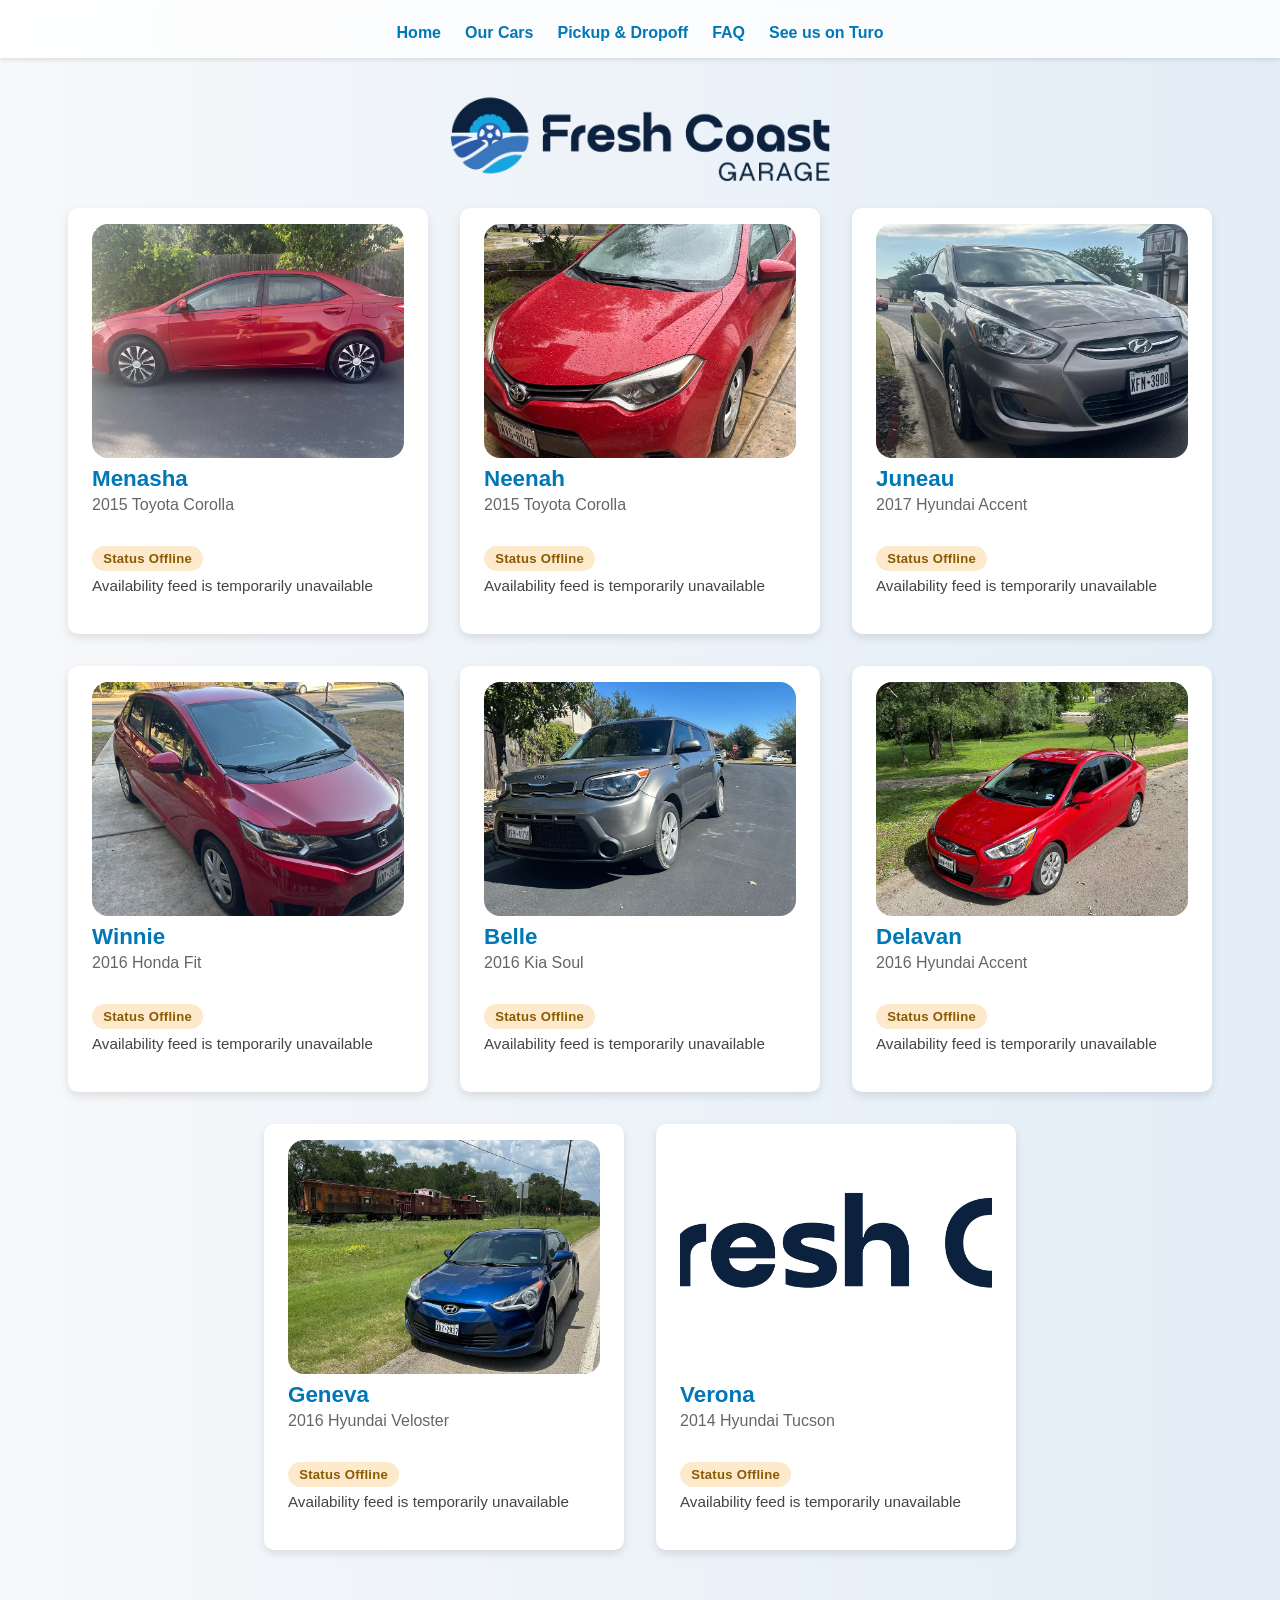
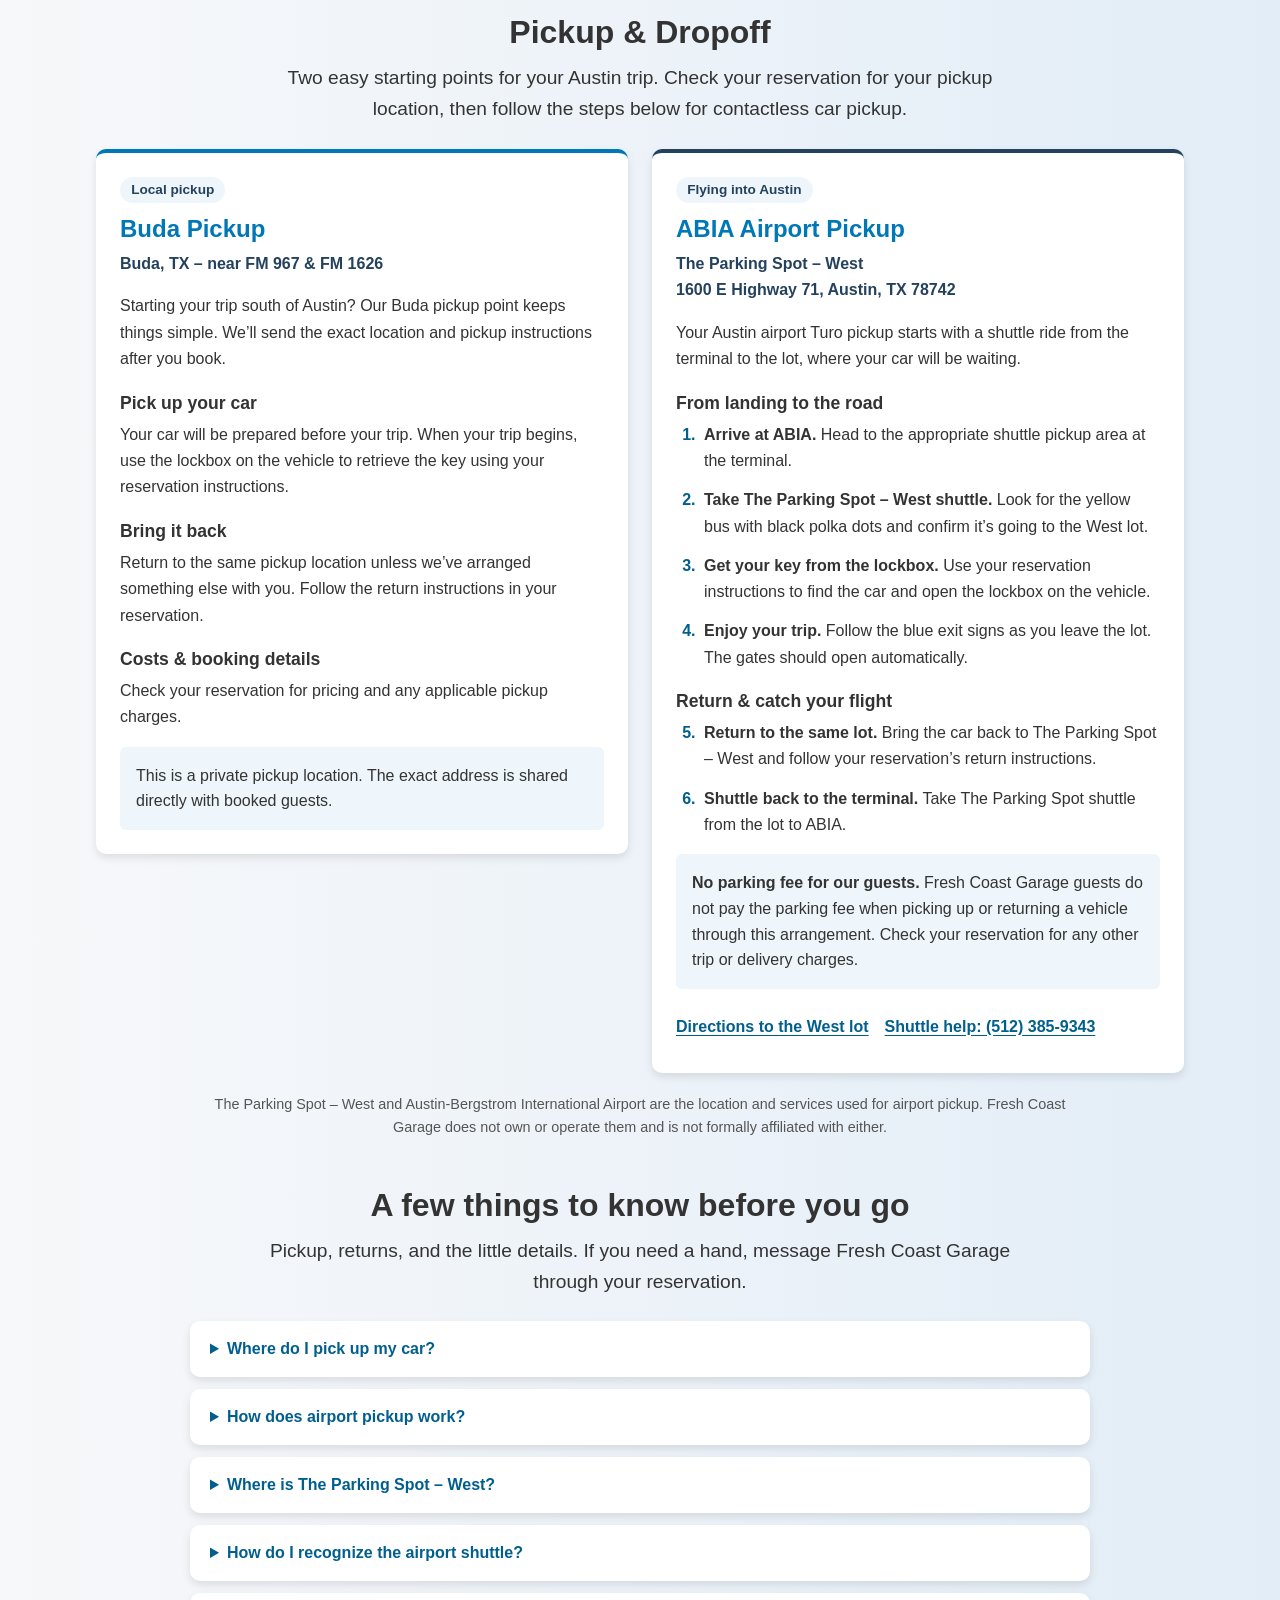
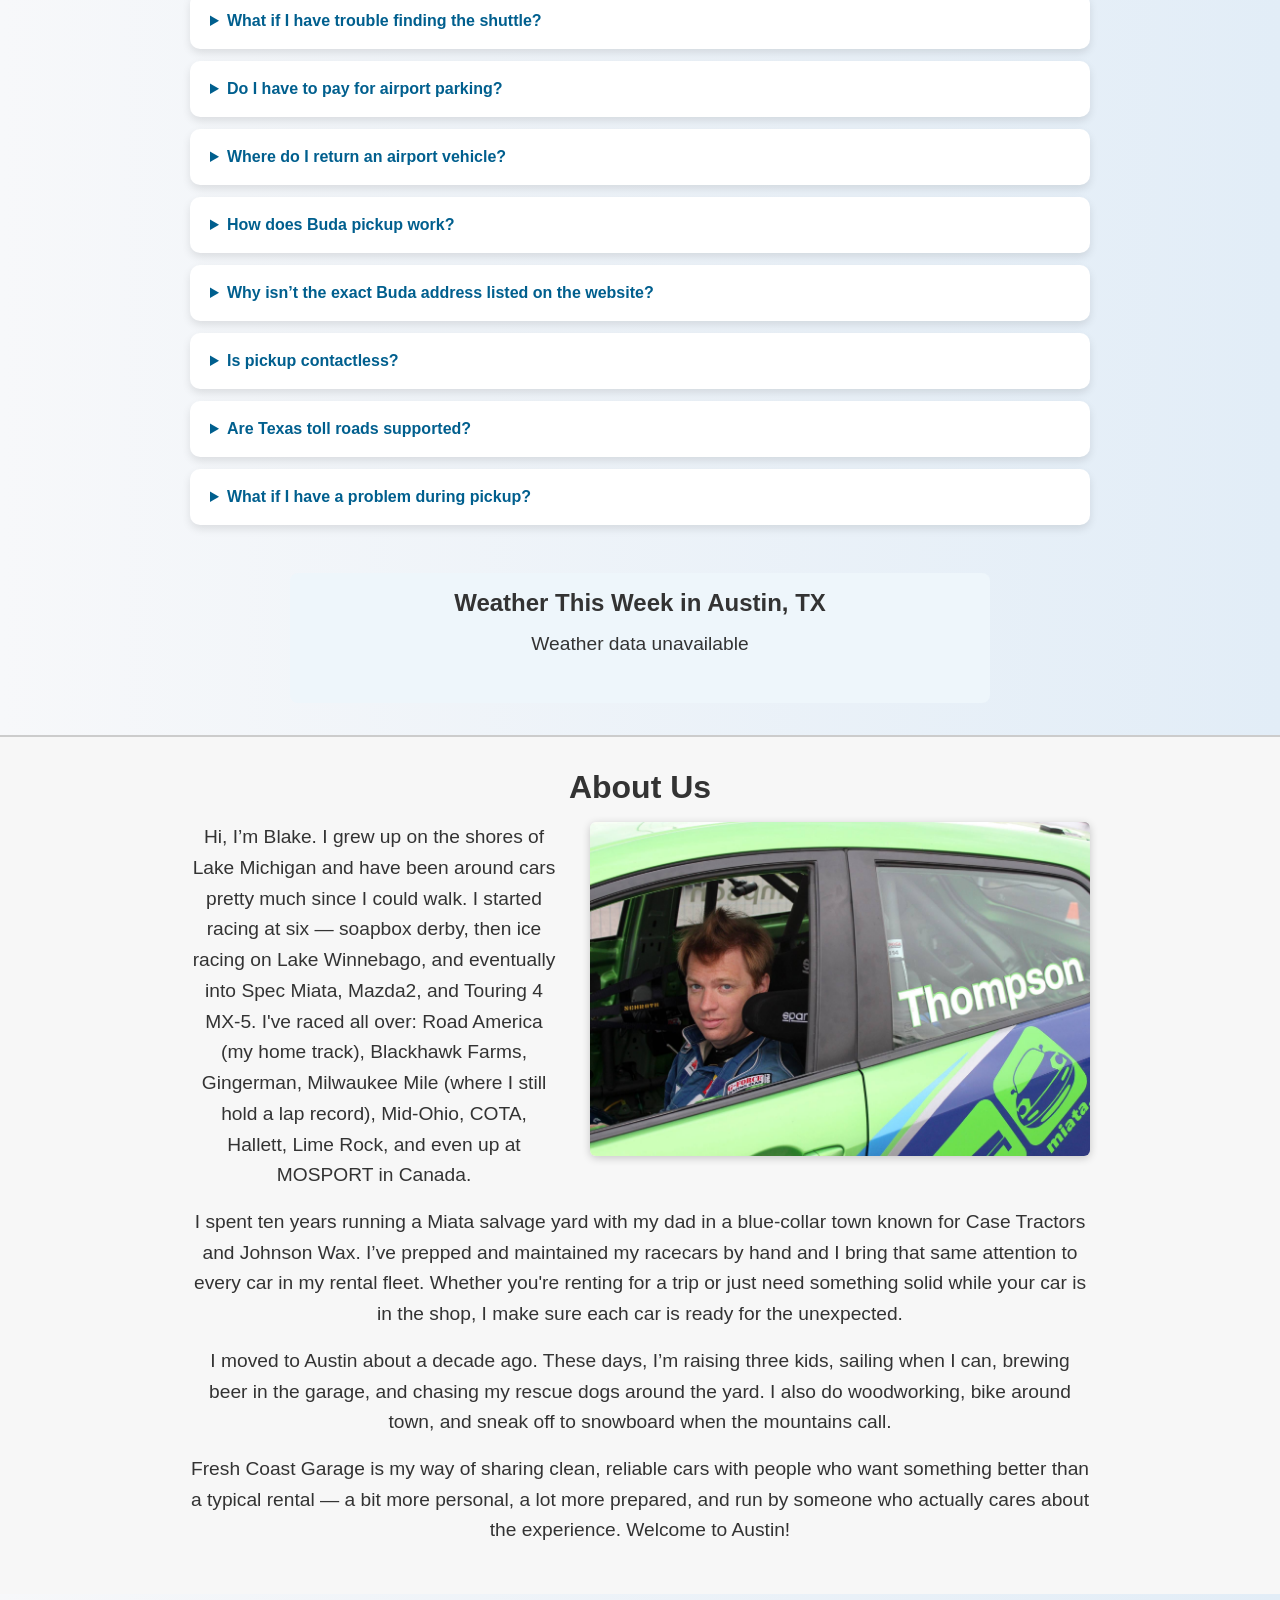
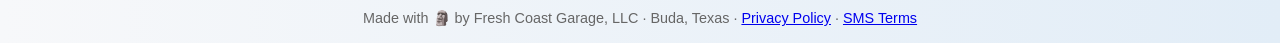
==== index.html @ e52c726f "Enhance guest experience with detailed pickup/dropoff sections and FAQ in HTML; improve styles for b" ====
﻿<!DOCTYPE html>
<html lang="en">
<head>
  <meta charset="UTF-8" />
  <meta name="viewport" content="width=device-width, initial-scale=1" />
  <title>Fresh Coast Garage</title>
  <meta name="description" content="Local Austin car sharing with Fresh Coast Garage. Explore our cars, contactless Buda TX pickup, and Austin airport Turo pickup and dropoff instructions." />
  <link rel="icon" type="image/jpeg" href="images/icon.jpg" />
  <link rel="stylesheet" href="styles.css" />
  <style>
    .car-card {
      position: relative;
      display: block;
      text-decoration: none;
      color: inherit;
    }

    .car-status {
      margin-top: 0.8rem;
      display: flex;
      flex-direction: column;
      gap: 0.35rem;
      min-height: 3.6rem;
    }

    .status-pill {
      display: inline-flex;
      align-items: center;
      width: fit-content;
      padding: 0.35rem 0.7rem;
      border-radius: 999px;
      font-size: 0.82rem;
      font-weight: 700;
      letter-spacing: 0.02em;
      line-height: 1;
      background: #e8eef7;
      color: #24415d;
    }

    .status-pill.status-loading {
      background: #ececec;
      color: #666;
    }

    .status-pill.status-available {
      background: #dff6e4;
      color: #1f6b35;
    }

    .status-pill.status-upcoming {
      background: #e5f0ff;
      color: #2156a5;
    }

    .status-pill.status-unavailable {
      background: #fde9cc;
      color: #8a5a00;
    }

    .status-pill.status-longterm {
      background: #f8d7da;
      color: #8b1e2d;
    }

    .status-detail {
      font-size: 0.95rem;
      line-height: 1.35;
      color: #444;
      min-height: 1.2rem;
    }

    .status-meta {
      font-size: 0.82rem;
      color: #777;
      min-height: 1rem;
    }

    .daily-rate {
      display: flex;
      align-items: baseline;
      justify-content: space-between;
      gap: 0.75rem;
      margin-top: 0.85rem;
      padding-top: 0.85rem;
      border-top: 1px solid #e8edf2;
    }

    .daily-rate-label {
      font-size: 0.82rem;
      font-weight: 700;
      color: #607080;
      text-transform: uppercase;
    }

    .daily-rate-value {
      font-size: 1.3rem;
      font-weight: 800;
      color: #1f6b35;
      white-space: nowrap;
    }

    .daily-rate-value span {
      font-size: 0.82rem;
      font-weight: 700;
      color: #607080;
    }
  </style>
</head>
<body>
  <header>
    <nav>
      <ul>
        <li><a href="#">Home</a></li>
        <li><a href="#cars">Our Cars</a></li>
        <li><a href="#pickup-dropoff">Pickup &amp; Dropoff</a></li>
        <li><a href="#faq">FAQ</a></li>
        <li><a href="https://turo.com/us/en/drivers/49832972" target="_blank" rel="noopener">See us on Turo</a></li>
      </ul>
    </nav>
  </header>

  <main>
    <div class="logo-container">
      <img src="images/logo.png" width="400" alt="Fresh Coast Garage logo">
    </div>

    <section id="cars">
      <div class="car-cards" id="car-cards">
        <p>Loading cars&hellip;</p>
      </div>
    </section>

    <section id="pickup-dropoff" class="guest-section" aria-labelledby="pickup-heading">
      <h2 id="pickup-heading">Pickup &amp; Dropoff</h2>
      <p class="section-intro">Two easy starting points for your Austin trip. Check your reservation for your pickup location, then follow the steps below for contactless car pickup.</p>
      <div class="pickup-options">
        <article class="pickup-panel" aria-labelledby="buda-heading">
          <span class="pickup-tag">Local pickup</span>
          <h3 id="buda-heading">Buda Pickup</h3>
          <p class="pickup-location">Buda, TX &ndash; near FM 967 &amp; FM 1626</p>
          <p>Starting your trip south of Austin? Our Buda pickup point keeps things simple. We&rsquo;ll send the exact location and pickup instructions after you book.</p>
          <h4>Pick up your car</h4>
          <p>Your car will be prepared before your trip. When your trip begins, use the lockbox on the vehicle to retrieve the key using your reservation instructions.</p>
          <h4>Bring it back</h4>
          <p>Return to the same pickup location unless we&rsquo;ve arranged something else with you. Follow the return instructions in your reservation.</p>
          <h4>Costs &amp; booking details</h4>
          <p>Check your reservation for pricing and any applicable pickup charges.</p>
          <div class="pickup-note">This is a private pickup location. The exact address is shared directly with booked guests.</div>
        </article>
        <article class="pickup-panel airport-panel" aria-labelledby="airport-heading">
          <span class="pickup-tag">Flying into Austin</span>
          <h3 id="airport-heading">ABIA Airport Pickup</h3>
          <p class="pickup-location">The Parking Spot &ndash; West<br>1600 E Highway 71, Austin, TX 78742</p>
          <p>Your Austin airport Turo pickup starts with a shuttle ride from the terminal to the lot, where your car will be waiting.</p>
          <h4>From landing to the road</h4>
          <ol class="pickup-steps">
            <li><strong>Arrive at ABIA.</strong> Head to the appropriate shuttle pickup area at the terminal.</li>
            <li><strong>Take The Parking Spot &ndash; West shuttle.</strong> Look for the yellow bus with black polka dots and confirm it&rsquo;s going to the West lot.</li>
            <li><strong>Get your key from the lockbox.</strong> Use your reservation instructions to find the car and open the lockbox on the vehicle.</li>
            <li><strong>Enjoy your trip.</strong> Follow the blue exit signs as you leave the lot. The gates should open automatically.</li>
          </ol>
          <h4>Return &amp; catch your flight</h4>
          <ol class="pickup-steps" start="5">
            <li><strong>Return to the same lot.</strong> Bring the car back to The Parking Spot &ndash; West and follow your reservation&rsquo;s return instructions.</li>
            <li><strong>Shuttle back to the terminal.</strong> Take The Parking Spot shuttle from the lot to ABIA.</li>
          </ol>
          <div class="pickup-note"><strong>No parking fee for our guests.</strong> Fresh Coast Garage guests do not pay the parking fee when picking up or returning a vehicle through this arrangement. Check your reservation for any other trip or delivery charges.</div>
          <div class="pickup-actions">
            <a href="https://www.google.com/maps/search/?api=1&amp;query=The+Parking+Spot+West+1600+E+Highway+71+Austin+TX+78742">Directions to the West lot</a>
            <a href="tel:+15123859343">Shuttle help: (512) 385-9343</a>
          </div>
        </article>
      </div>
      <p class="pickup-footnote">The Parking Spot &ndash; West and Austin-Bergstrom International Airport are the location and services used for airport pickup. Fresh Coast Garage does not own or operate them and is not formally affiliated with either.</p>
    </section>

    <section id="faq" class="guest-section" aria-labelledby="faq-heading">
      <h2 id="faq-heading">A few things to know before you go</h2>
      <p class="section-intro">Pickup, returns, and the little details. If you need a hand, message Fresh Coast Garage through your reservation.</p>
      <div class="faq-list">
        <details><summary>Where do I pick up my car?</summary><p>Vehicles are generally available from our Buda location near FM 967 &amp; FM 1626 or The Parking Spot &ndash; West near Austin-Bergstrom International Airport. Your reservation identifies your pickup location. See our <a href="#pickup-dropoff">pickup and dropoff guide</a> for the steps.</p></details>
        <details><summary>How does airport pickup work?</summary><p>Your car will be waiting at The Parking Spot &ndash; West near ABIA. Take The Parking Spot &ndash; West shuttle from the airport terminal to the lot, then use the lockbox on the vehicle for contactless pickup. Follow the blue exit signs when leaving; the gates should open automatically.</p></details>
        <details><summary>Where is The Parking Spot &ndash; West?</summary><p>The lot is at <a href="https://www.google.com/maps/search/?api=1&amp;query=The+Parking+Spot+West+1600+E+Highway+71+Austin+TX+78742">1600 E Highway 71, Austin, TX 78742</a>.</p></details>
        <details><summary>How do I recognize the airport shuttle?</summary><p>Look for The Parking Spot&rsquo;s yellow shuttle bus with black polka dots. Confirm it&rsquo;s the shuttle to the West lot before boarding.</p></details>
        <details><summary>What if I have trouble finding the shuttle?</summary><p>Call The Parking Spot &ndash; West at <a href="tel:+15123859343">(512) 385-9343</a> for shuttle help.</p></details>
        <details><summary>Do I have to pay for airport parking?</summary><p>No. Fresh Coast Garage guests do not pay the parking fee when picking up or returning one of our vehicles through this arrangement.</p></details>
        <details><summary>Where do I return an airport vehicle?</summary><p>Return the vehicle to The Parking Spot &ndash; West and follow your reservation&rsquo;s return instructions. Then take The Parking Spot shuttle back to the airport terminal.</p></details>
        <details><summary>How does Buda pickup work?</summary><p>Your vehicle will be prepared before your trip at our Buda pickup location near FM 967 &amp; FM 1626. Pickup is contactless using a lockbox. Exact pickup instructions are provided with your reservation. Return to the same location unless otherwise arranged.</p></details>
        <details><summary>Why isn&rsquo;t the exact Buda address listed on the website?</summary><p>The Buda pickup point is a private location, so the exact address and pickup instructions are provided directly to booked guests.</p></details>
        <details><summary>Is pickup contactless?</summary><p>Yes. Vehicles are generally prepared in advance and secured with a lockbox so you can begin your trip without coordinating an in-person key exchange.</p></details>
        <details><summary>Are Texas toll roads supported?</summary><p>Yes. Our vehicles have a Texas-compatible toll tag. You can use toll roads normally, and toll charges are billed after the trip according to your reservation terms.</p></details>
        <details><summary>What if I have a problem during pickup?</summary><p>Message Fresh Coast Garage through your reservation. For airport shuttle-specific issues, call The Parking Spot &ndash; West at <a href="tel:+15123859343">(512) 385-9343</a>.</p></details>
      </div>
    </section>

    <section id="weather">
      <h2>Weather This Week in Austin, TX</h2>
      <div id="weather-forecast" class="weather-cards">
        <p>Loading forecast&hellip;</p>
      </div>
    </section>

    <section id="about">
      <h2>About Us</h2>
      <div class="about-content">
        <img src="images/wet.JPG" alt="Blake in racecar" class="about-photo" />

        <p>Hi, I&rsquo;m Blake. I grew up on the shores of Lake Michigan and have been around cars pretty much since I could walk. I started racing at six &mdash; soapbox derby, then ice racing on Lake Winnebago, and eventually into Spec Miata, Mazda2, and Touring 4 MX-5. I've raced all over: Road America (my home track), Blackhawk Farms, Gingerman, Milwaukee Mile (where I still hold a lap record), Mid-Ohio, COTA, Hallett, Lime Rock, and even up at MOSPORT in Canada.</p>

        <p>I spent ten years running a Miata salvage yard with my dad in a blue-collar town known for Case Tractors and Johnson Wax. I&rsquo;ve prepped and maintained my racecars by hand and I bring that same attention to every car in my rental fleet. Whether you're renting for a trip or just need something solid while your car is in the shop, I make sure each car is ready for the unexpected.</p>

        <p>I moved to Austin about a decade ago. These days, I&rsquo;m raising three kids, sailing when I can, brewing beer in the garage, and chasing my rescue dogs around the yard. I also do woodworking, bike around town, and sneak off to snowboard when the mountains call.</p>

        <p>Fresh Coast Garage is my way of sharing clean, reliable cars with people who want something better than a typical rental &mdash; a bit more personal, a lot more prepared, and run by someone who actually cares about the experience. Welcome to Austin!</p>
      </div>
    </section>
  </main>

    <footer>
    Made with 🗿 by Fresh Coast Garage, LLC · Buda, Texas ·
    <a href="/privacy.html">Privacy Policy</a> ·
    <a href="/smsconsent.html">SMS Terms</a>
  </footer>

  <script>
    // Used for missing feed metadata and when the feed is offline.
    const fallbackFleet = [
      {
        turoVehicleId: "3238198",
        nickname: "Menasha",
        yearMakeModel: "2015 Toyota Corolla",
        href: "https://turo.com/us/en/car-rental/united-states/buda-tx/toyota/corolla/3238198",
        image: "images/menasha/menasha.jpg",
        imageAvif: "images/menasha/menasha.avif",
        alt: "Stripe the 2015 Toyota Corolla"
      },
      {
        turoVehicleId: "3248520",
        nickname: "Neenah",
        yearMakeModel: "2015 Toyota Corolla",
        href: "https://turo.com/us/en/car-rental/united-states/buda-tx/toyota/corolla/3248520",
        image: "images/neenah/neenah.jpg",
        imageAvif: "images/neenah/neenah.avif",
        alt: "Cherry the 2015 Toyota Corolla"
      },
      {
        turoVehicleId: "3284235",
        nickname: "Juneau",
        yearMakeModel: "2017 Hyundai Accent",
        href: "https://turo.com/us/en/car-rental/united-states/buda-tx/hyundai/accent/3284235",
        image: "images/juneau/juneau.jpg",
        imageAvif: "images/juneau/juneau.avif",
        alt: "Juneau the 2017 Hyundai Accent"
      },
      {
        turoVehicleId: "3364377",
        nickname: "Winnie",
        yearMakeModel: "2016 Honda Fit",
        href: "https://turo.com/us/en/car-rental/united-states/buda-tx/honda/fit/3364377",
        image: "images/winnie/winnie.jpg",
        imageAvif: "images/winnie/winnie.avif",
        alt: "Winnie the 2016 Honda Fit"
      },
      {
        turoVehicleId: "3382223",
        nickname: "Belle",
        yearMakeModel: "2016 Kia Soul",
        href: "https://turo.com/us/en/suv-rental/united-states/buda-tx/kia/soul/3382223",
        image: "images/belle/belle.jpg",
        imageAvif: "images/belle/belle.avif",
        alt: "Belle the 2016 Kia Soul"
      },
      {
        turoVehicleId: "3578473",
        nickname: "Delavan",
        yearMakeModel: "2016 Hyundai Accent",
        href: "https://turo.com/us/en/car-rental/united-states/austin-tx/hyundai/accent/3578473",
        image: "images/delavan/delavan.jpg",
        imageAvif: null,
        alt: "Delavan the 2016 Hyundai Accent"
      },
      {
        turoVehicleId: "3666901",
        nickname: "Geneva",
        yearMakeModel: "2016 Hyundai Veloster",
        href: "https://turo.com/us/en/car-rental/united-states/buda-tx/hyundai/veloster/3666901",
        image: "images/geneva/geneva.jpg",
        imageAvif: null,
        alt: "Geneva the 2016 Hyundai Veloster"
      },
      {
        turoVehicleId: "3913214",
        nickname: "Verona",
        yearMakeModel: "2014 Hyundai Tucson",
        href: "https://turo.com/us/en/suv-rental/united-states/buda-tx/hyundai/tucson/3913214",
        image: "images/logo.png",
        imageAvif: null,
        alt: "Fresh Coast Garage logo — photo of Verona coming soon"
      }
    ];

    function formatDateLabel(dateString) {
      if (!dateString) return "";
      const date = new Date(dateString + "T12:00:00");
      return date.toLocaleDateString("en-US", {
        month: "long",
        day: "numeric"
      });
    }

    function getTodayKey() {
      const now = new Date();
      const parts = new Intl.DateTimeFormat("en-CA", {
        timeZone: "America/Chicago",
        year: "numeric",
        month: "2-digit",
        day: "2-digit"
      }).formatToParts(now);

      const year = parts.find(part => part.type === "year")?.value;
      const month = parts.find(part => part.type === "month")?.value;
      const day = parts.find(part => part.type === "day")?.value;

      return `${year}-${month}-${day}`;
    }

    function inferAvailability(vehicle) {
      const today = getTodayKey();
      const availableDates = Array.isArray(vehicle?.availableDates) ? vehicle.availableDates : [];
      const unavailableDates = Array.isArray(vehicle?.unavailableDates) ? vehicle.unavailableDates : [];
      const nextAvailableDate = vehicle?.nextAvailableDate || availableDates[0] || null;
      const isAvailableToday = availableDates.includes(today);
      const totalOpenDays = availableDates.length;

      if (vehicle?.status === "long_term_trip") {
        return {
          pillText: "Unavailable",
          pillClass: "status-longterm",
          detail: "Long Term Trip Underway",
          meta: "This car is temporarily out of circulation."
        };
      }

      if (!totalOpenDays) {
        return {
          pillText: "Unavailable",
          pillClass: "status-unavailable",
          detail: "No availability posted right now",
          meta: "Check back soon for updated dates."
        };
      }

      if (vehicle?.status === "available_until_next_booking" && vehicle?.nextBookedStart) {
        return {
          pillText: "Available Now",
          pillClass: "status-available",
          detail: `Available until ${formatDateLabel(vehicle.nextBookedStart)}`,
          meta: vehicle.nextAvailableDate
            ? `Then available again ${formatDateLabel(vehicle.nextAvailableDate)}`
            : `${totalOpenDays} open day${totalOpenDays === 1 ? "" : "s"} in the next 90 days`
        };
      }

      if (isAvailableToday) {
        return {
          pillText: "Available Now",
          pillClass: "status-available",
          detail: "Ready to book now",
          meta: `${totalOpenDays} open day${totalOpenDays === 1 ? "" : "s"} in the next 90 days`
        };
      }

      if (nextAvailableDate) {
        return {
          pillText: "Booked",
          pillClass: "status-upcoming",
          detail: `Next available: ${formatDateLabel(nextAvailableDate)}`,
          meta: `${unavailableDates.length} blocked day${unavailableDates.length === 1 ? "" : "s"} currently on the calendar`
        };
      }

      return {
        pillText: "Status Unknown",
        pillClass: "status-unavailable",
        detail: "Availability not available",
        meta: ""
      };
    }

    function getExpectedDailyRate(vehicle) {
      if (!vehicle) return null;

      const typicalDailyRate = vehicle.typicalDailyRate;
      if (typicalDailyRate && typeof typicalDailyRate === "object") {
        const low = Number(typicalDailyRate.low);
        const high = Number(typicalDailyRate.high);

        if (Number.isFinite(low) && Number.isFinite(high)) {
          return low === high
            ? `${formatDailyRate(low)}/day`
            : `${formatDailyRate(low)}-${formatDailyRate(high)}/day`;
        }

        if (typeof typicalDailyRate.label === "string" && typicalDailyRate.label.trim()) {
          return typicalDailyRate.label.trim().replace(/^Typical rate:\s*/i, "");
        }
      }

      const rawRate =
        vehicle.expectedDailyRate ??
        vehicle.expectedDailyRateUsd ??
        vehicle.dailyRate ??
        vehicle.dailyRateUsd ??
        vehicle.averageDailyRate ??
        vehicle.expectedDailyPrice;

      if (rawRate !== undefined && rawRate !== null && rawRate !== "") {
        const numericRate = Number(String(rawRate).replace(/[^0-9.-]/g, ""));
        return Number.isFinite(numericRate) ? numericRate : null;
      }

      const rawCents =
        vehicle.expectedDailyRateCents ??
        vehicle.dailyRateCents ??
        vehicle.expectedDailyPriceCents;

      if (rawCents !== undefined && rawCents !== null && rawCents !== "") {
        const numericCents = Number(rawCents);
        return Number.isFinite(numericCents) ? numericCents / 100 : null;
      }

      return null;
    }

    function formatDailyRate(value) {
      return new Intl.NumberFormat("en-US", {
        style: "currency",
        currency: "USD",
        maximumFractionDigits: value % 1 === 0 ? 0 : 2
      }).format(value);
    }

    function normalizeImagePath(value) {
      if (!value) return null;

      const imagePath = String(value).trim();
      if (!imagePath) return null;
      if (/^https?:\/\//i.test(imagePath) || imagePath.startsWith("/")) return imagePath;

      return imagePath.replace(/^\.?\//, "");
    }

    function getImageFolder(vehicle) {
      const folder =
        vehicle?.imageFolder ??
        vehicle?.imageDirectory ??
        vehicle?.imagePath;

      const normalizedFolder = normalizeImagePath(folder);
      return normalizedFolder ? normalizedFolder.replace(/\/$/, "") : null;
    }

    function slugifyAssetName(value) {
      return String(value || "")
        .trim()
        .toLowerCase()
        .replace(/[^a-z0-9]+/g, "-")
        .replace(/^-+|-+$/g, "") || "vehicle";
    }

    function getVehicleImageSlug(car, liveVehicle) {
      const folderSlug = getImageFolder(liveVehicle)?.split("/").pop();
      return slugifyAssetName(
        liveVehicle?.imageSlug ??
        liveVehicle?.nickname ??
        liveVehicle?.displayName ??
        car.nickname ??
        folderSlug
      );
    }

    function getVehicleImageAssets(car, liveVehicle) {
      const imageFolder = getImageFolder(liveVehicle);
      const imageSlug = getVehicleImageSlug(car, liveVehicle);
      const fallbackImage = car.imageAvif || car.image;

      const candidates = [
        imageFolder ? `${imageFolder}/${imageSlug}.avif` : null,
        imageFolder ? `${imageFolder}/${imageSlug}.webp` : null,
        imageFolder ? `${imageFolder}/${imageSlug}.jpg` : null,
        imageFolder ? `${imageFolder}/${imageSlug}.png` : null,
        liveVehicle?.imageAvif,
        liveVehicle?.imageAvifUrl,
        liveVehicle?.primaryImageUrl,
        liveVehicle?.heroImageUrl,
        liveVehicle?.imageUrl,
        car.imageAvif,
        car.image,
        fallbackImage,
        "images/logo.png"
      ]
        .map(normalizeImagePath)
        .filter(Boolean);

      return {
        candidates: [...new Set(candidates)],
        alt: liveVehicle?.imageAlt || car.alt
      };
    }

    function handleImageFallback(image) {
      const fallbacks = image.dataset.fallbacks.split("|").filter(Boolean);
      const nextImage = fallbacks.shift();

      image.dataset.fallbacks = fallbacks.join("|");

      if (nextImage) {
        image.src = nextImage;
      } else {
        image.onerror = null;
      }
    }

    function renderVehiclePicture(car, liveVehicle) {
      const imageAssets = getVehicleImageAssets(car, liveVehicle);
      const [primaryImage, ...fallbackImages] = imageAssets.candidates;
      const fallbackAttribute = fallbackImages.length
        ? ` onerror="handleImageFallback(this)"`
        : "";

      return `
        <img
          src="${escapeHtml(primaryImage)}"
          alt="${escapeHtml(imageAssets.alt)}"
          class="car-photo"
          data-fallbacks="${escapeHtml(fallbackImages.join("|"))}"
          ${fallbackAttribute}
        >
      `;
    }

    function renderCarCard(car, liveVehicle) {
  const inferred = inferAvailability(liveVehicle);
  const expectedDailyRate = getExpectedDailyRate(liveVehicle);
  const dailyRateValue = typeof expectedDailyRate === "number"
    ? `${formatDailyRate(expectedDailyRate)}<span>/day</span>`
    : escapeHtml(expectedDailyRate);
  const dailyRateHtml = expectedDailyRate === null
    ? ""
    : `
      <div class="daily-rate">
        <span class="daily-rate-label">Typical daily rate</span>
        <strong class="daily-rate-value">${dailyRateValue}</strong>
      </div>
    `;

  const shouldSendToHostPage =
    inferred.pillClass === "status-longterm" ||
    inferred.pillClass === "status-unavailable";

  const destination = shouldSendToHostPage
    ? "https://turo.com/us/en/drivers/49832972"
    : car.href;

  const pictureHtml = renderVehiclePicture(car, liveVehicle);

  return `
    <a
      href="${escapeHtml(destination)}"
      class="car-card"
      target="_blank"
      rel="noopener"
      data-turo-vehicle-id="${escapeHtml(car.turoVehicleId)}"
      data-nickname="${escapeHtml(car.nickname)}"
    >
      <div class="image-wrapper">
        ${pictureHtml}
      </div>
      <h3>${escapeHtml(car.nickname)}</h3>
      <p>${escapeHtml(car.yearMakeModel)}</p>
      ${dailyRateHtml}
      <div class="car-status">
        <span class="status-pill ${inferred.pillClass}">${inferred.pillText}</span>
        <div class="status-detail">${inferred.detail}</div>
        <div class="status-meta">${inferred.meta}</div>
      </div>
    </a>
  `;
}
    function normalizeName(value) {
      return String(value || "").trim().toLowerCase();
    }

    function escapeHtml(value) {
      return String(value ?? "").replace(/[&<>"']/g, character => ({
        "&": "&amp;", "<": "&lt;", ">": "&gt;", '"': "&quot;", "'": "&#39;"
      })[character]);
    }

    function getListingUrl(value) {
      try {
        const url = new URL(value);
        return url.protocol === "https:" && url.hostname === "turo.com" ? url.href : null;
      } catch {
        return null;
      }
    }

    function normalizeVehicle(vehicle) {
      const fallback = fallbackFleet.find(car =>
        vehicle.turoVehicleId && String(car.turoVehicleId) === String(vehicle.turoVehicleId)
      ) || fallbackFleet.find(car =>
        normalizeName(car.nickname) === normalizeName(vehicle.nickname || vehicle.displayName || vehicle.name)
      ) || {};
      const nickname = vehicle.nickname || vehicle.displayName || vehicle.name || fallback.nickname || "Rental car";
      return {
        turoVehicleId: vehicle.turoVehicleId || fallback.turoVehicleId || "",
        nickname,
        yearMakeModel: vehicle.yearMakeModel ||
          [vehicle.year, vehicle.make, vehicle.model].filter(Boolean).join(" ") || fallback.yearMakeModel || "",
        href: getListingUrl(vehicle.turoUrl) || getListingUrl(vehicle.href) ||
          fallback.href || "https://turo.com/us/en/drivers/49832972",
        image: fallback.image || "images/logo.png",
        imageAvif: fallback.imageAvif || null,
        alt: vehicle.imageAlt || fallback.alt || nickname + " rental car"
      };
    }

    function getAvailabilityRank(vehicle) {
      const today = getTodayKey();
      const availableDates = Array.isArray(vehicle?.availableDates) ? vehicle.availableDates : [];

      return {
        openDays: availableDates.length,
        availableToday: availableDates.includes(today) ? 1 : 0
      };
    }

    function renderFleet(vehicles) {
      const cardsHtml = vehicles
        .map((liveVehicle, originalIndex) => {
          const car = normalizeVehicle(liveVehicle);
          return {
            car,
            liveVehicle,
            originalIndex,
            rank: getAvailabilityRank(liveVehicle)
          };
        })
        .sort((left, right) => {
          return (
            right.rank.openDays - left.rank.openDays ||
            right.rank.availableToday - left.rank.availableToday ||
            left.originalIndex - right.originalIndex
          );
        })
        .map(({ car, liveVehicle }) => renderCarCard(car, liveVehicle))
        .join("");

      document.getElementById("car-cards").innerHTML = cardsHtml;
    }

    function renderFleetOffline() {
      const cardsHtml = fallbackFleet.map(car => {
        return `
          <a
            href="${car.href}"
            class="car-card"
            target="_blank"
            rel="noopener"
            data-turo-vehicle-id="${escapeHtml(car.turoVehicleId)}"
            data-nickname="${escapeHtml(car.nickname)}"
          >
            <div class="image-wrapper">
              ${
                car.imageAvif
                  ? `
                    <picture>
                      <source srcset="${car.imageAvif}" type="image/avif">
                      <img src="${car.image}" alt="${car.alt}" class="car-photo">
                    </picture>
                  `
                  : `
                    <picture>
                      <img src="${car.image}" alt="${car.alt}" class="car-photo">
                    </picture>
                  `
              }
            </div>
            <h3>${escapeHtml(car.nickname)}</h3>
            <p>${escapeHtml(car.yearMakeModel)}</p>
            <div class="car-status">
              <span class="status-pill status-unavailable">Status Offline</span>
              <div class="status-detail">Availability feed is temporarily unavailable</div>
              <div class="status-meta"></div>
            </div>
          </a>
        `;
      }).join("");

      document.getElementById("car-cards").innerHTML = cardsHtml;
    }

    fetch("/api/availability.php", { cache: "no-store" })
      .then(res => {
        if (!res.ok) {
          throw new Error(`Availability request failed: ${res.status}`);
        }
        return res.json();
      })
      .then(data => {
        const vehicles = data?.payload?.vehicles ?? data?.vehicles;
        if (data?.ok === false || !Array.isArray(vehicles) || vehicles.some(vehicle => !vehicle || typeof vehicle !== "object" || Array.isArray(vehicle))) {
          throw new Error("Invalid vehicle feed");
        }
        renderFleet(vehicles);
      })
      .catch(() => {
        renderFleetOffline();
      });

    fetch("https://api.open-meteo.com/v1/forecast?latitude=30.0861&longitude=-97.8406&daily=temperature_2m_max,temperature_2m_min,weathercode&temperature_unit=fahrenheit&timezone=auto&model=best_match")
      .then(res => res.json())
      .then(data => {
        const forecast = data.daily;
        const container = document.getElementById("weather-forecast");
        container.innerHTML = "";

        const weatherIcons = {
          0: "\u2600\uFE0F", 1: "\uD83C\uDF24\uFE0F", 2: "\u26C5", 3: "\uD83C\uDF25\uFE0F",
          45: "\uD83C\uDF2B\uFE0F", 48: "\uD83C\uDF2B\uFE0F", 51: "\uD83C\uDF26\uFE0F", 53: "\uD83C\uDF26\uFE0F",
          61: "\uD83C\uDF27\uFE0F", 63: "\uD83C\uDF27\uFE0F", 65: "\uD83C\uDF27\uFE0F", 71: "\u2744\uFE0F",
          80: "\uD83C\uDF26\uFE0F", 95: "\u26C8\uFE0F", 99: "\u26C8\uFE0F"
        };

        for (let i = 0; i < 5; i++) {
          const date = new Date(forecast.time[i]);
          const day = date.toLocaleDateString("en-US", { weekday: "short" });
          const icon = weatherIcons[forecast.weathercode[i]] || "\u2753";
          const max = Math.round(forecast.temperature_2m_max[i]);
          const min = Math.round(forecast.temperature_2m_min[i]);

          const card = document.createElement("div");
          card.className = "weather-day";
          card.innerHTML = `
            <h3>${day}</h3>
            <div>${icon}</div>
            <p>${max}&deg;F / ${min}&deg;F</p>
          `;
          container.appendChild(card);
        }
      })
      .catch(() => {
        document.getElementById("weather-forecast").innerHTML = "<p>Weather data unavailable</p>";
      });
  </script>
</body>
</html>
---- styles.css ----
/* Reset & base styling */
* {
  box-sizing: border-box;
  margin: 0;
  padding: 0;
}

body {
  font-family: 'Segoe UI', Tahoma, Geneva, Verdana, sans-serif;
  background: linear-gradient(to right, #f7f8fa, #e2edf7);
  color: #333;
  min-height: 100vh;
  display: flex;
  flex-direction: column;
  align-items: center;
  padding-top: 10px;
}

main {
  flex: 1;
  margin-top: 80px;
  text-align: center;
}

/* Header & Nav */
header {
  z-index: 10;
  width: 100%;
  padding: 1rem;
  background-color: #ffffffcc;
  backdrop-filter: blur(6px);
  box-shadow: 0 2px 4px rgba(0,0,0,0.1);
  position: fixed;
  top: 0;
  left: 0;
}

h1 {
  font-size: 2rem;
  margin-bottom: 0.5rem;
  color: #1a1a1a;
}

nav ul {
  flex-wrap: wrap;
  list-style: none;
  margin: 0;
  padding: 0;
  display: flex;
  justify-content: center;
  gap: 1.5rem;
  margin-top: 0.5rem;
}

nav a {
  text-decoration: none;
  color: #0077b6;
  font-weight: bold;
  transition: color 0.2s ease;
}

nav a:hover {
  color: #005f8e;
}

/* Main content */
p {
  font-size: 1.2rem;
  margin-bottom: 2rem;
}

.cta-button {
  display: block;
  width: fit-content;
  margin: 1rem auto 2rem auto;
  margin-top: 11rem;
  padding: 10.75rem 1.5rem;
  background-color: #0077cc;
  color: white;
  font-size: 1.1rem;
  text-decoration: none;
  border-radius: 6px;
  box-shadow: 0 4px 10px rgba(0,0,0,0.1);
  z-index: 1;
  position: relative;
}

.cta-button:hover {
  background-color: #005f8e;
}

/* Footer */
footer {
  margin-top: auto;
  padding: 1rem 0;
  font-size: 0.9rem;
  color: #666;
}

/* Car gallery */
.car-gallery {
  margin-top: 4rem;
}

.car-gallery h2 {
  font-size: 1.8rem;
  margin-bottom: 1rem;
  color: #222;
}

.car-cards {
  display: flex;
  flex-wrap: wrap;
  justify-content: center;
  gap: 2rem;
  margin-top: 0; /* This prevents pushing down from above */
  position: relative;
  z-index: 0;
}

.car-card {
  display: block;
  background: #fff;
  padding: 1rem 1.5rem;
  border-radius: 10px;
  box-shadow: 0 4px 8px rgba(0,0,0,0.1);
  text-align: left;
  width: 90%;
  max-width: 400px;
  text-decoration: none;
  color: #333;
  transition: transform 0.2s ease, box-shadow 0.2s ease;
}

.car-card:hover {
  transform: translateY(-3px);
  box-shadow: 0 6px 14px rgba(0,0,0,0.15);
}

.car-card h3 {
  margin-bottom: 0.25rem;
  font-size: 1.4rem;
  color: #0077b6;
}

.car-card p {
  font-size: 1rem;
  color: #666;
}

/* About section */
#about {
  padding: 2rem;
  background-color: #f7f7f7;
  border-top: 2px solid #ccc;
}

#about h2 {
  font-size: 2em;
  margin-bottom: 1rem;
}

.about-content {
  max-width: 900px;
  margin: 0 auto;
}

.about-content p {
  margin-bottom: 1rem;
  line-height: 1.6;
}

.about-photo {
  width: 100%;
  max-width: 500px;
  float: right;
  margin-left: 2rem;
  margin-bottom: 1rem;
  border-radius: 6px;
  box-shadow: 0 2px 8px rgba(0,0,0,0.2);
}
.car-photo {
  width: 100%;
  height: 100%;
  object-fit: cover;
  display: block;
  border-radius: 6px;
}
.image-wrapper {
  width: 100%;
  aspect-ratio: 4 / 3;
  overflow: hidden;
  border-radius: 16px;
  margin-bottom: 0.5rem;
}
.car-cards {
  display: flex;
  flex-wrap: wrap;
  justify-content: center;
  gap: 2rem;
  margin-bottom: 4rem; /* creates space before About section */
}

.car-card {
  display: block;
  background: #fff;
  padding: 1rem 1.5rem;
  border-radius: 10px;
  box-shadow: 0 4px 8px rgba(0,0,0,0.1);
  text-align: left;
  width: 100%;
  max-width: 360px;
  text-decoration: none;
  color: #333;
  transition: transform 0.2s ease, box-shadow 0.2s ease;
}

@media (min-width: 600px) {
  .car-card {
    width: 45%;
  }
}
#weather {
  margin: 2rem auto;
  padding: 1rem;
  background-color: #eef6fb;
  border-radius: 8px;
  max-width: 700px;
  text-align: center;
}

#weather h2 {
  font-size: 1.5rem;
  margin-bottom: 1rem;
}

.weather-cards {
  display: flex;
  justify-content: center;
  gap: 1rem;
  flex-wrap: wrap;
}

.weather-day {
  background-color: #fff;
  padding: 0.75rem;
  border-radius: 6px;
  box-shadow: 0 2px 6px rgba(0,0,0,0.1);
  width: 100px;
}

.weather-day h3 {
  font-size: 1rem;
  margin-bottom: 0.25rem;
}

.weather-day img {
  width: 40px;
  height: 40px;
}

.weather-day p {
  font-size: 0.9rem;
  margin: 0.25rem 0;
}

/* give your hero logo a little breathing room */
.logo-container {
  margin-bottom: 1rem;
  /* optional: max-width: 100%; text-align:center; */
}

/* Guest guide: shared colors and card treatment with the fleet. */
main { width: 100%; }
.logo-container img { max-width: 100%; height: auto; }
section[id] { scroll-margin-top: 8rem; }
a:focus-visible, summary:focus-visible {
  outline: 3px solid #005f8e;
  outline-offset: 4px;
  border-radius: 4px;
}
.guest-section {
  max-width: 1120px;
  margin: 0 auto 3rem;
  padding: 0 1rem;
}
.guest-section h2 { font-size: 2rem; margin-bottom: 0.75rem; }
.guest-section .section-intro {
  max-width: 750px;
  margin: 0 auto 1.5rem;
  line-height: 1.6;
}
.pickup-options { display: grid; gap: 1.5rem; align-items: start; }
.pickup-panel, .faq-list details {
  background: #fff;
  border-radius: 10px;
  box-shadow: 0 4px 8px rgba(0,0,0,0.1);
  text-align: left;
  min-width: 0;
}
.pickup-panel { padding: 1.5rem; border-top: 4px solid #0077b6; }
.airport-panel { border-top-color: #24415d; }
.pickup-tag {
  display: inline-block;
  background: #eef6fb;
  color: #24415d;
  border-radius: 999px;
  padding: 0.35rem 0.7rem;
  font-size: 0.85rem;
  font-weight: 700;
  margin-bottom: 0.75rem;
}
.pickup-panel h3 { color: #0077b6; font-size: 1.5rem; margin-bottom: 0.5rem; }
.pickup-panel h4 { font-size: 1.1rem; margin: 1.25rem 0 0.5rem; }
.pickup-panel p, .faq-list p { font-size: 1rem; line-height: 1.65; margin: 0 0 1rem; }
.pickup-location { font-weight: 600; color: #24415d; }
.pickup-steps { padding-left: 1.5rem; line-height: 1.65; }
.pickup-steps li { padding-left: 0.25rem; margin-bottom: 0.8rem; }
.pickup-steps li::marker { color: #005f8e; font-weight: 700; }
.pickup-note { background: #eef6fb; border-radius: 6px; padding: 1rem; line-height: 1.6; margin-top: 1rem; }
.pickup-actions { display: flex; flex-wrap: wrap; gap: 0.5rem 1rem; margin-top: 1rem; }
.guest-section a { color: #005f8e; text-underline-offset: 3px; }
.pickup-actions a { display: inline-flex; align-items: center; min-height: 44px; font-weight: 600; }
.guest-section .pickup-footnote { font-size: 0.9rem; line-height: 1.6; margin: 1.25rem auto 0; color: #555; max-width: 900px; }
.faq-list { max-width: 900px; margin: 0 auto; display: grid; gap: 0.75rem; }
.faq-list summary { padding: 1rem 1.25rem; cursor: pointer; font-weight: 600; line-height: 1.5; color: #005f8e; }
.faq-list summary:hover { background: #eef6fb; border-radius: 10px; }
.faq-list details[open] summary { border-bottom: 1px solid #e2edf7; }
.faq-list p { padding: 1rem 1.25rem; margin: 0; }
@media (min-width: 1024px) {
  .pickup-options { grid-template-columns: 1fr 1fr; }
}
@media (max-width: 599px) {
  header { padding: 0.5rem 0.75rem; }
  nav ul { gap: 0.25rem 1rem; margin-top: 0; }
  nav a { display: inline-flex; align-items: center; min-height: 44px; }
  main { margin-top: 110px; }
  .guest-section h2 { font-size: 1.6rem; }
  .pickup-panel { padding: 1.25rem; }
}

/* give the CTA a bit of extra breathing room too */
.cta-button {
  margin-top: 11.5rem;     /* you can tweak this as well */
}

/* --- Responsive layout fixes for car cards --- */

/* On small screens, stack cards vertically */
@media (max-width: 599px) {
  .car-cards {
    flex-direction: column;
    align-items: center;
  }

  .car-card {
    width: 90%;
    max-width: 500px;
  }
}

/* On tablets and up, go to two-column layout */
@media (min-width: 600px) and (max-width: 1023px) {
  .car-card {
    width: 45%;
  }
}

/* On desktop, allow up to 3 in a row if screen allows */
@media (min-width: 1024px) {
  .car-cards {
    justify-content: center;
  }

  .car-card {
    width: 30%;
    max-width: 360px;
  }
}
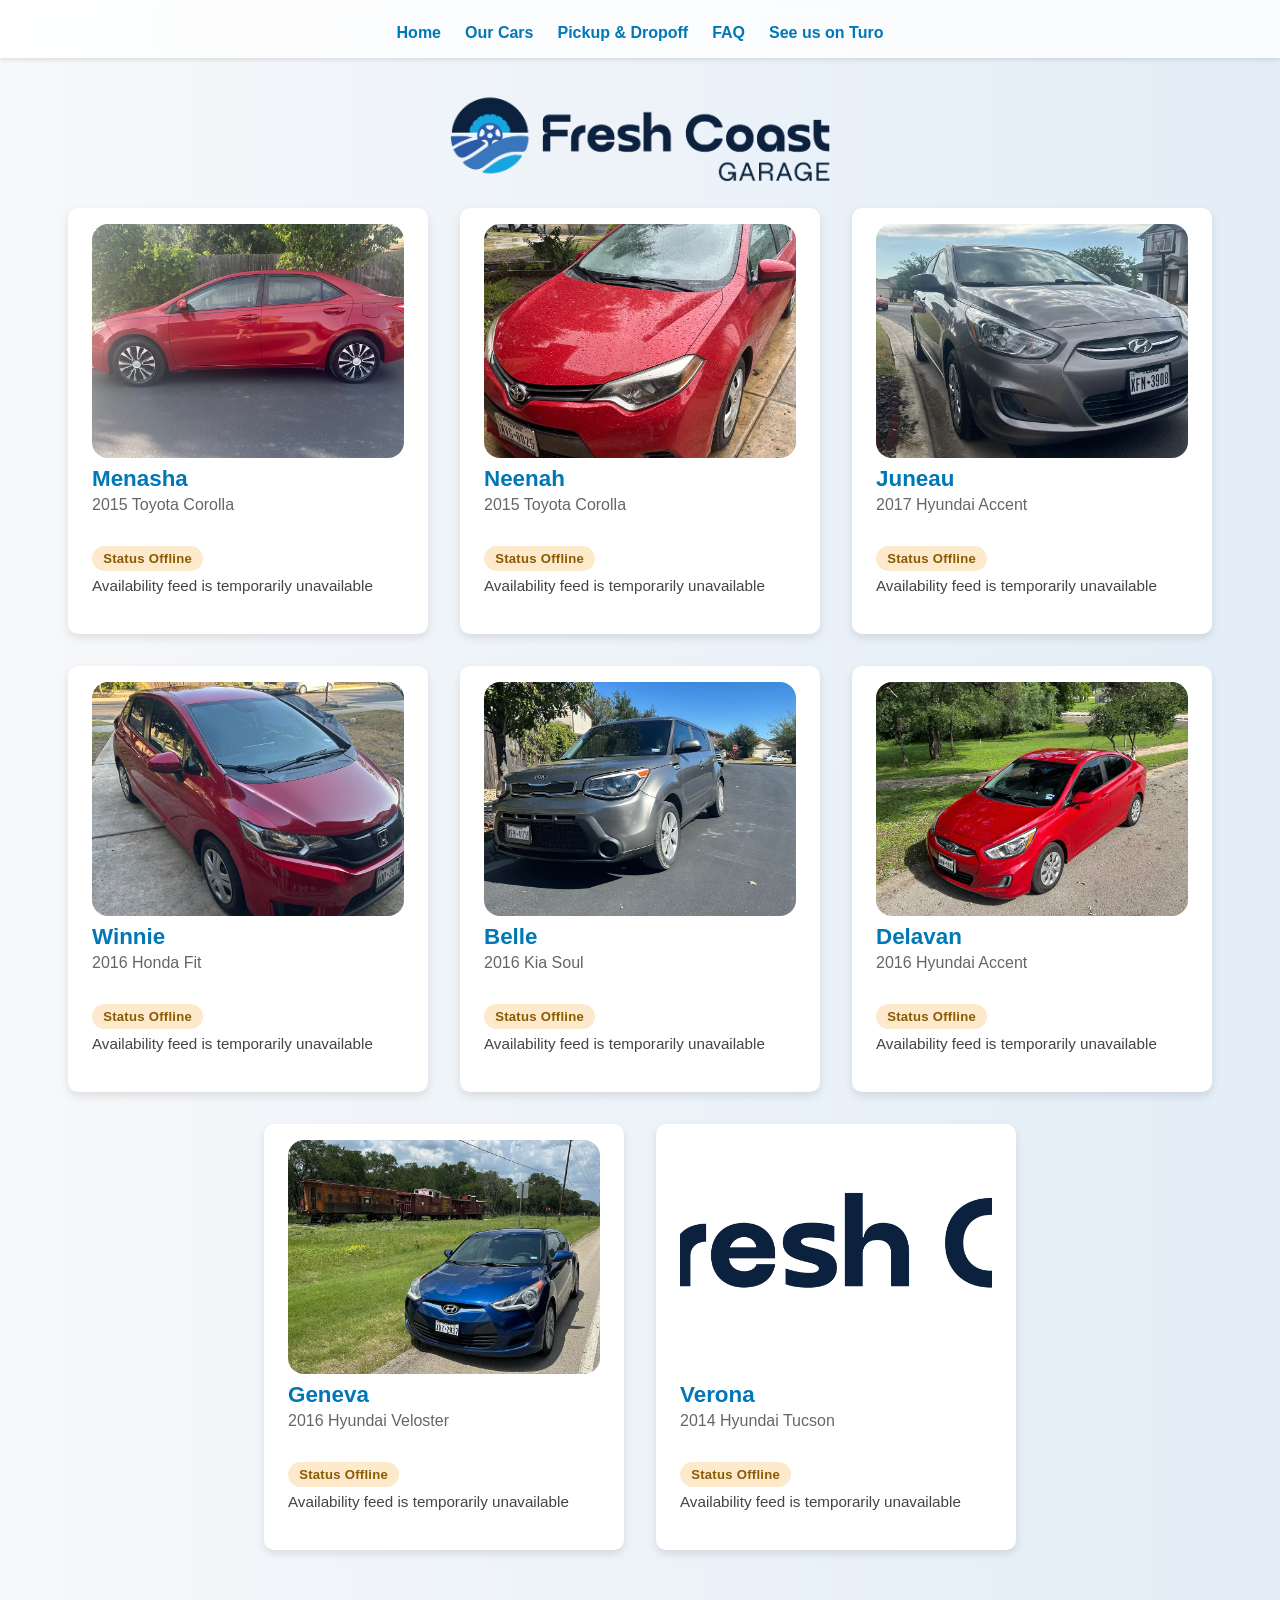
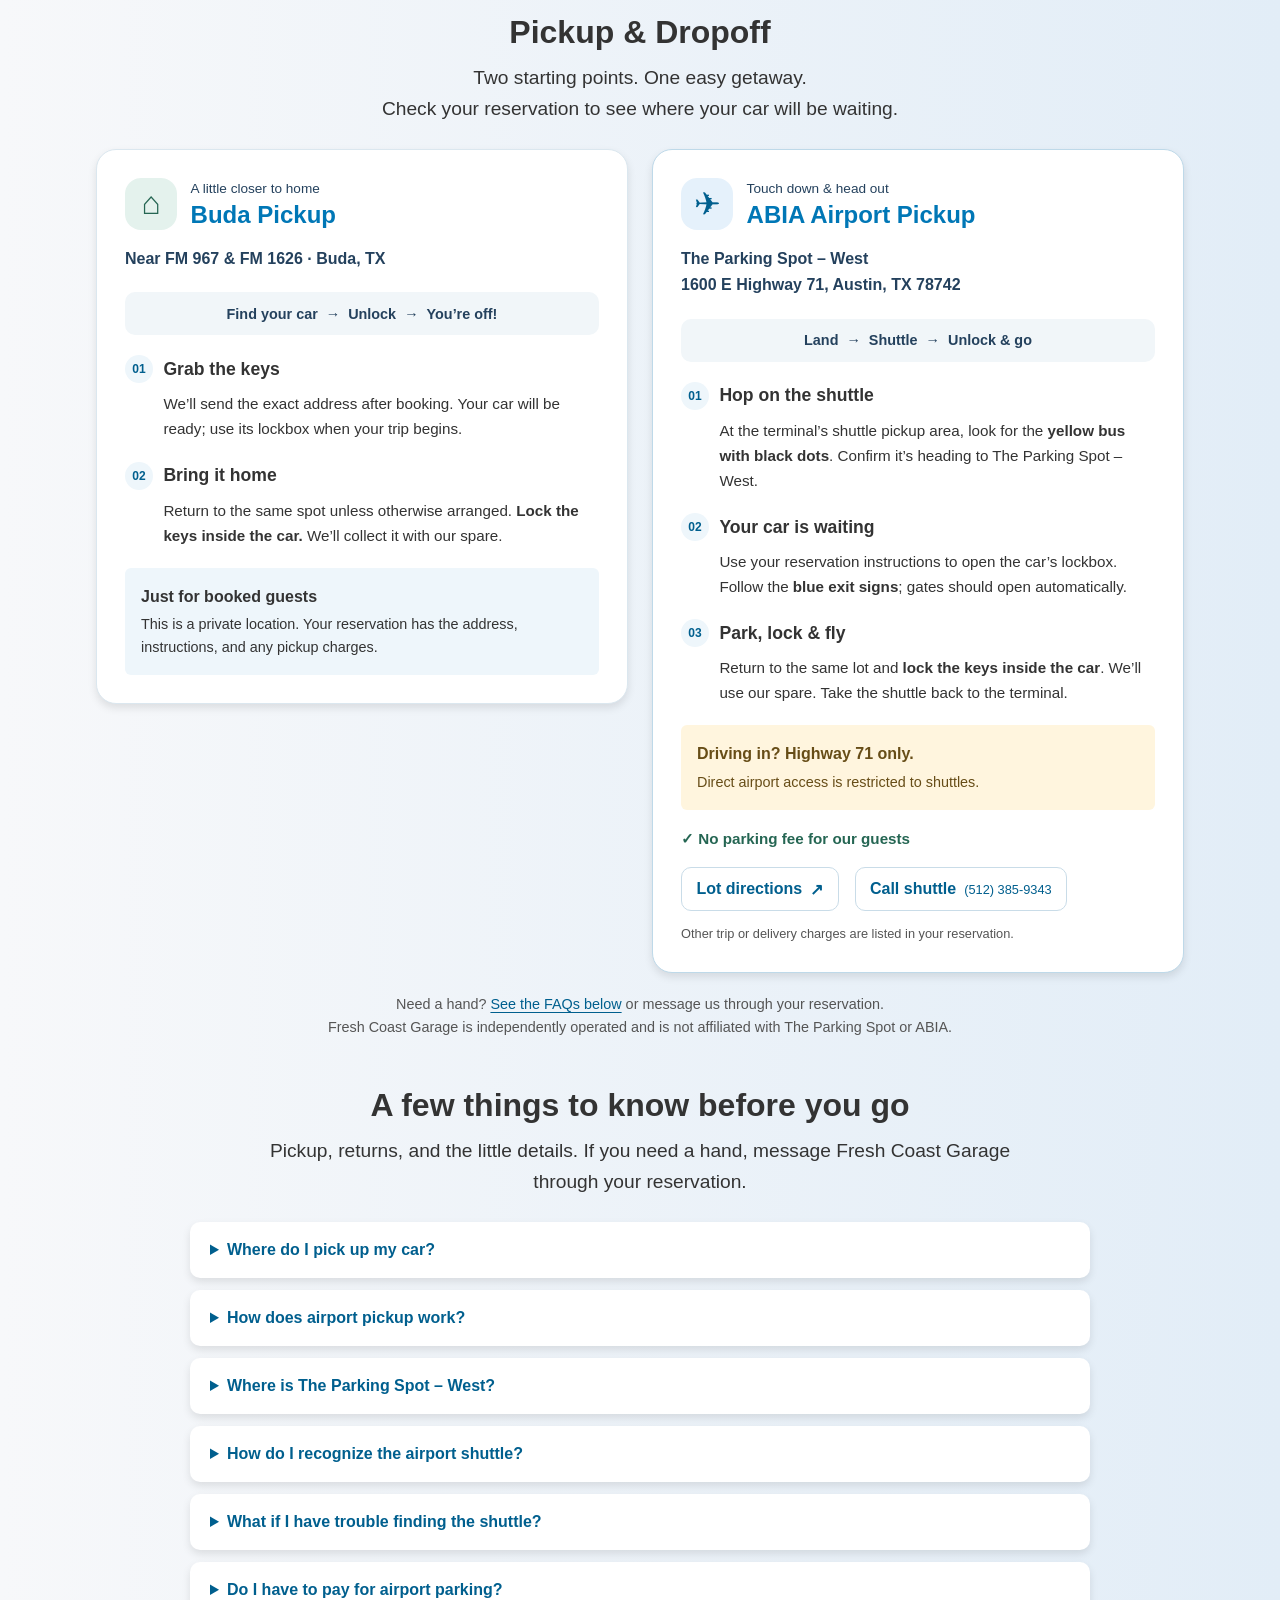
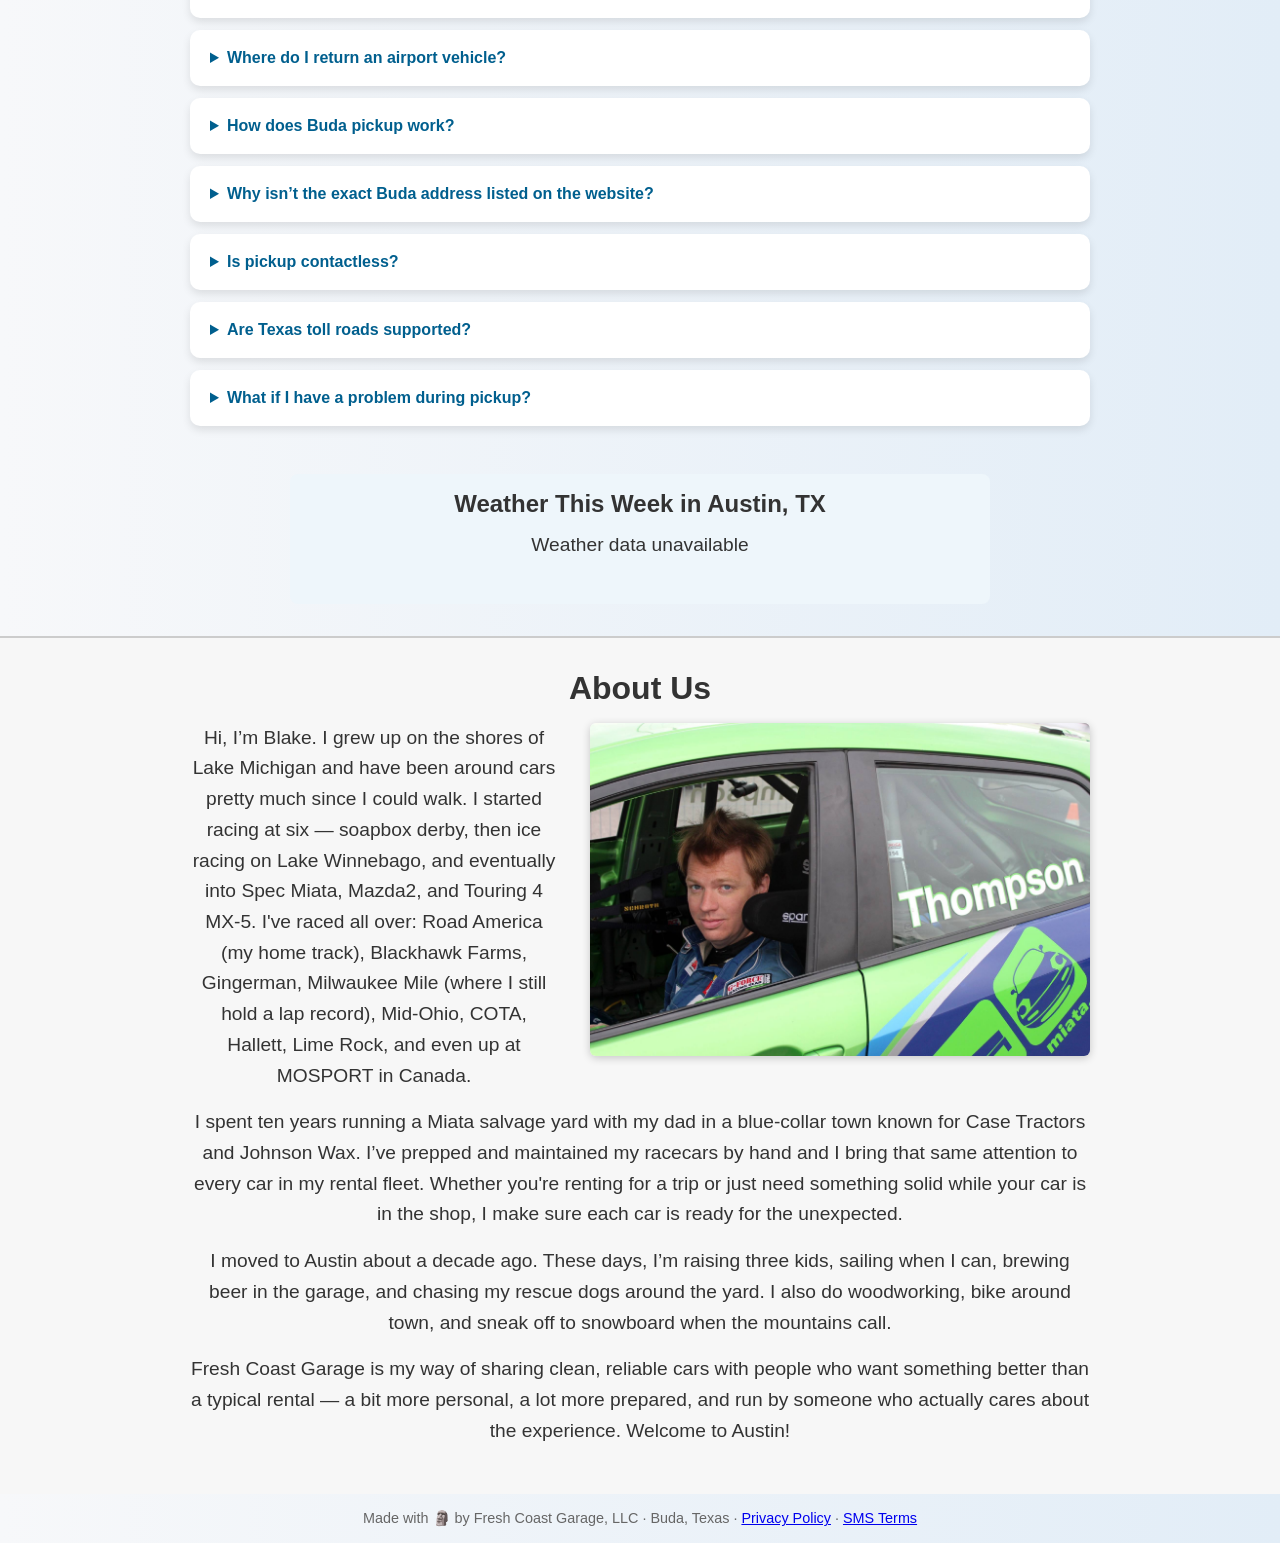
==== commit 625b8359: "Revamp pickup/dropoff sections for clarity and engagement; enhance styles for improved layout and ac" ====
--- a/index.html
+++ b/index.html
@@ -132,46 +132,33 @@
 
     <section id="pickup-dropoff" class="guest-section" aria-labelledby="pickup-heading">
       <h2 id="pickup-heading">Pickup &amp; Dropoff</h2>
-      <p class="section-intro">Two easy starting points for your Austin trip. Check your reservation for your pickup location, then follow the steps below for contactless car pickup.</p>
+      <p class="section-intro">Two starting points. One easy getaway.<br>Check your reservation to see where your car will be waiting.</p>
       <div class="pickup-options">
         <article class="pickup-panel" aria-labelledby="buda-heading">
-          <span class="pickup-tag">Local pickup</span>
-          <h3 id="buda-heading">Buda Pickup</h3>
-          <p class="pickup-location">Buda, TX &ndash; near FM 967 &amp; FM 1626</p>
-          <p>Starting your trip south of Austin? Our Buda pickup point keeps things simple. We&rsquo;ll send the exact location and pickup instructions after you book.</p>
-          <h4>Pick up your car</h4>
-          <p>Your car will be prepared before your trip. When your trip begins, use the lockbox on the vehicle to retrieve the key using your reservation instructions.</p>
-          <h4>Bring it back</h4>
-          <p>Return to the same pickup location unless we&rsquo;ve arranged something else with you. Follow the return instructions in your reservation.</p>
-          <h4>Costs &amp; booking details</h4>
-          <p>Check your reservation for pricing and any applicable pickup charges.</p>
-          <div class="pickup-note">This is a private pickup location. The exact address is shared directly with booked guests.</div>
+          <div class="pickup-card-heading"><span class="pickup-icon" aria-hidden="true">&#8962;</span><div><span class="pickup-tag">A little closer to home</span><h3 id="buda-heading">Buda Pickup</h3></div></div>
+          <p class="pickup-location">Near FM 967 &amp; FM 1626 &middot; Buda, TX</p>
+          <div class="pickup-route" aria-label="Pickup process"><span>Find your car</span><span aria-hidden="true">&rarr;</span><span>Unlock</span><span aria-hidden="true">&rarr;</span><span>You&rsquo;re off!</span></div>
+          <div class="pickup-moment"><h4><span aria-hidden="true">01</span> Grab the keys</h4><p>We&rsquo;ll send the exact address after booking. Your car will be ready; use its lockbox when your trip begins.</p></div>
+          <div class="pickup-moment"><h4><span aria-hidden="true">02</span> Bring it home</h4><p>Return to the same spot unless otherwise arranged. <strong>Lock the keys inside the car.</strong> We&rsquo;ll collect it with our spare.</p></div>
+          <div class="pickup-note"><strong>Just for booked guests</strong><span>This is a private location. Your reservation has the address, instructions, and any pickup charges.</span></div>
         </article>
         <article class="pickup-panel airport-panel" aria-labelledby="airport-heading">
-          <span class="pickup-tag">Flying into Austin</span>
-          <h3 id="airport-heading">ABIA Airport Pickup</h3>
+          <div class="pickup-card-heading"><span class="pickup-icon" aria-hidden="true">&#9992;</span><div><span class="pickup-tag">Touch down &amp; head out</span><h3 id="airport-heading">ABIA Airport Pickup</h3></div></div>
           <p class="pickup-location">The Parking Spot &ndash; West<br>1600 E Highway 71, Austin, TX 78742</p>
-          <p>Your Austin airport Turo pickup starts with a shuttle ride from the terminal to the lot, where your car will be waiting.</p>
-          <h4>From landing to the road</h4>
-          <ol class="pickup-steps">
-            <li><strong>Arrive at ABIA.</strong> Head to the appropriate shuttle pickup area at the terminal.</li>
-            <li><strong>Take The Parking Spot &ndash; West shuttle.</strong> Look for the yellow bus with black polka dots and confirm it&rsquo;s going to the West lot.</li>
-            <li><strong>Get your key from the lockbox.</strong> Use your reservation instructions to find the car and open the lockbox on the vehicle.</li>
-            <li><strong>Enjoy your trip.</strong> Follow the blue exit signs as you leave the lot. The gates should open automatically.</li>
-          </ol>
-          <h4>Return &amp; catch your flight</h4>
-          <ol class="pickup-steps" start="5">
-            <li><strong>Return to the same lot.</strong> Bring the car back to The Parking Spot &ndash; West and follow your reservation&rsquo;s return instructions.</li>
-            <li><strong>Shuttle back to the terminal.</strong> Take The Parking Spot shuttle from the lot to ABIA.</li>
-          </ol>
-          <div class="pickup-note"><strong>No parking fee for our guests.</strong> Fresh Coast Garage guests do not pay the parking fee when picking up or returning a vehicle through this arrangement. Check your reservation for any other trip or delivery charges.</div>
+          <div class="pickup-route" aria-label="Pickup process"><span>Land</span><span aria-hidden="true">&rarr;</span><span>Shuttle</span><span aria-hidden="true">&rarr;</span><span>Unlock &amp; go</span></div>
+          <div class="pickup-moment"><h4><span aria-hidden="true">01</span> Hop on the shuttle</h4><p>At the terminal&rsquo;s shuttle pickup area, look for the <strong>yellow bus with black dots</strong>. Confirm it&rsquo;s heading to The Parking Spot &ndash; West.</p></div>
+          <div class="pickup-moment"><h4><span aria-hidden="true">02</span> Your car is waiting</h4><p>Use your reservation instructions to open the car&rsquo;s lockbox. Follow the <strong>blue exit signs</strong>; gates should open automatically.</p></div>
+          <div class="pickup-moment"><h4><span aria-hidden="true">03</span> Park, lock &amp; fly</h4><p>Return to the same lot and <strong>lock the keys inside the car</strong>. We&rsquo;ll use our spare. Take the shuttle back to the terminal.</p></div>
+          <div class="pickup-note arrival-note"><strong>Driving in? Highway 71 only.</strong><span>Direct airport access is restricted to shuttles.</span></div>
+          <p class="parking-perk"><span aria-hidden="true">&#10003;</span> No parking fee for our guests</p>
           <div class="pickup-actions">
-            <a href="https://www.google.com/maps/search/?api=1&amp;query=The+Parking+Spot+West+1600+E+Highway+71+Austin+TX+78742">Directions to the West lot</a>
-            <a href="tel:+15123859343">Shuttle help: (512) 385-9343</a>
+            <a href="https://www.google.com/maps/search/?api=1&amp;query=The+Parking+Spot+West+1600+E+Highway+71+Austin+TX+78742">Lot directions <span aria-hidden="true">&nearr;</span></a>
+            <a href="tel:+15123859343">Call shuttle <span class="shuttle-number">(512) 385-9343</span></a>
           </div>
+          <p class="pickup-small">Other trip or delivery charges are listed in your reservation.</p>
         </article>
       </div>
-      <p class="pickup-footnote">The Parking Spot &ndash; West and Austin-Bergstrom International Airport are the location and services used for airport pickup. Fresh Coast Garage does not own or operate them and is not formally affiliated with either.</p>
+      <p class="pickup-footnote">Need a hand? <a href="#faq">See the FAQs below</a> or message us through your reservation.<br>Fresh Coast Garage is independently operated and is not affiliated with The Parking Spot or ABIA.</p>
     </section>
 
     <section id="faq" class="guest-section" aria-labelledby="faq-heading">
@@ -180,12 +167,12 @@
       <div class="faq-list">
         <details><summary>Where do I pick up my car?</summary><p>Vehicles are generally available from our Buda location near FM 967 &amp; FM 1626 or The Parking Spot &ndash; West near Austin-Bergstrom International Airport. Your reservation identifies your pickup location. See our <a href="#pickup-dropoff">pickup and dropoff guide</a> for the steps.</p></details>
         <details><summary>How does airport pickup work?</summary><p>Your car will be waiting at The Parking Spot &ndash; West near ABIA. Take The Parking Spot &ndash; West shuttle from the airport terminal to the lot, then use the lockbox on the vehicle for contactless pickup. Follow the blue exit signs when leaving; the gates should open automatically.</p></details>
-        <details><summary>Where is The Parking Spot &ndash; West?</summary><p>The lot is at <a href="https://www.google.com/maps/search/?api=1&amp;query=The+Parking+Spot+West+1600+E+Highway+71+Austin+TX+78742">1600 E Highway 71, Austin, TX 78742</a>.</p></details>
+        <details><summary>Where is The Parking Spot &ndash; West?</summary><p>The lot is at <a href="https://www.google.com/maps/search/?api=1&amp;query=The+Parking+Spot+West+1600+E+Highway+71+Austin+TX+78742">1600 E Highway 71, Austin, TX 78742</a>. When driving to the lot, you must enter from Highway 71. The direct access from the airport is restricted to shuttles and cannot be used by guests.</p></details>
         <details><summary>How do I recognize the airport shuttle?</summary><p>Look for The Parking Spot&rsquo;s yellow shuttle bus with black polka dots. Confirm it&rsquo;s the shuttle to the West lot before boarding.</p></details>
         <details><summary>What if I have trouble finding the shuttle?</summary><p>Call The Parking Spot &ndash; West at <a href="tel:+15123859343">(512) 385-9343</a> for shuttle help.</p></details>
         <details><summary>Do I have to pay for airport parking?</summary><p>No. Fresh Coast Garage guests do not pay the parking fee when picking up or returning one of our vehicles through this arrangement.</p></details>
-        <details><summary>Where do I return an airport vehicle?</summary><p>Return the vehicle to The Parking Spot &ndash; West and follow your reservation&rsquo;s return instructions. Then take The Parking Spot shuttle back to the airport terminal.</p></details>
-        <details><summary>How does Buda pickup work?</summary><p>Your vehicle will be prepared before your trip at our Buda pickup location near FM 967 &amp; FM 1626. Pickup is contactless using a lockbox. Exact pickup instructions are provided with your reservation. Return to the same location unless otherwise arranged.</p></details>
+        <details><summary>Where do I return an airport vehicle?</summary><p>Return the vehicle to The Parking Spot &ndash; West, entering from Highway 71. The direct airport access is for shuttles only. Park the car and lock the keys inside; we&rsquo;ll use our spare key to collect it. Then take The Parking Spot shuttle back to the airport terminal.</p></details>
+        <details><summary>How does Buda pickup work?</summary><p>Your vehicle will be prepared before your trip at our Buda pickup location near FM 967 &amp; FM 1626. Pickup is contactless using a lockbox. Exact pickup instructions are provided with your reservation. Return to the same location unless otherwise arranged, and lock the keys inside the car. We&rsquo;ll use our spare key to collect it.</p></details>
         <details><summary>Why isn&rsquo;t the exact Buda address listed on the website?</summary><p>The Buda pickup point is a private location, so the exact address and pickup instructions are provided directly to booked guests.</p></details>
         <details><summary>Is pickup contactless?</summary><p>Yes. Vehicles are generally prepared in advance and secured with a lockbox so you can begin your trip without coordinating an in-person key exchange.</p></details>
         <details><summary>Are Texas toll roads supported?</summary><p>Yes. Our vehicles have a Texas-compatible toll tag. You can use toll roads normally, and toll charges are billed after the trip according to your reservation terms.</p></details>
--- a/styles.css
+++ b/styles.css
@@ -298,8 +298,8 @@
   text-align: left;
   min-width: 0;
 }
-.pickup-panel { padding: 1.5rem; border-top: 4px solid #0077b6; }
-.airport-panel { border-top-color: #24415d; }
+.pickup-panel { padding: 1.75rem; border: 1px solid #dbe7ef; border-radius: 20px; }
+.airport-panel { border-color: #bed9e9; }
 .pickup-tag {
   display: inline-block;
   background: #eef6fb;
@@ -311,6 +311,22 @@
   margin-bottom: 0.75rem;
 }
 .pickup-panel h3 { color: #0077b6; font-size: 1.5rem; margin-bottom: 0.5rem; }
+.pickup-card-heading { display: flex; align-items: center; gap: 0.85rem; margin-bottom: 1rem; }
+.pickup-card-heading .pickup-tag { background: none; padding: 0; margin-bottom: 0.3rem; font-weight: 500; }
+.pickup-card-heading h3 { margin: 0; }
+.pickup-icon { display: grid; place-items: center; flex: 0 0 52px; height: 52px; border-radius: 16px; background: #e4f2ed; color: #256653; font-size: 2rem; }
+.airport-panel .pickup-icon { background: #e5f1fb; color: #005f8e; }
+.pickup-route { display: flex; flex-wrap: wrap; align-items: center; justify-content: center; gap: 0.5rem; background: #f1f6f9; padding: 0.85rem; border-radius: 10px; margin: 1.25rem 0; font-size: 0.9rem; font-weight: 600; color: #24415d; }
+.pickup-moment { margin: 1.25rem 0; }
+.pickup-panel .pickup-moment h4 { display: flex; align-items: center; gap: 0.65rem; margin: 0 0 0.5rem; }
+.pickup-moment h4 span { display: grid; place-items: center; flex: 0 0 28px; height: 28px; background: #eef6fb; border-radius: 50%; font-size: 0.75rem; color: #005f8e; }
+.pickup-panel .pickup-moment p { padding-left: 2.4rem; font-size: 0.95rem; margin-bottom: 0; }
+.pickup-note strong, .pickup-note span { display: block; }
+.pickup-note span { font-size: 0.9rem; margin-top: 0.25rem; }
+.pickup-panel .arrival-note { background: #fff5de; color: #674d17; }
+.pickup-panel .parking-perk { margin: 1rem 0 0; color: #256653; font-size: 0.95rem; font-weight: 600; }
+.pickup-panel .pickup-small { font-size: 0.8rem; color: #555; margin: 0.75rem 0 0; }
+.shuttle-number { font-size: 0.8rem; font-weight: 400; }
 .pickup-panel h4 { font-size: 1.1rem; margin: 1.25rem 0 0.5rem; }
 .pickup-panel p, .faq-list p { font-size: 1rem; line-height: 1.65; margin: 0 0 1rem; }
 .pickup-location { font-weight: 600; color: #24415d; }
@@ -320,7 +336,8 @@
 .pickup-note { background: #eef6fb; border-radius: 6px; padding: 1rem; line-height: 1.6; margin-top: 1rem; }
 .pickup-actions { display: flex; flex-wrap: wrap; gap: 0.5rem 1rem; margin-top: 1rem; }
 .guest-section a { color: #005f8e; text-underline-offset: 3px; }
-.pickup-actions a { display: inline-flex; align-items: center; min-height: 44px; font-weight: 600; }
+.pickup-actions a { display: inline-flex; flex-wrap: wrap; gap: 0.3rem 0.5rem; align-items: center; justify-content: center; min-height: 44px; font-weight: 600; padding: 0.65rem 0.9rem; border: 1px solid #c9dce8; border-radius: 10px; text-decoration: none; }
+.pickup-actions a:hover { background: #eef6fb; }
 .guest-section .pickup-footnote { font-size: 0.9rem; line-height: 1.6; margin: 1.25rem auto 0; color: #555; max-width: 900px; }
 .faq-list { max-width: 900px; margin: 0 auto; display: grid; gap: 0.75rem; }
 .faq-list summary { padding: 1rem 1.25rem; cursor: pointer; font-weight: 600; line-height: 1.5; color: #005f8e; }
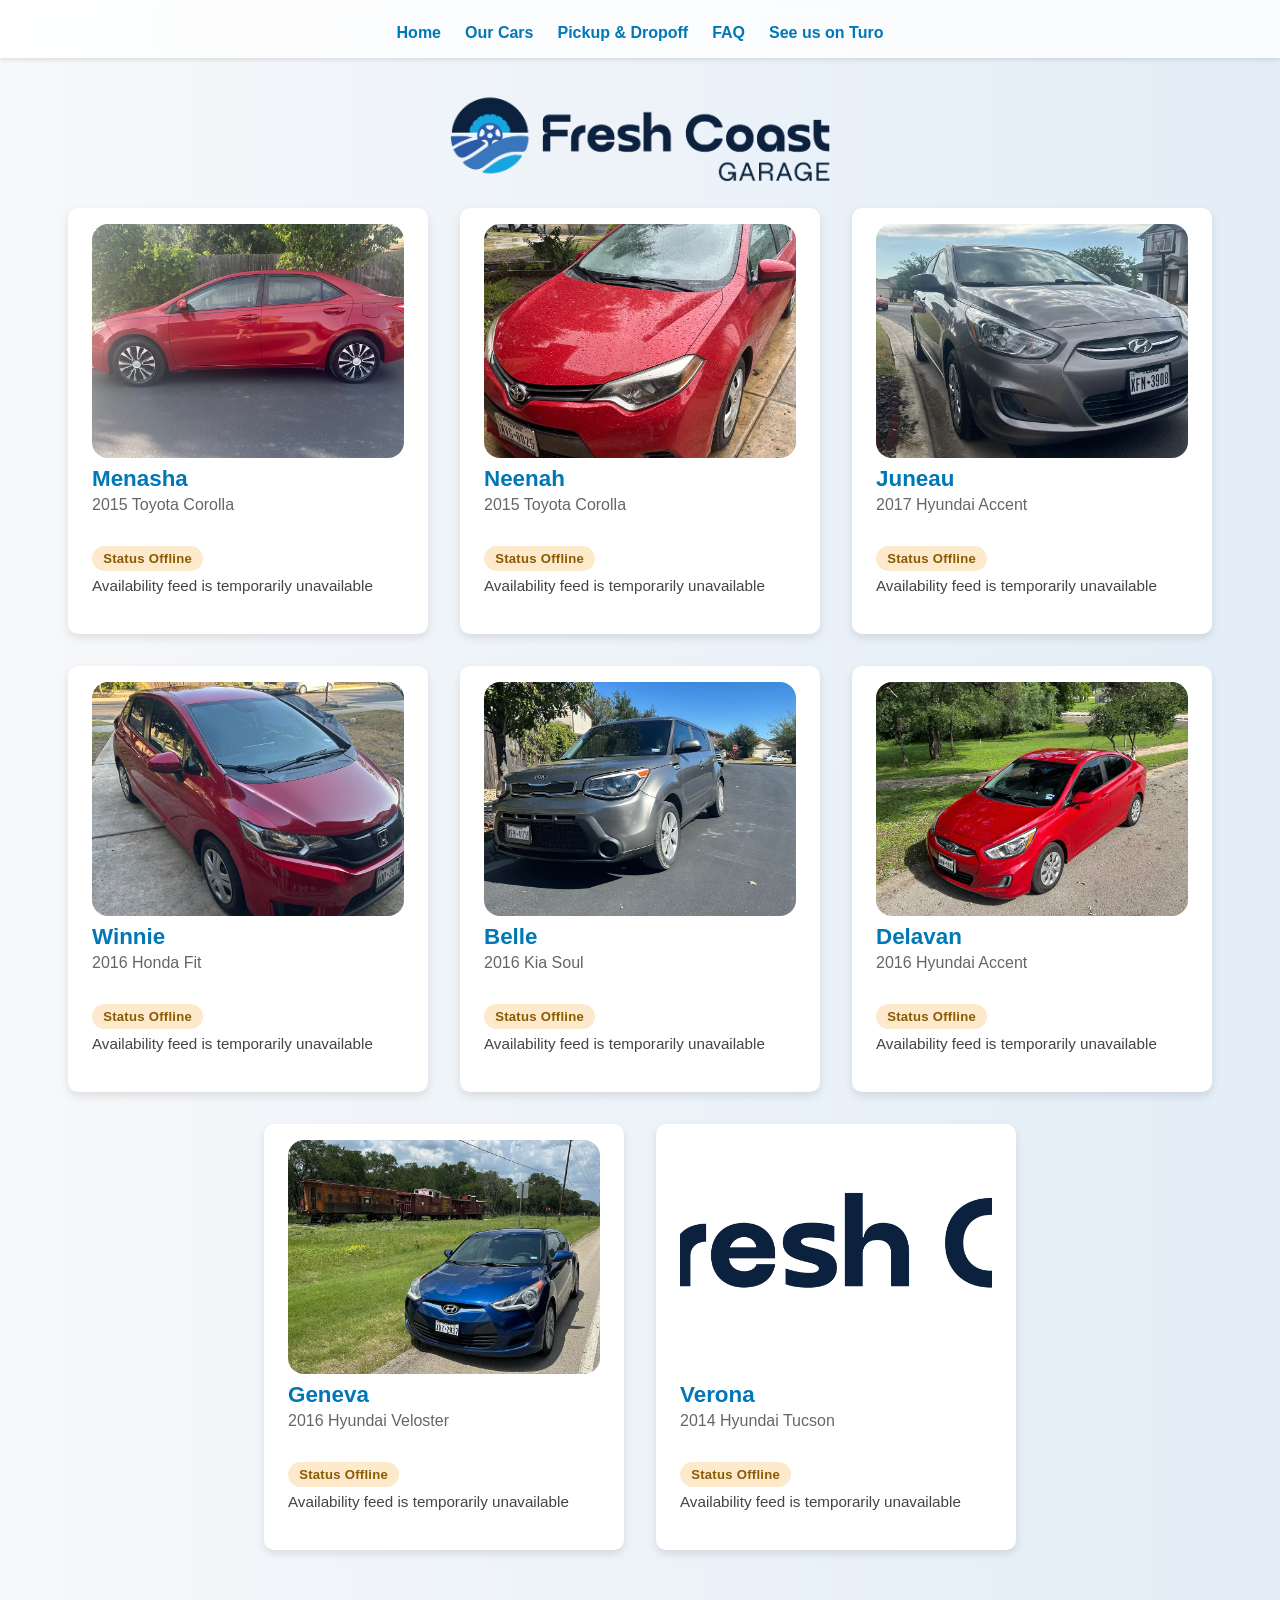
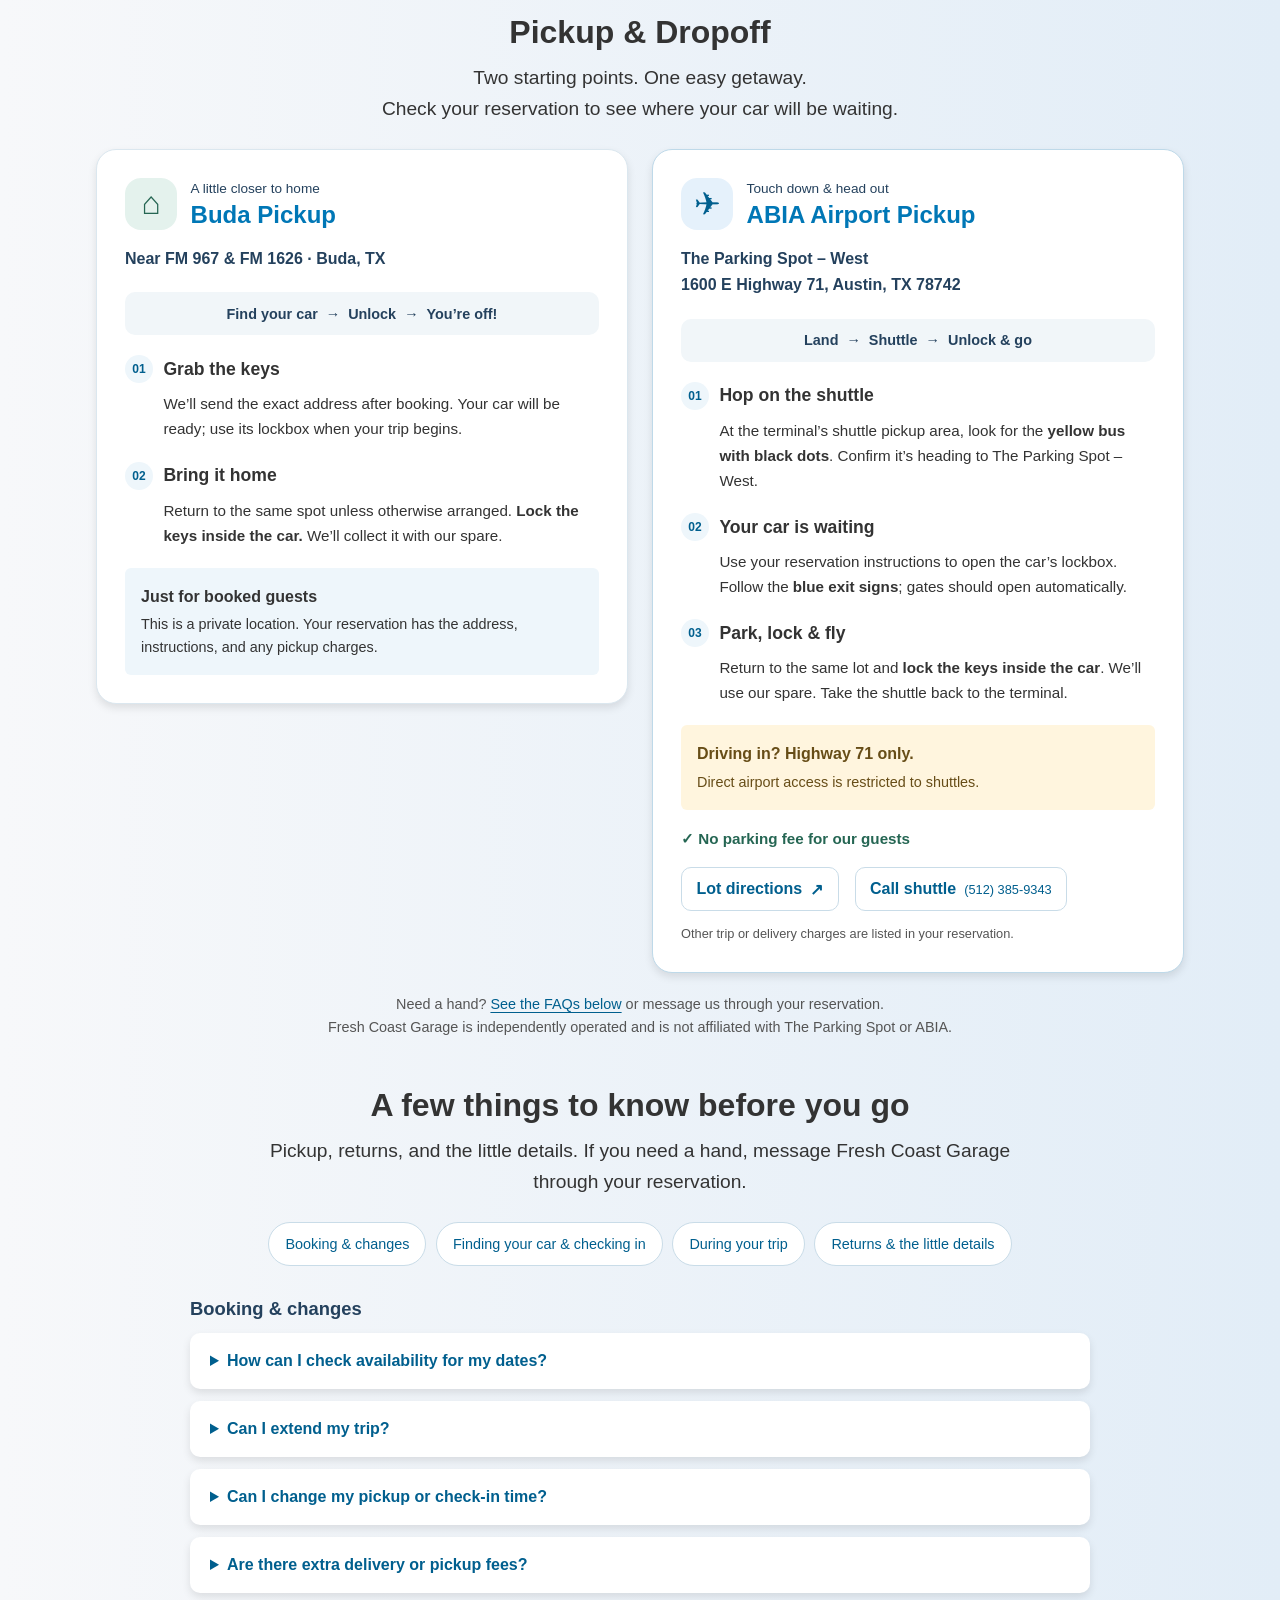
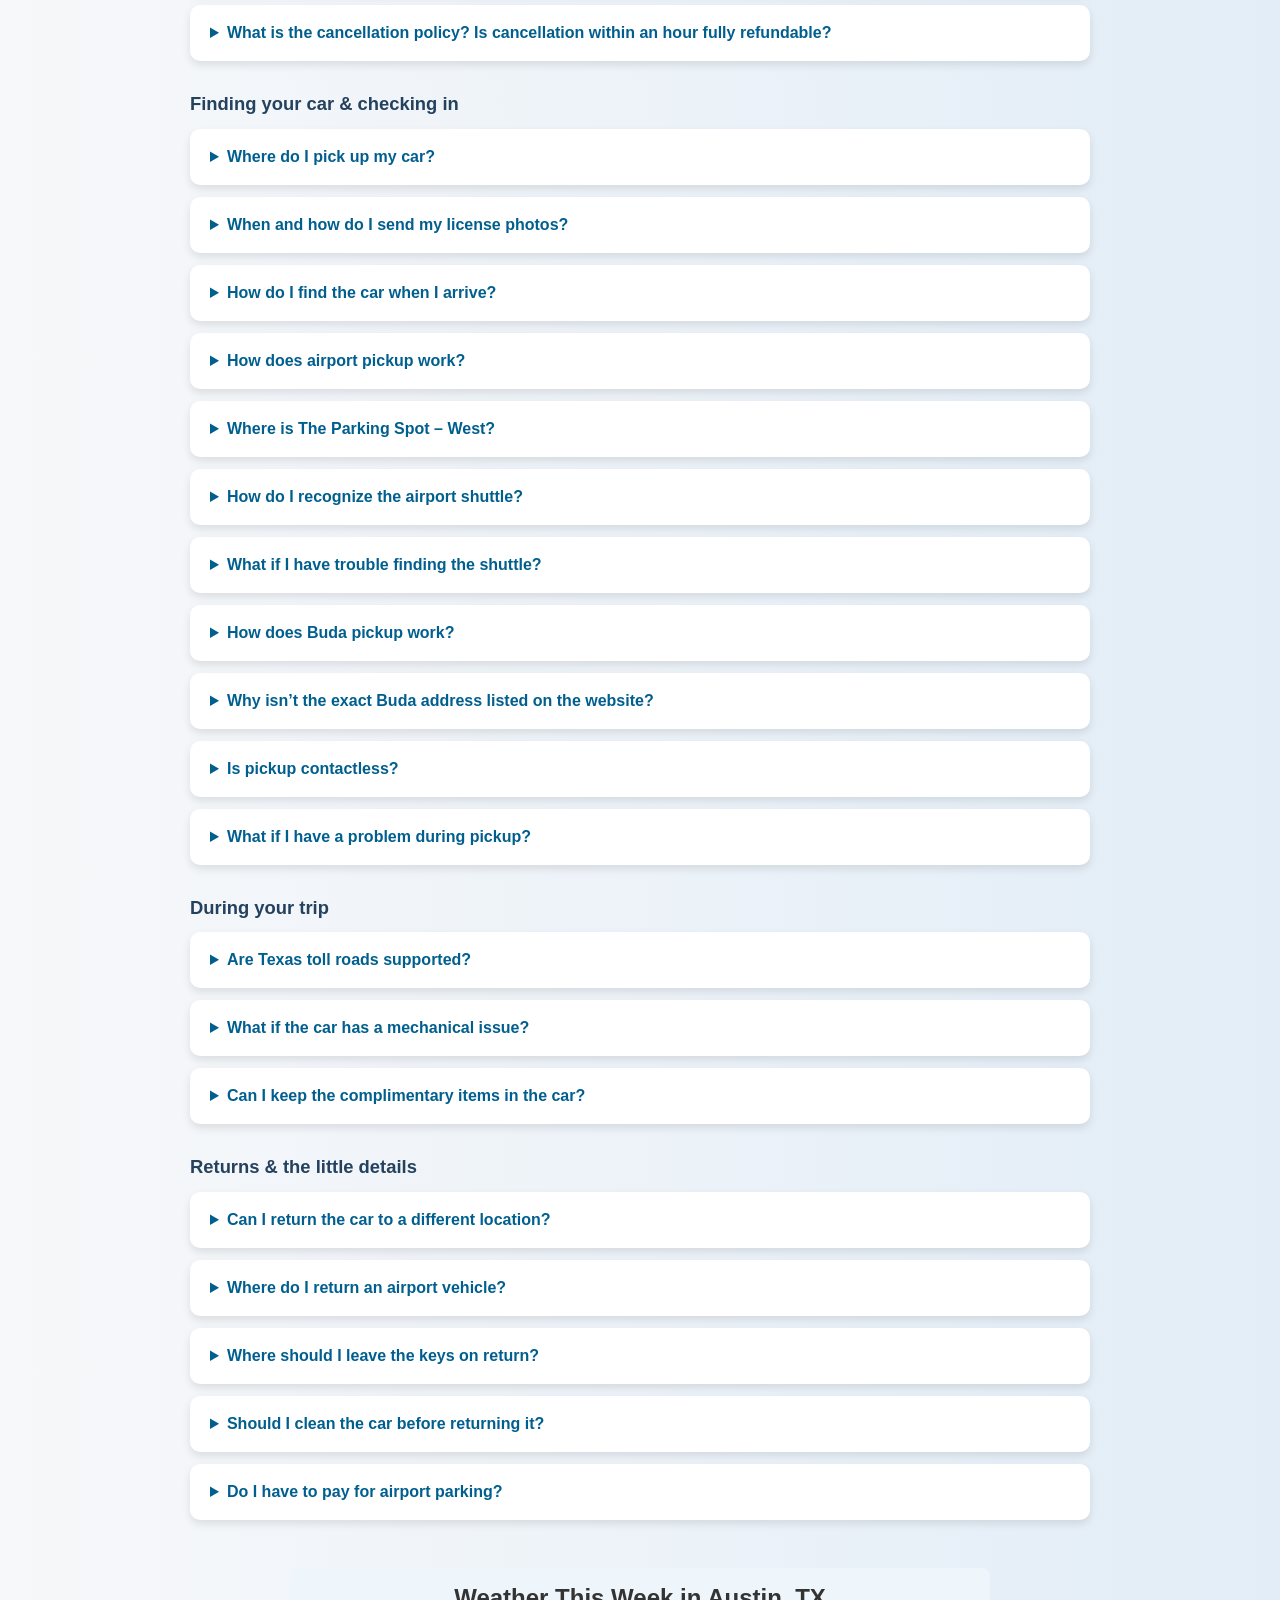
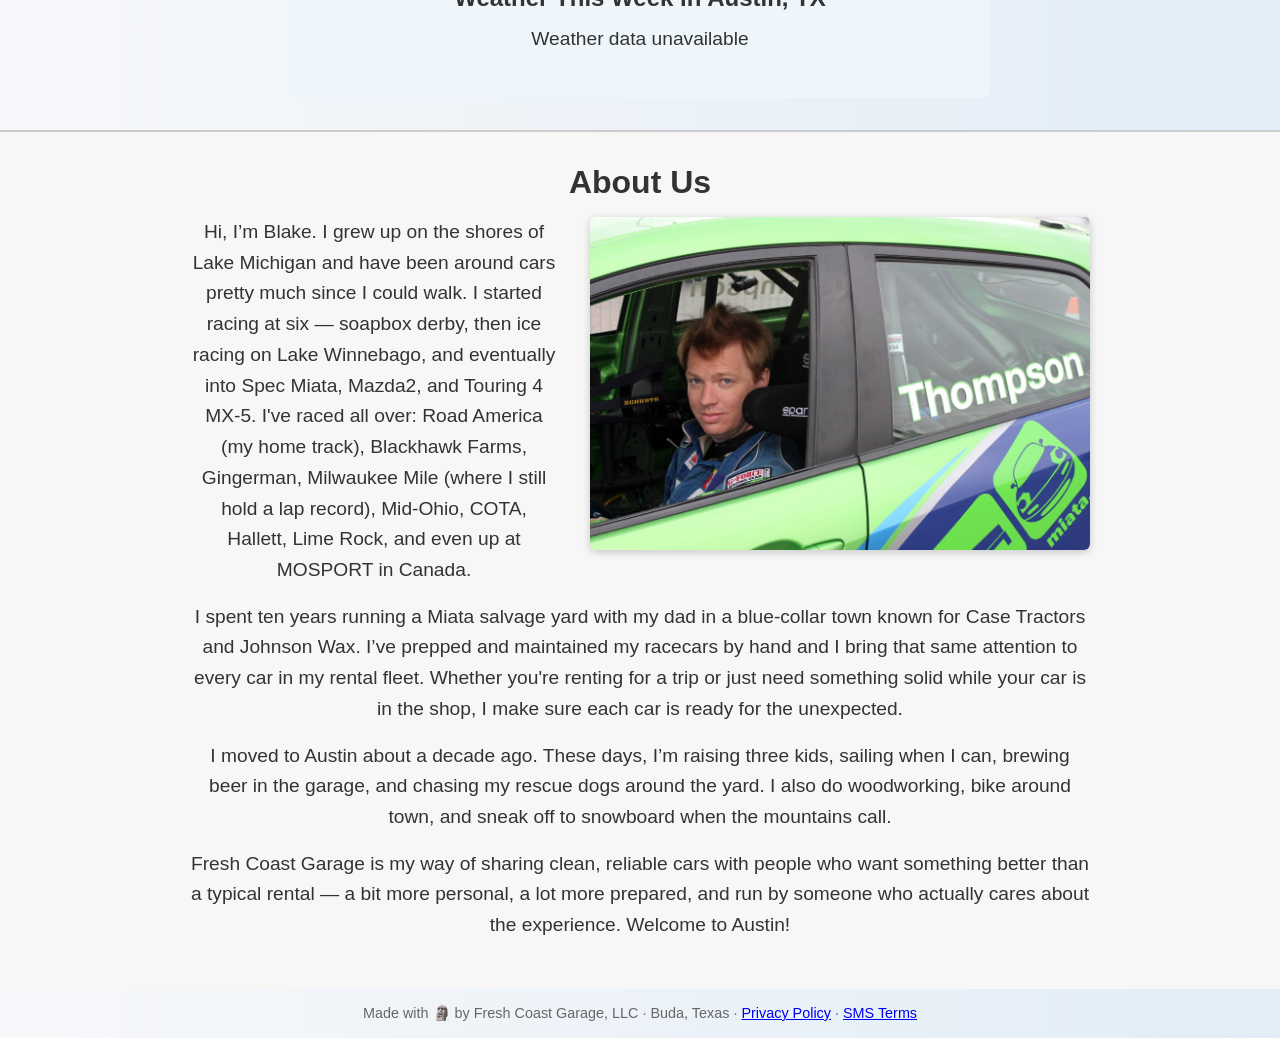
==== commit 57c9119d: "Enhance FAQ section with new topics and improved styling for better user navigation and experience" ====
--- a/index.html
+++ b/index.html
@@ -164,20 +164,56 @@
     <section id="faq" class="guest-section" aria-labelledby="faq-heading">
       <h2 id="faq-heading">A few things to know before you go</h2>
       <p class="section-intro">Pickup, returns, and the little details. If you need a hand, message Fresh Coast Garage through your reservation.</p>
-      <div class="faq-list">
-        <details><summary>Where do I pick up my car?</summary><p>Vehicles are generally available from our Buda location near FM 967 &amp; FM 1626 or The Parking Spot &ndash; West near Austin-Bergstrom International Airport. Your reservation identifies your pickup location. See our <a href="#pickup-dropoff">pickup and dropoff guide</a> for the steps.</p></details>
-        <details><summary>How does airport pickup work?</summary><p>Your car will be waiting at The Parking Spot &ndash; West near ABIA. Take The Parking Spot &ndash; West shuttle from the airport terminal to the lot, then use the lockbox on the vehicle for contactless pickup. Follow the blue exit signs when leaving; the gates should open automatically.</p></details>
-        <details><summary>Where is The Parking Spot &ndash; West?</summary><p>The lot is at <a href="https://www.google.com/maps/search/?api=1&amp;query=The+Parking+Spot+West+1600+E+Highway+71+Austin+TX+78742">1600 E Highway 71, Austin, TX 78742</a>. When driving to the lot, you must enter from Highway 71. The direct access from the airport is restricted to shuttles and cannot be used by guests.</p></details>
-        <details><summary>How do I recognize the airport shuttle?</summary><p>Look for The Parking Spot&rsquo;s yellow shuttle bus with black polka dots. Confirm it&rsquo;s the shuttle to the West lot before boarding.</p></details>
-        <details><summary>What if I have trouble finding the shuttle?</summary><p>Call The Parking Spot &ndash; West at <a href="tel:+15123859343">(512) 385-9343</a> for shuttle help.</p></details>
-        <details><summary>Do I have to pay for airport parking?</summary><p>No. Fresh Coast Garage guests do not pay the parking fee when picking up or returning one of our vehicles through this arrangement.</p></details>
-        <details><summary>Where do I return an airport vehicle?</summary><p>Return the vehicle to The Parking Spot &ndash; West, entering from Highway 71. The direct airport access is for shuttles only. Park the car and lock the keys inside; we&rsquo;ll use our spare key to collect it. Then take The Parking Spot shuttle back to the airport terminal.</p></details>
-        <details><summary>How does Buda pickup work?</summary><p>Your vehicle will be prepared before your trip at our Buda pickup location near FM 967 &amp; FM 1626. Pickup is contactless using a lockbox. Exact pickup instructions are provided with your reservation. Return to the same location unless otherwise arranged, and lock the keys inside the car. We&rsquo;ll use our spare key to collect it.</p></details>
-        <details><summary>Why isn&rsquo;t the exact Buda address listed on the website?</summary><p>The Buda pickup point is a private location, so the exact address and pickup instructions are provided directly to booked guests.</p></details>
-        <details><summary>Is pickup contactless?</summary><p>Yes. Vehicles are generally prepared in advance and secured with a lockbox so you can begin your trip without coordinating an in-person key exchange.</p></details>
-        <details><summary>Are Texas toll roads supported?</summary><p>Yes. Our vehicles have a Texas-compatible toll tag. You can use toll roads normally, and toll charges are billed after the trip according to your reservation terms.</p></details>
-        <details><summary>What if I have a problem during pickup?</summary><p>Message Fresh Coast Garage through your reservation. For airport shuttle-specific issues, call The Parking Spot &ndash; West at <a href="tel:+15123859343">(512) 385-9343</a>.</p></details>
+      <div class="faq-topics" aria-label="FAQ topics">
+        <a href="#faq-booking">Booking &amp; changes</a>
+        <a href="#faq-arrival">Finding your car &amp; checking in</a>
+        <a href="#faq-on-the-road">During your trip</a>
+        <a href="#faq-returns">Returns &amp; the little details</a>
       </div>
+      <section class="faq-group" id="faq-booking" aria-labelledby="faq-booking-heading">
+        <h3 id="faq-booking-heading">Booking &amp; changes</h3>
+        <div class="faq-list">
+          <details><summary>How can I check availability for my dates?</summary><p>Start with <a href="#cars">Our Cars</a>, then open the vehicle on Turo and enter your exact pickup and return dates and times. Turo shows availability and pricing for your selected trip; the website cards are a quick overview.</p></details>
+          <details><summary>Can I extend my trip?</summary><p>Request an extension through your Turo reservation before your scheduled return. Extensions depend on availability and confirmation in Turo, and the price may change. Until the extension is confirmed, your original return time still applies.</p></details>
+          <details><summary>Can I change my pickup or check-in time?</summary><p>Message us through your reservation as soon as your plans change. Request any needed trip-time change in Turo and wait for confirmation before arriving earlier. A later pickup does not automatically extend your return time.</p></details>
+          <details><summary>Are there extra delivery or pickup fees?</summary><p>Fees depend on the pickup location and reservation. Review the price breakdown in Turo before booking or confirming a location change. Guests do not pay the parking fee for our The Parking Spot &ndash; West arrangement; other trip or delivery charges may still apply.</p></details>
+          <details><summary>What is the cancellation policy? Is cancellation within an hour fully refundable?</summary><p>Refund eligibility depends on your booking type and timing, so a full refund within an hour is not a blanket guarantee. Check the cancellation terms in your Turo reservation before canceling. See <a href="https://help.turo.com/canceling-a-trip-with-your-host-HJyUE4xN9">Turo&rsquo;s cancellation guidance</a> for the current rules.</p></details>
+        </div>
+      </section>
+      <section class="faq-group" id="faq-arrival" aria-labelledby="faq-arrival-heading">
+        <h3 id="faq-arrival-heading">Finding your car &amp; checking in</h3>
+        <div class="faq-list">
+          <details><summary>Where do I pick up my car?</summary><p>Vehicles are generally available from our Buda location near FM 967 &amp; FM 1626 or The Parking Spot &ndash; West near Austin-Bergstrom International Airport. Your reservation identifies your pickup location. See our <a href="#pickup-dropoff">pickup and dropoff guide</a> for the steps.</p></details>
+          <details><summary>When and how do I send my license photos?</summary><p>Follow the identity and license verification prompts in your Turo reservation before pickup. Upload the requested photos through Turo&rsquo;s verification flow when prompted, and bring your valid driver&rsquo;s license. Message us through the reservation if you have trouble completing check-in.</p></details>
+          <details><summary>How do I find the car when I arrive?</summary><p>Use the exact pickup location and vehicle instructions in your reservation. For airport pickup, take The Parking Spot &ndash; West shuttle to the lot first. If you cannot find the car, message us through your reservation so we can help.</p></details>
+          <details><summary>How does airport pickup work?</summary><p>Your car will be waiting at The Parking Spot &ndash; West near ABIA. Take The Parking Spot &ndash; West shuttle from the airport terminal to the lot, then use the lockbox on the vehicle for contactless pickup. Follow the blue exit signs when leaving; the gates should open automatically.</p></details>
+          <details><summary>Where is The Parking Spot &ndash; West?</summary><p>The lot is at <a href="https://www.google.com/maps/search/?api=1&amp;query=The+Parking+Spot+West+1600+E+Highway+71+Austin+TX+78742">1600 E Highway 71, Austin, TX 78742</a>. When driving to the lot, you must enter from Highway 71. The direct access from the airport is restricted to shuttles and cannot be used by guests.</p></details>
+          <details><summary>How do I recognize the airport shuttle?</summary><p>Look for The Parking Spot&rsquo;s yellow shuttle bus with black polka dots. Confirm it&rsquo;s the shuttle to the West lot before boarding.</p></details>
+          <details><summary>What if I have trouble finding the shuttle?</summary><p>Call The Parking Spot &ndash; West at <a href="tel:+15123859343">(512) 385-9343</a> for shuttle help.</p></details>
+          <details><summary>How does Buda pickup work?</summary><p>Your vehicle will be prepared before your trip at our Buda pickup location near FM 967 &amp; FM 1626. Pickup is contactless using a lockbox. Exact pickup instructions are provided with your reservation. Return to the same location unless otherwise arranged, and lock the keys inside the car. We&rsquo;ll use our spare key to collect it.</p></details>
+          <details><summary>Why isn&rsquo;t the exact Buda address listed on the website?</summary><p>The Buda pickup point is a private location, so the exact address and pickup instructions are provided directly to booked guests.</p></details>
+          <details><summary>Is pickup contactless?</summary><p>Yes. Vehicles are generally prepared in advance and secured with a lockbox so you can begin your trip without coordinating an in-person key exchange.</p></details>
+          <details><summary>What if I have a problem during pickup?</summary><p>Message Fresh Coast Garage through your reservation. For airport shuttle-specific issues, call The Parking Spot &ndash; West at <a href="tel:+15123859343">(512) 385-9343</a>.</p></details>
+        </div>
+      </section>
+      <section class="faq-group" id="faq-on-the-road" aria-labelledby="faq-on-the-road-heading">
+        <h3 id="faq-on-the-road-heading">During your trip</h3>
+        <div class="faq-list">
+          <details><summary>Are Texas toll roads supported?</summary><p>Yes. Our vehicles have a Texas-compatible toll tag. You can use toll roads normally, and toll charges are billed after the trip according to your reservation terms.</p></details>
+          <details><summary>What if the car has a mechanical issue?</summary><p>If the car seems unsafe to drive, stop somewhere safe and do not continue driving. Message us through your reservation and contact <a href="https://help.turo.com/en_us/roadside-assistance-or-us-guests-BJBiEVgE9">Turo roadside assistance</a> for a breakdown or roadside issue. In an emergency, call 911.</p></details>
+          <details><summary>Can I keep the complimentary items in the car?</summary><p>The cords and lotion are yours to keep &mdash; enjoy! Please leave the sunshade and 12V USB charger in the car when you return it.</p></details>
+        </div>
+      </section>
+      <section class="faq-group" id="faq-returns" aria-labelledby="faq-returns-heading">
+        <h3 id="faq-returns-heading">Returns &amp; the little details</h3>
+        <div class="faq-list">
+          <details><summary>Can I return the car to a different location?</summary><p>Please ask us through your reservation before changing the return location. A different dropoff point depends on availability, confirmation, and any applicable fees. Until a change is confirmed in your reservation, return to the original location.</p></details>
+          <details><summary>Where do I return an airport vehicle?</summary><p>Return the vehicle to The Parking Spot &ndash; West, entering from Highway 71. The direct airport access is for shuttles only. Park the car and lock the keys inside; we&rsquo;ll use our spare key to collect it. Then take The Parking Spot shuttle back to the airport terminal.</p></details>
+          <details><summary>Where should I leave the keys on return?</summary><p>Lock the keys inside the car when you return it to the agreed location. We&rsquo;ll use our spare key to collect the vehicle. Check for your phone, wallet, luggage, and other belongings before locking up.</p></details>
+          <details><summary>Should I clean the car before returning it?</summary><p>We take care of the cleaning, so please don&rsquo;t wash the outside. Just keep the inside tidy and take your rubbish and personal belongings with you when you return the car.</p></details>
+          <details><summary>Do I have to pay for airport parking?</summary><p>No. Fresh Coast Garage guests do not pay the parking fee when picking up or returning one of our vehicles through this arrangement.</p></details>
+        </div>
+      </section>
     </section>
 
     <section id="weather">
--- a/styles.css
+++ b/styles.css
@@ -340,6 +340,11 @@
 .pickup-actions a:hover { background: #eef6fb; }
 .guest-section .pickup-footnote { font-size: 0.9rem; line-height: 1.6; margin: 1.25rem auto 0; color: #555; max-width: 900px; }
 .faq-list { max-width: 900px; margin: 0 auto; display: grid; gap: 0.75rem; }
+.faq-topics { display: flex; flex-wrap: wrap; justify-content: center; gap: 0.6rem; margin: 0 auto 2rem; max-width: 900px; }
+.faq-topics a { display: inline-flex; align-items: center; min-height: 44px; padding: 0.6rem 1rem; border-radius: 999px; background: #fff; border: 1px solid #c9dce8; font-size: 0.9rem; text-decoration: none; }
+.faq-topics a:hover { background: #eef6fb; }
+.faq-group { max-width: 900px; margin: 0 auto 2rem; }
+.faq-group h3 { text-align: left; color: #24415d; font-size: 1.15rem; margin: 0 0 0.85rem; }
 .faq-list summary { padding: 1rem 1.25rem; cursor: pointer; font-weight: 600; line-height: 1.5; color: #005f8e; }
 .faq-list summary:hover { background: #eef6fb; border-radius: 10px; }
 .faq-list details[open] summary { border-bottom: 1px solid #e2edf7; }
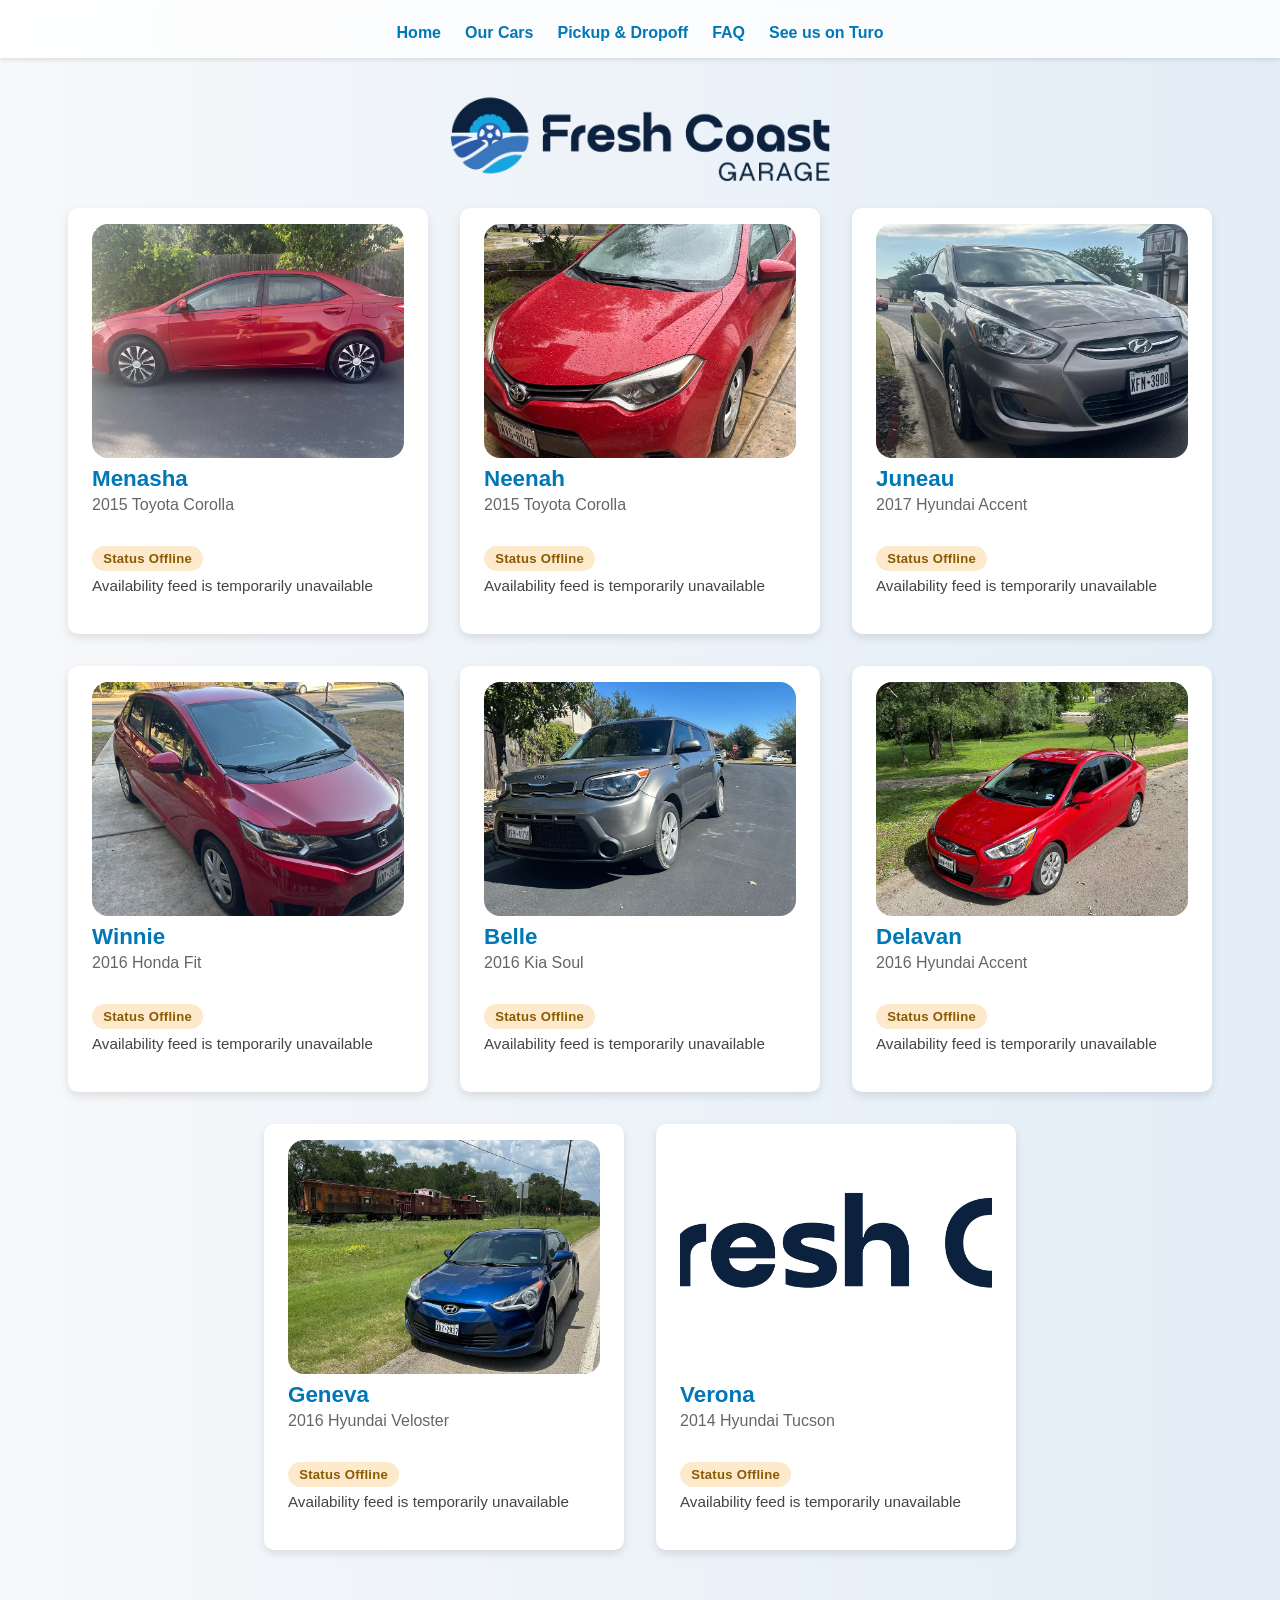
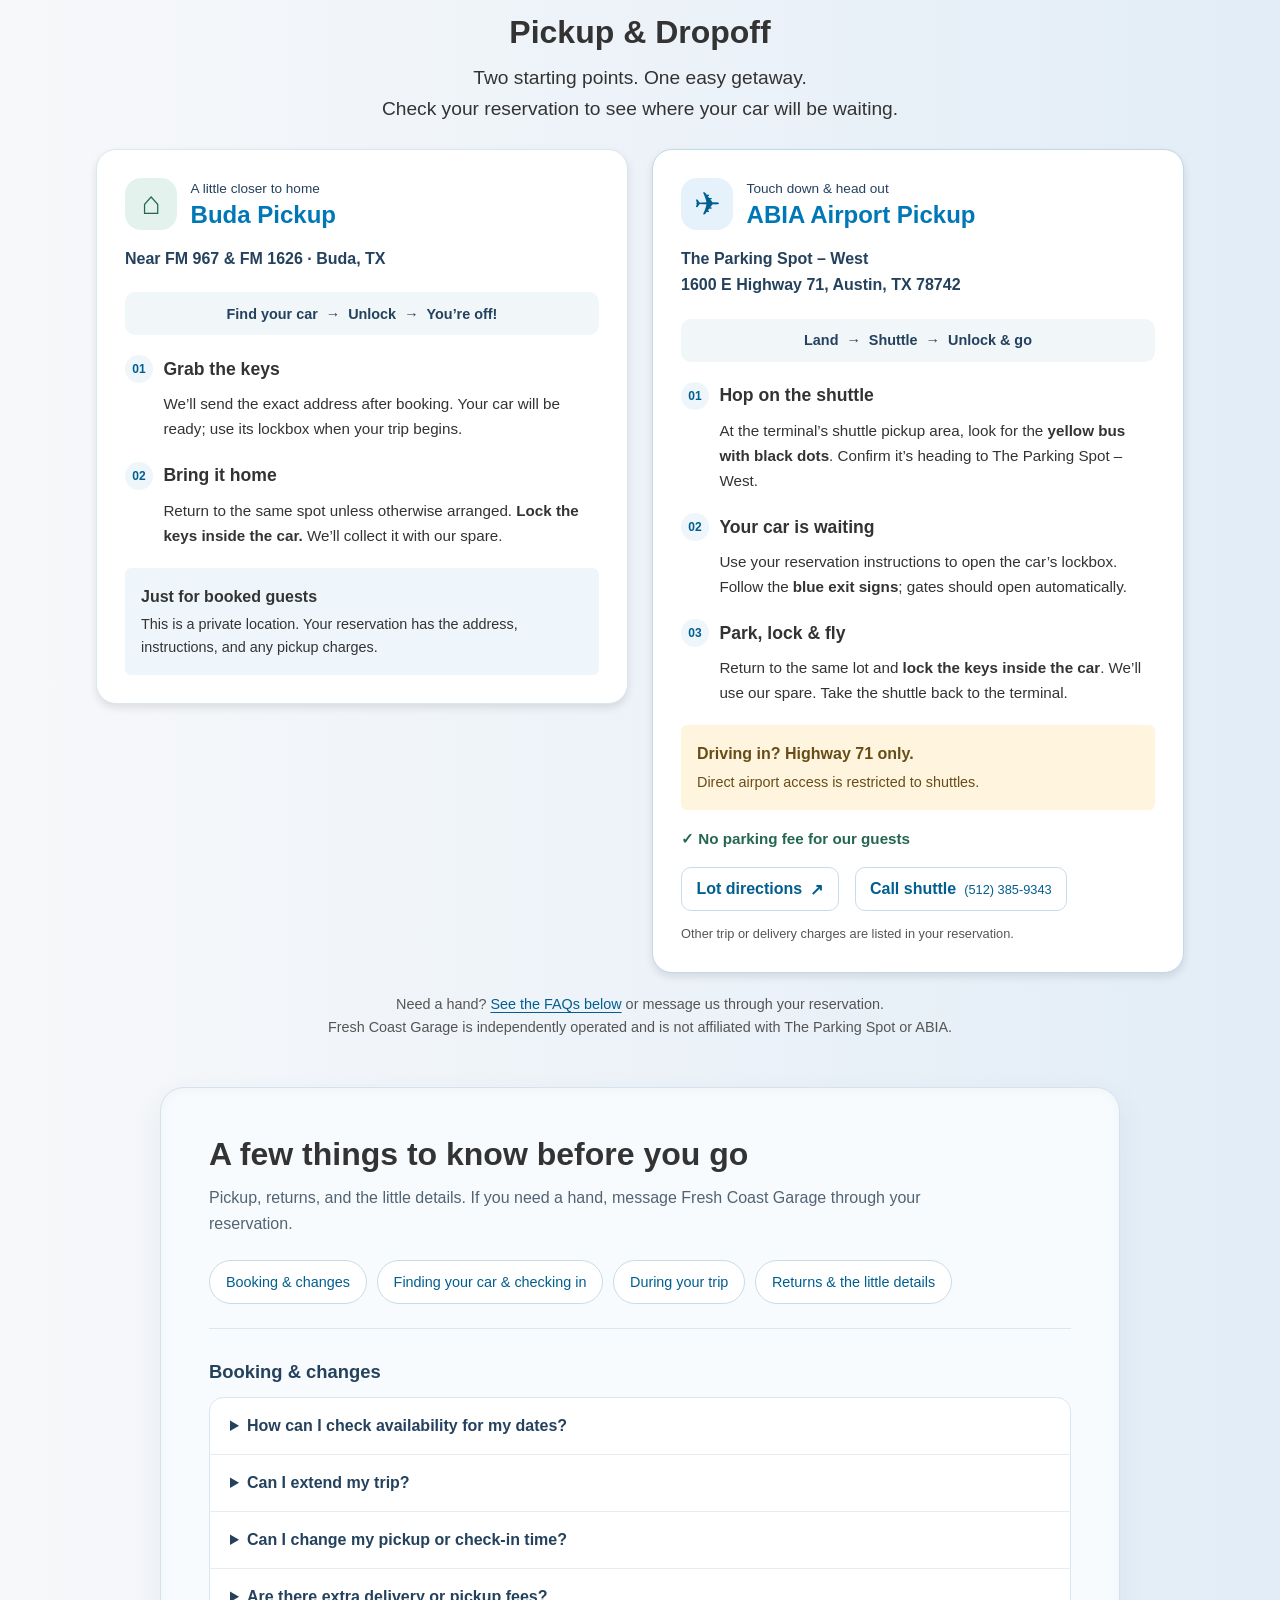
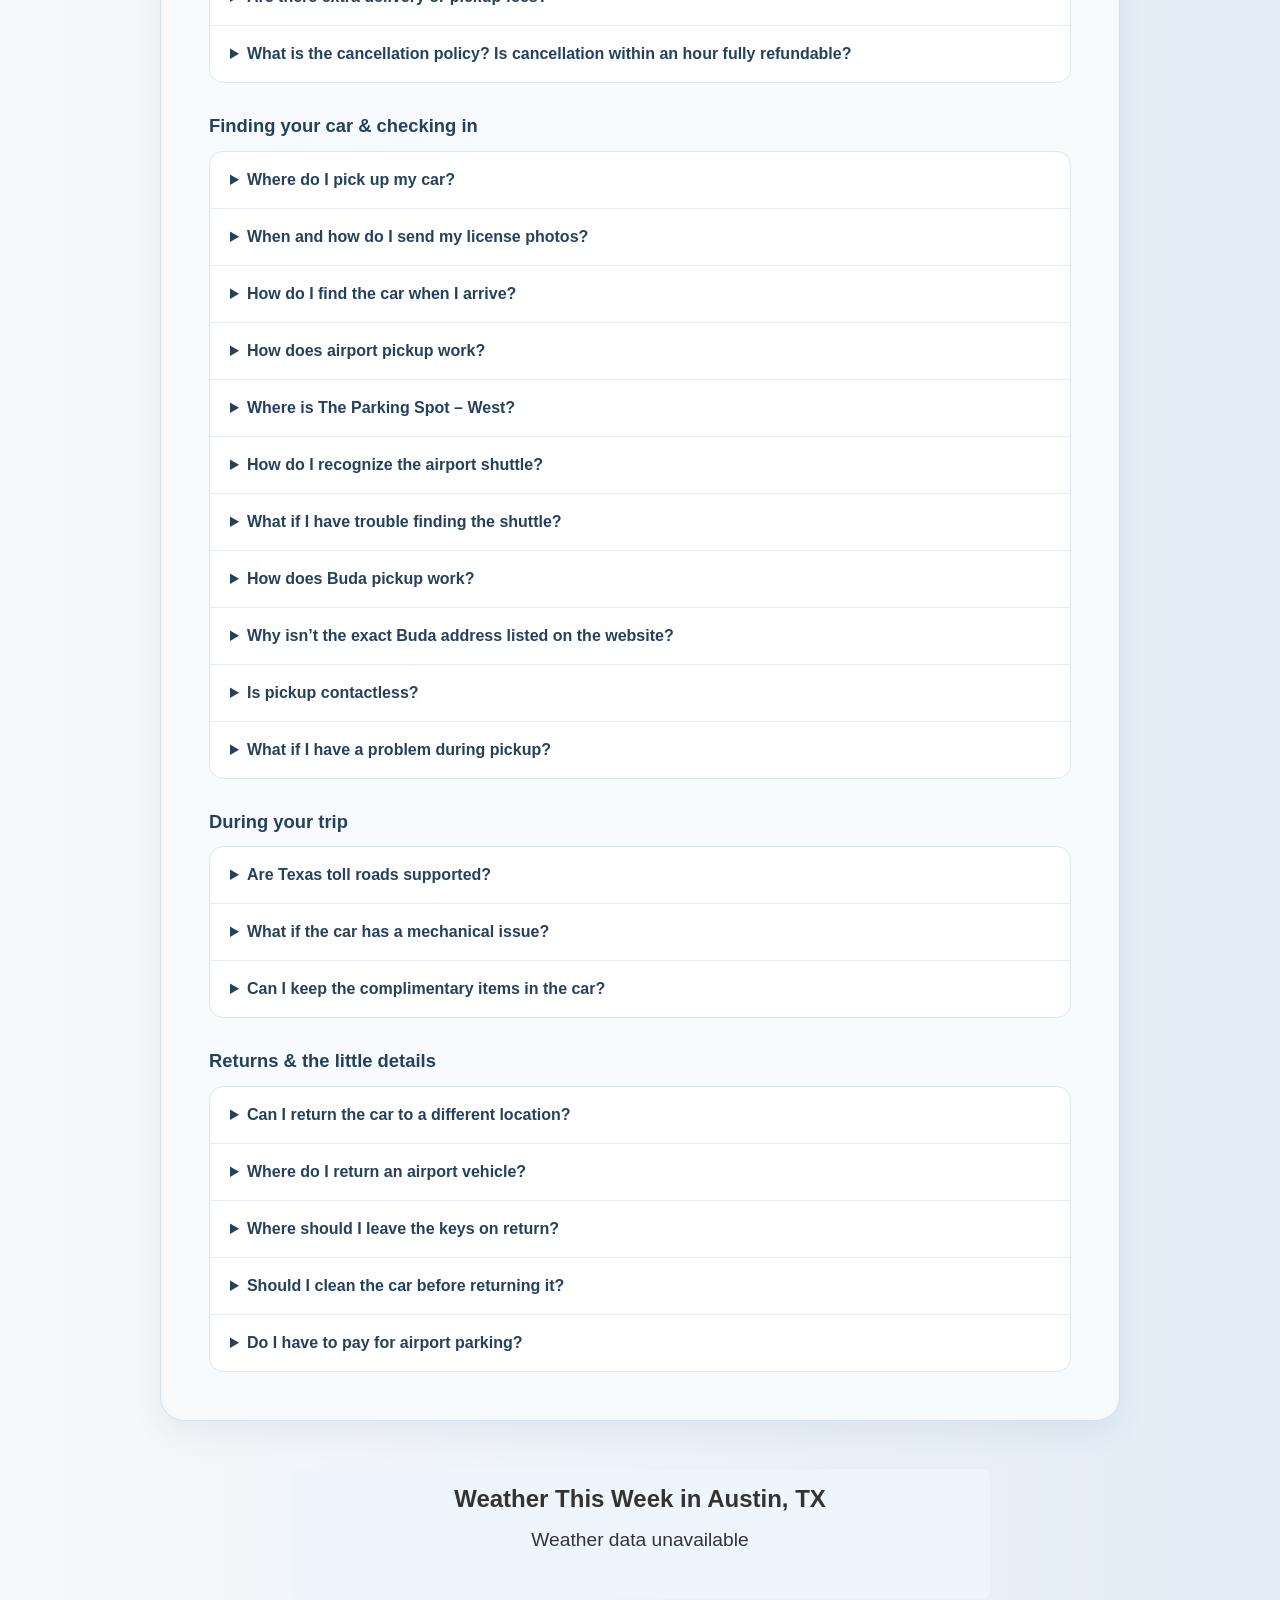
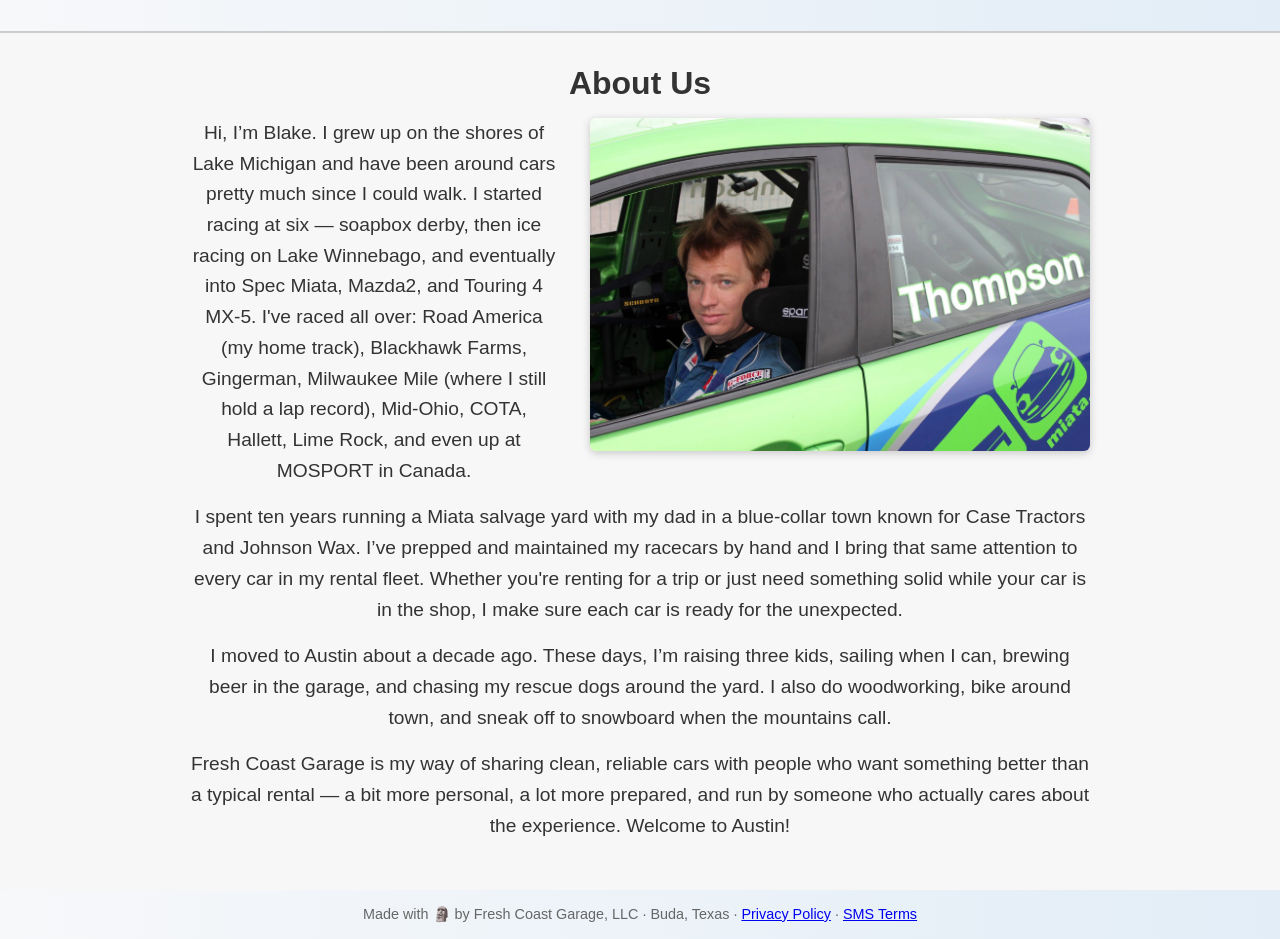
==== commit 1642ad32: "Enhance FAQ section with inset styling for improved readability and layout" ====
--- a/index.html
+++ b/index.html
@@ -162,6 +162,7 @@
     </section>
 
     <section id="faq" class="guest-section" aria-labelledby="faq-heading">
+      <div class="faq-inset">
       <h2 id="faq-heading">A few things to know before you go</h2>
       <p class="section-intro">Pickup, returns, and the little details. If you need a hand, message Fresh Coast Garage through your reservation.</p>
       <div class="faq-topics" aria-label="FAQ topics">
@@ -214,6 +215,7 @@
           <details><summary>Do I have to pay for airport parking?</summary><p>No. Fresh Coast Garage guests do not pay the parking fee when picking up or returning one of our vehicles through this arrangement.</p></details>
         </div>
       </section>
+      </div>
     </section>
 
     <section id="weather">
--- a/styles.css
+++ b/styles.css
@@ -339,16 +339,31 @@
 .pickup-actions a { display: inline-flex; flex-wrap: wrap; gap: 0.3rem 0.5rem; align-items: center; justify-content: center; min-height: 44px; font-weight: 600; padding: 0.65rem 0.9rem; border: 1px solid #c9dce8; border-radius: 10px; text-decoration: none; }
 .pickup-actions a:hover { background: #eef6fb; }
 .guest-section .pickup-footnote { font-size: 0.9rem; line-height: 1.6; margin: 1.25rem auto 0; color: #555; max-width: 900px; }
-.faq-list { max-width: 900px; margin: 0 auto; display: grid; gap: 0.75rem; }
+.faq-inset {
+  max-width: 960px;
+  margin: 0 auto;
+  padding: clamp(1.25rem, 4vw, 3rem);
+  background: #f8fbfd;
+  border: 1px solid #d5e2eb;
+  border-radius: 24px;
+  box-shadow: inset 0 2px 8px rgba(36,65,93,0.04), 0 12px 32px rgba(36,65,93,0.07);
+  text-align: left;
+}
+.faq-inset .section-intro { margin-left: 0; color: #526373; font-size: 1rem; }
+.faq-list { margin: 0 auto; display: grid; gap: 0; border: 1px solid #dbe6ee; border-radius: 14px; background: #fff; }
+.faq-list details { background: transparent; border-radius: 0; box-shadow: none; }
+.faq-list details + details { border-top: 1px solid #e6edf2; }
 .faq-topics { display: flex; flex-wrap: wrap; justify-content: center; gap: 0.6rem; margin: 0 auto 2rem; max-width: 900px; }
 .faq-topics a { display: inline-flex; align-items: center; min-height: 44px; padding: 0.6rem 1rem; border-radius: 999px; background: #fff; border: 1px solid #c9dce8; font-size: 0.9rem; text-decoration: none; }
 .faq-topics a:hover { background: #eef6fb; }
+.faq-inset .faq-topics { justify-content: flex-start; padding-bottom: 1.5rem; border-bottom: 1px solid #dbe6ee; }
 .faq-group { max-width: 900px; margin: 0 auto 2rem; }
+.faq-group:last-child { margin-bottom: 0; }
 .faq-group h3 { text-align: left; color: #24415d; font-size: 1.15rem; margin: 0 0 0.85rem; }
-.faq-list summary { padding: 1rem 1.25rem; cursor: pointer; font-weight: 600; line-height: 1.5; color: #005f8e; }
+.faq-list summary { padding: 1rem 1.25rem; cursor: pointer; font-weight: 600; line-height: 1.5; color: #24415d; }
 .faq-list summary:hover { background: #eef6fb; border-radius: 10px; }
 .faq-list details[open] summary { border-bottom: 1px solid #e2edf7; }
-.faq-list p { padding: 1rem 1.25rem; margin: 0; }
+.faq-list p { padding: 1rem 1.25rem; margin: 0; color: #465b6b; font-size: 0.95rem; max-width: 75ch; }
 @media (min-width: 1024px) {
   .pickup-options { grid-template-columns: 1fr 1fr; }
 }
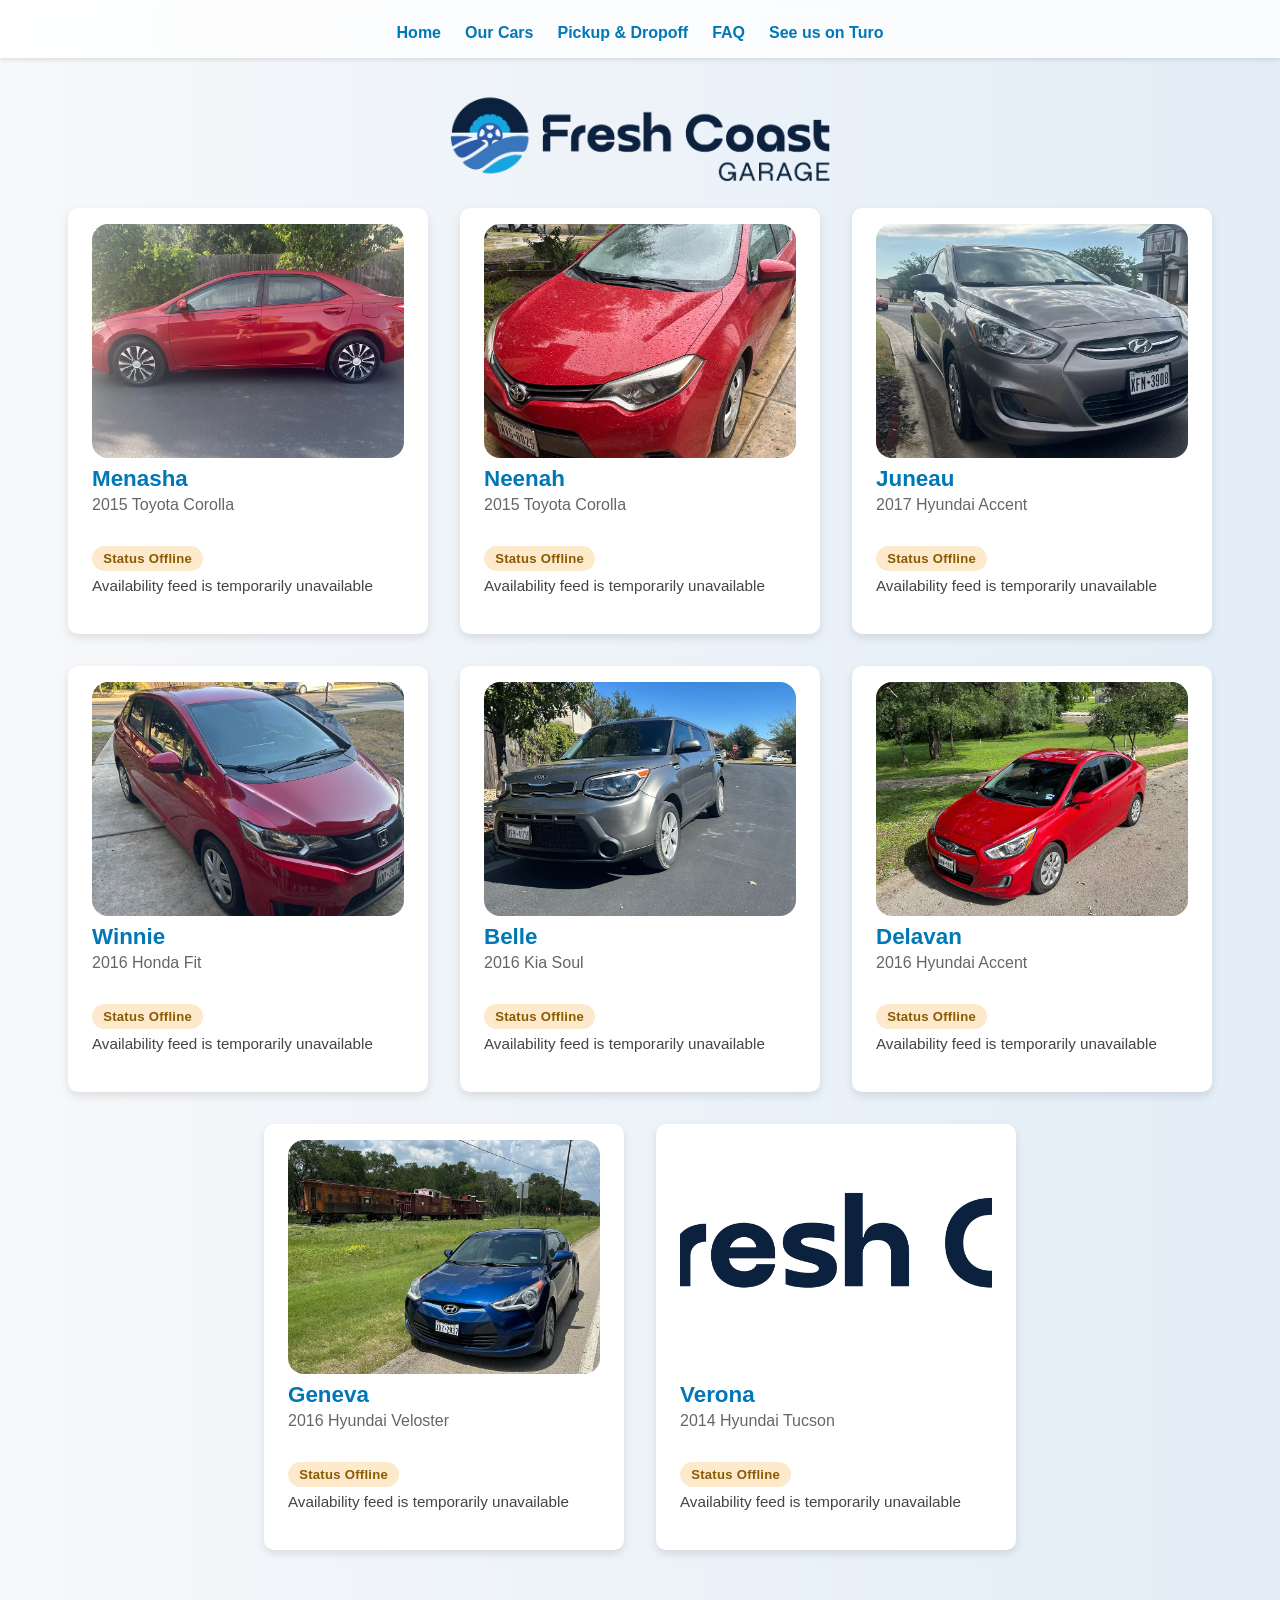
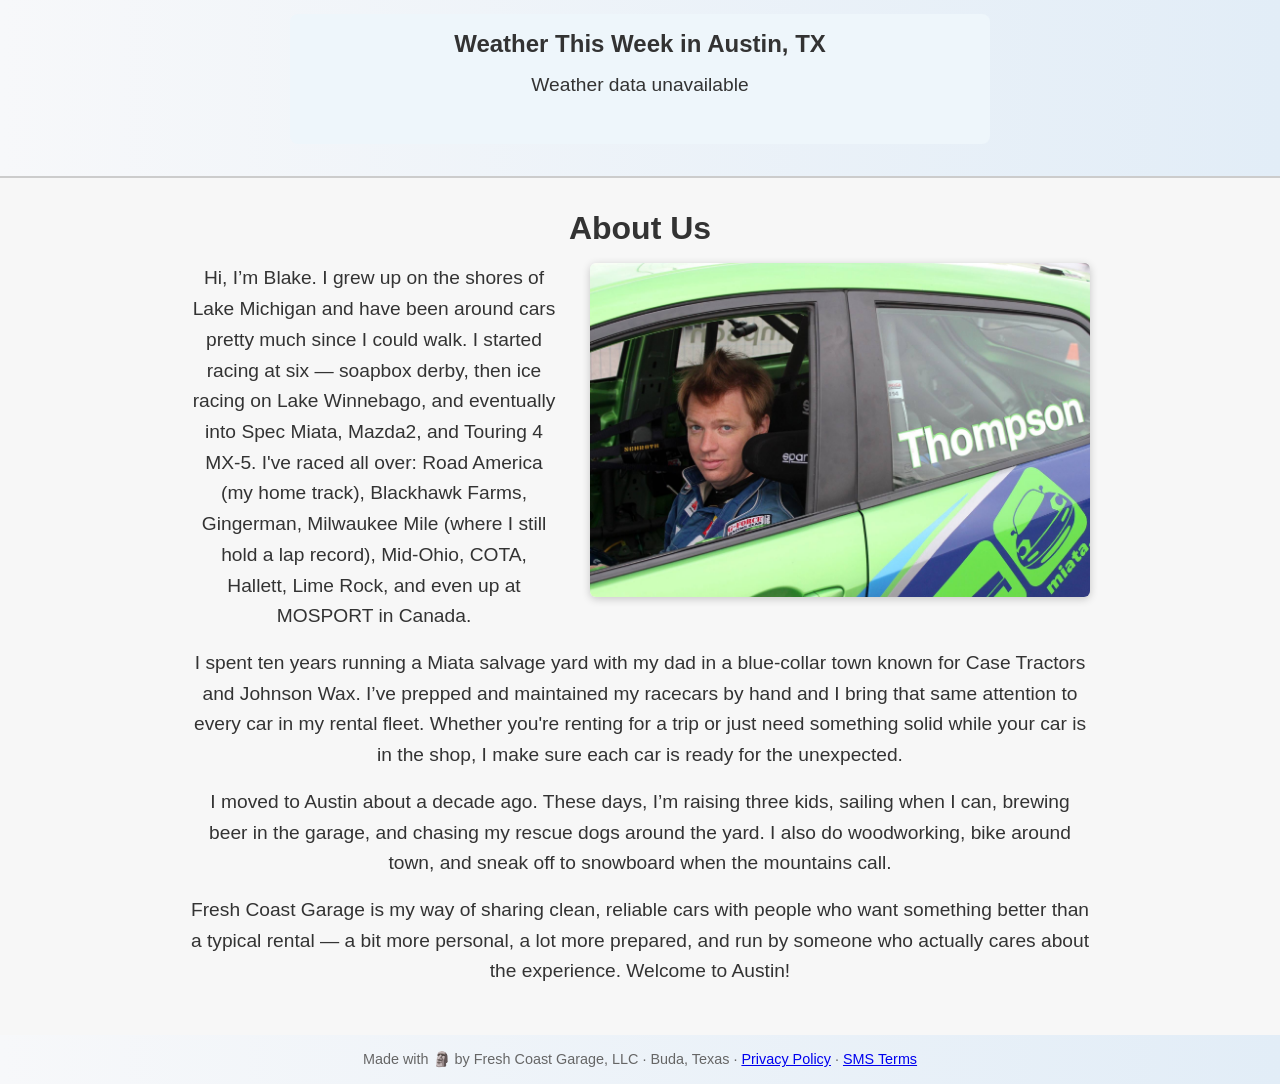
==== commit 26ae8a41: "Add guest pages for Pickup & Dropoff and FAQ; update navigation links and styles" ====
--- a/index.html
+++ b/index.html
@@ -6,7 +6,7 @@
   <title>Fresh Coast Garage</title>
   <meta name="description" content="Local Austin car sharing with Fresh Coast Garage. Explore our cars, contactless Buda TX pickup, and Austin airport Turo pickup and dropoff instructions." />
   <link rel="icon" type="image/jpeg" href="images/icon.jpg" />
-  <link rel="stylesheet" href="styles.css" />
+  <link rel="stylesheet" href="styles.css?v=20260930-guest-pages" />
   <style>
     .car-card {
       position: relative;
@@ -112,8 +112,8 @@
       <ul>
         <li><a href="#">Home</a></li>
         <li><a href="#cars">Our Cars</a></li>
-        <li><a href="#pickup-dropoff">Pickup &amp; Dropoff</a></li>
-        <li><a href="#faq">FAQ</a></li>
+        <li><a href="pickup-dropoff.html">Pickup &amp; Dropoff</a></li>
+        <li><a href="faq.html">FAQ</a></li>
         <li><a href="https://turo.com/us/en/drivers/49832972" target="_blank" rel="noopener">See us on Turo</a></li>
       </ul>
     </nav>
@@ -127,94 +127,6 @@
     <section id="cars">
       <div class="car-cards" id="car-cards">
         <p>Loading cars&hellip;</p>
-      </div>
-    </section>
-
-    <section id="pickup-dropoff" class="guest-section" aria-labelledby="pickup-heading">
-      <h2 id="pickup-heading">Pickup &amp; Dropoff</h2>
-      <p class="section-intro">Two starting points. One easy getaway.<br>Check your reservation to see where your car will be waiting.</p>
-      <div class="pickup-options">
-        <article class="pickup-panel" aria-labelledby="buda-heading">
-          <div class="pickup-card-heading"><span class="pickup-icon" aria-hidden="true">&#8962;</span><div><span class="pickup-tag">A little closer to home</span><h3 id="buda-heading">Buda Pickup</h3></div></div>
-          <p class="pickup-location">Near FM 967 &amp; FM 1626 &middot; Buda, TX</p>
-          <div class="pickup-route" aria-label="Pickup process"><span>Find your car</span><span aria-hidden="true">&rarr;</span><span>Unlock</span><span aria-hidden="true">&rarr;</span><span>You&rsquo;re off!</span></div>
-          <div class="pickup-moment"><h4><span aria-hidden="true">01</span> Grab the keys</h4><p>We&rsquo;ll send the exact address after booking. Your car will be ready; use its lockbox when your trip begins.</p></div>
-          <div class="pickup-moment"><h4><span aria-hidden="true">02</span> Bring it home</h4><p>Return to the same spot unless otherwise arranged. <strong>Lock the keys inside the car.</strong> We&rsquo;ll collect it with our spare.</p></div>
-          <div class="pickup-note"><strong>Just for booked guests</strong><span>This is a private location. Your reservation has the address, instructions, and any pickup charges.</span></div>
-        </article>
-        <article class="pickup-panel airport-panel" aria-labelledby="airport-heading">
-          <div class="pickup-card-heading"><span class="pickup-icon" aria-hidden="true">&#9992;</span><div><span class="pickup-tag">Touch down &amp; head out</span><h3 id="airport-heading">ABIA Airport Pickup</h3></div></div>
-          <p class="pickup-location">The Parking Spot &ndash; West<br>1600 E Highway 71, Austin, TX 78742</p>
-          <div class="pickup-route" aria-label="Pickup process"><span>Land</span><span aria-hidden="true">&rarr;</span><span>Shuttle</span><span aria-hidden="true">&rarr;</span><span>Unlock &amp; go</span></div>
-          <div class="pickup-moment"><h4><span aria-hidden="true">01</span> Hop on the shuttle</h4><p>At the terminal&rsquo;s shuttle pickup area, look for the <strong>yellow bus with black dots</strong>. Confirm it&rsquo;s heading to The Parking Spot &ndash; West.</p></div>
-          <div class="pickup-moment"><h4><span aria-hidden="true">02</span> Your car is waiting</h4><p>Use your reservation instructions to open the car&rsquo;s lockbox. Follow the <strong>blue exit signs</strong>; gates should open automatically.</p></div>
-          <div class="pickup-moment"><h4><span aria-hidden="true">03</span> Park, lock &amp; fly</h4><p>Return to the same lot and <strong>lock the keys inside the car</strong>. We&rsquo;ll use our spare. Take the shuttle back to the terminal.</p></div>
-          <div class="pickup-note arrival-note"><strong>Driving in? Highway 71 only.</strong><span>Direct airport access is restricted to shuttles.</span></div>
-          <p class="parking-perk"><span aria-hidden="true">&#10003;</span> No parking fee for our guests</p>
-          <div class="pickup-actions">
-            <a href="https://www.google.com/maps/search/?api=1&amp;query=The+Parking+Spot+West+1600+E+Highway+71+Austin+TX+78742">Lot directions <span aria-hidden="true">&nearr;</span></a>
-            <a href="tel:+15123859343">Call shuttle <span class="shuttle-number">(512) 385-9343</span></a>
-          </div>
-          <p class="pickup-small">Other trip or delivery charges are listed in your reservation.</p>
-        </article>
-      </div>
-      <p class="pickup-footnote">Need a hand? <a href="#faq">See the FAQs below</a> or message us through your reservation.<br>Fresh Coast Garage is independently operated and is not affiliated with The Parking Spot or ABIA.</p>
-    </section>
-
-    <section id="faq" class="guest-section" aria-labelledby="faq-heading">
-      <div class="faq-inset">
-      <h2 id="faq-heading">A few things to know before you go</h2>
-      <p class="section-intro">Pickup, returns, and the little details. If you need a hand, message Fresh Coast Garage through your reservation.</p>
-      <div class="faq-topics" aria-label="FAQ topics">
-        <a href="#faq-booking">Booking &amp; changes</a>
-        <a href="#faq-arrival">Finding your car &amp; checking in</a>
-        <a href="#faq-on-the-road">During your trip</a>
-        <a href="#faq-returns">Returns &amp; the little details</a>
-      </div>
-      <section class="faq-group" id="faq-booking" aria-labelledby="faq-booking-heading">
-        <h3 id="faq-booking-heading">Booking &amp; changes</h3>
-        <div class="faq-list">
-          <details><summary>How can I check availability for my dates?</summary><p>Start with <a href="#cars">Our Cars</a>, then open the vehicle on Turo and enter your exact pickup and return dates and times. Turo shows availability and pricing for your selected trip; the website cards are a quick overview.</p></details>
-          <details><summary>Can I extend my trip?</summary><p>Request an extension through your Turo reservation before your scheduled return. Extensions depend on availability and confirmation in Turo, and the price may change. Until the extension is confirmed, your original return time still applies.</p></details>
-          <details><summary>Can I change my pickup or check-in time?</summary><p>Message us through your reservation as soon as your plans change. Request any needed trip-time change in Turo and wait for confirmation before arriving earlier. A later pickup does not automatically extend your return time.</p></details>
-          <details><summary>Are there extra delivery or pickup fees?</summary><p>Fees depend on the pickup location and reservation. Review the price breakdown in Turo before booking or confirming a location change. Guests do not pay the parking fee for our The Parking Spot &ndash; West arrangement; other trip or delivery charges may still apply.</p></details>
-          <details><summary>What is the cancellation policy? Is cancellation within an hour fully refundable?</summary><p>Refund eligibility depends on your booking type and timing, so a full refund within an hour is not a blanket guarantee. Check the cancellation terms in your Turo reservation before canceling. See <a href="https://help.turo.com/canceling-a-trip-with-your-host-HJyUE4xN9">Turo&rsquo;s cancellation guidance</a> for the current rules.</p></details>
-        </div>
-      </section>
-      <section class="faq-group" id="faq-arrival" aria-labelledby="faq-arrival-heading">
-        <h3 id="faq-arrival-heading">Finding your car &amp; checking in</h3>
-        <div class="faq-list">
-          <details><summary>Where do I pick up my car?</summary><p>Vehicles are generally available from our Buda location near FM 967 &amp; FM 1626 or The Parking Spot &ndash; West near Austin-Bergstrom International Airport. Your reservation identifies your pickup location. See our <a href="#pickup-dropoff">pickup and dropoff guide</a> for the steps.</p></details>
-          <details><summary>When and how do I send my license photos?</summary><p>Follow the identity and license verification prompts in your Turo reservation before pickup. Upload the requested photos through Turo&rsquo;s verification flow when prompted, and bring your valid driver&rsquo;s license. Message us through the reservation if you have trouble completing check-in.</p></details>
-          <details><summary>How do I find the car when I arrive?</summary><p>Use the exact pickup location and vehicle instructions in your reservation. For airport pickup, take The Parking Spot &ndash; West shuttle to the lot first. If you cannot find the car, message us through your reservation so we can help.</p></details>
-          <details><summary>How does airport pickup work?</summary><p>Your car will be waiting at The Parking Spot &ndash; West near ABIA. Take The Parking Spot &ndash; West shuttle from the airport terminal to the lot, then use the lockbox on the vehicle for contactless pickup. Follow the blue exit signs when leaving; the gates should open automatically.</p></details>
-          <details><summary>Where is The Parking Spot &ndash; West?</summary><p>The lot is at <a href="https://www.google.com/maps/search/?api=1&amp;query=The+Parking+Spot+West+1600+E+Highway+71+Austin+TX+78742">1600 E Highway 71, Austin, TX 78742</a>. When driving to the lot, you must enter from Highway 71. The direct access from the airport is restricted to shuttles and cannot be used by guests.</p></details>
-          <details><summary>How do I recognize the airport shuttle?</summary><p>Look for The Parking Spot&rsquo;s yellow shuttle bus with black polka dots. Confirm it&rsquo;s the shuttle to the West lot before boarding.</p></details>
-          <details><summary>What if I have trouble finding the shuttle?</summary><p>Call The Parking Spot &ndash; West at <a href="tel:+15123859343">(512) 385-9343</a> for shuttle help.</p></details>
-          <details><summary>How does Buda pickup work?</summary><p>Your vehicle will be prepared before your trip at our Buda pickup location near FM 967 &amp; FM 1626. Pickup is contactless using a lockbox. Exact pickup instructions are provided with your reservation. Return to the same location unless otherwise arranged, and lock the keys inside the car. We&rsquo;ll use our spare key to collect it.</p></details>
-          <details><summary>Why isn&rsquo;t the exact Buda address listed on the website?</summary><p>The Buda pickup point is a private location, so the exact address and pickup instructions are provided directly to booked guests.</p></details>
-          <details><summary>Is pickup contactless?</summary><p>Yes. Vehicles are generally prepared in advance and secured with a lockbox so you can begin your trip without coordinating an in-person key exchange.</p></details>
-          <details><summary>What if I have a problem during pickup?</summary><p>Message Fresh Coast Garage through your reservation. For airport shuttle-specific issues, call The Parking Spot &ndash; West at <a href="tel:+15123859343">(512) 385-9343</a>.</p></details>
-        </div>
-      </section>
-      <section class="faq-group" id="faq-on-the-road" aria-labelledby="faq-on-the-road-heading">
-        <h3 id="faq-on-the-road-heading">During your trip</h3>
-        <div class="faq-list">
-          <details><summary>Are Texas toll roads supported?</summary><p>Yes. Our vehicles have a Texas-compatible toll tag. You can use toll roads normally, and toll charges are billed after the trip according to your reservation terms.</p></details>
-          <details><summary>What if the car has a mechanical issue?</summary><p>If the car seems unsafe to drive, stop somewhere safe and do not continue driving. Message us through your reservation and contact <a href="https://help.turo.com/en_us/roadside-assistance-or-us-guests-BJBiEVgE9">Turo roadside assistance</a> for a breakdown or roadside issue. In an emergency, call 911.</p></details>
-          <details><summary>Can I keep the complimentary items in the car?</summary><p>The cords and lotion are yours to keep &mdash; enjoy! Please leave the sunshade and 12V USB charger in the car when you return it.</p></details>
-        </div>
-      </section>
-      <section class="faq-group" id="faq-returns" aria-labelledby="faq-returns-heading">
-        <h3 id="faq-returns-heading">Returns &amp; the little details</h3>
-        <div class="faq-list">
-          <details><summary>Can I return the car to a different location?</summary><p>Please ask us through your reservation before changing the return location. A different dropoff point depends on availability, confirmation, and any applicable fees. Until a change is confirmed in your reservation, return to the original location.</p></details>
-          <details><summary>Where do I return an airport vehicle?</summary><p>Return the vehicle to The Parking Spot &ndash; West, entering from Highway 71. The direct airport access is for shuttles only. Park the car and lock the keys inside; we&rsquo;ll use our spare key to collect it. Then take The Parking Spot shuttle back to the airport terminal.</p></details>
-          <details><summary>Where should I leave the keys on return?</summary><p>Lock the keys inside the car when you return it to the agreed location. We&rsquo;ll use our spare key to collect the vehicle. Check for your phone, wallet, luggage, and other belongings before locking up.</p></details>
-          <details><summary>Should I clean the car before returning it?</summary><p>We take care of the cleaning, so please don&rsquo;t wash the outside. Just keep the inside tidy and take your rubbish and personal belongings with you when you return the car.</p></details>
-          <details><summary>Do I have to pay for airport parking?</summary><p>No. Fresh Coast Garage guests do not pay the parking fee when picking up or returning one of our vehicles through this arrangement.</p></details>
-        </div>
-      </section>
       </div>
     </section>
 
--- a/styles.css
+++ b/styles.css
@@ -284,7 +284,9 @@
   margin: 0 auto 3rem;
   padding: 0 1rem;
 }
-.guest-section h2 { font-size: 2rem; margin-bottom: 0.75rem; }
+.guest-section h1, .guest-section h2 { font-size: 2rem; margin-bottom: 0.75rem; }
+.guest-home-link { display: block; width: fit-content; margin: 0 auto 1.5rem; color: #005f8e; padding: 0.65rem 1rem; text-underline-offset: 3px; }
+nav a[aria-current="page"] { color: #24415d; text-decoration: underline; text-underline-offset: 5px; }
 .guest-section .section-intro {
   max-width: 750px;
   margin: 0 auto 1.5rem;
@@ -372,7 +374,7 @@
   nav ul { gap: 0.25rem 1rem; margin-top: 0; }
   nav a { display: inline-flex; align-items: center; min-height: 44px; }
   main { margin-top: 110px; }
-  .guest-section h2 { font-size: 1.6rem; }
+  .guest-section h1, .guest-section h2 { font-size: 1.6rem; }
   .pickup-panel { padding: 1.25rem; }
 }
 
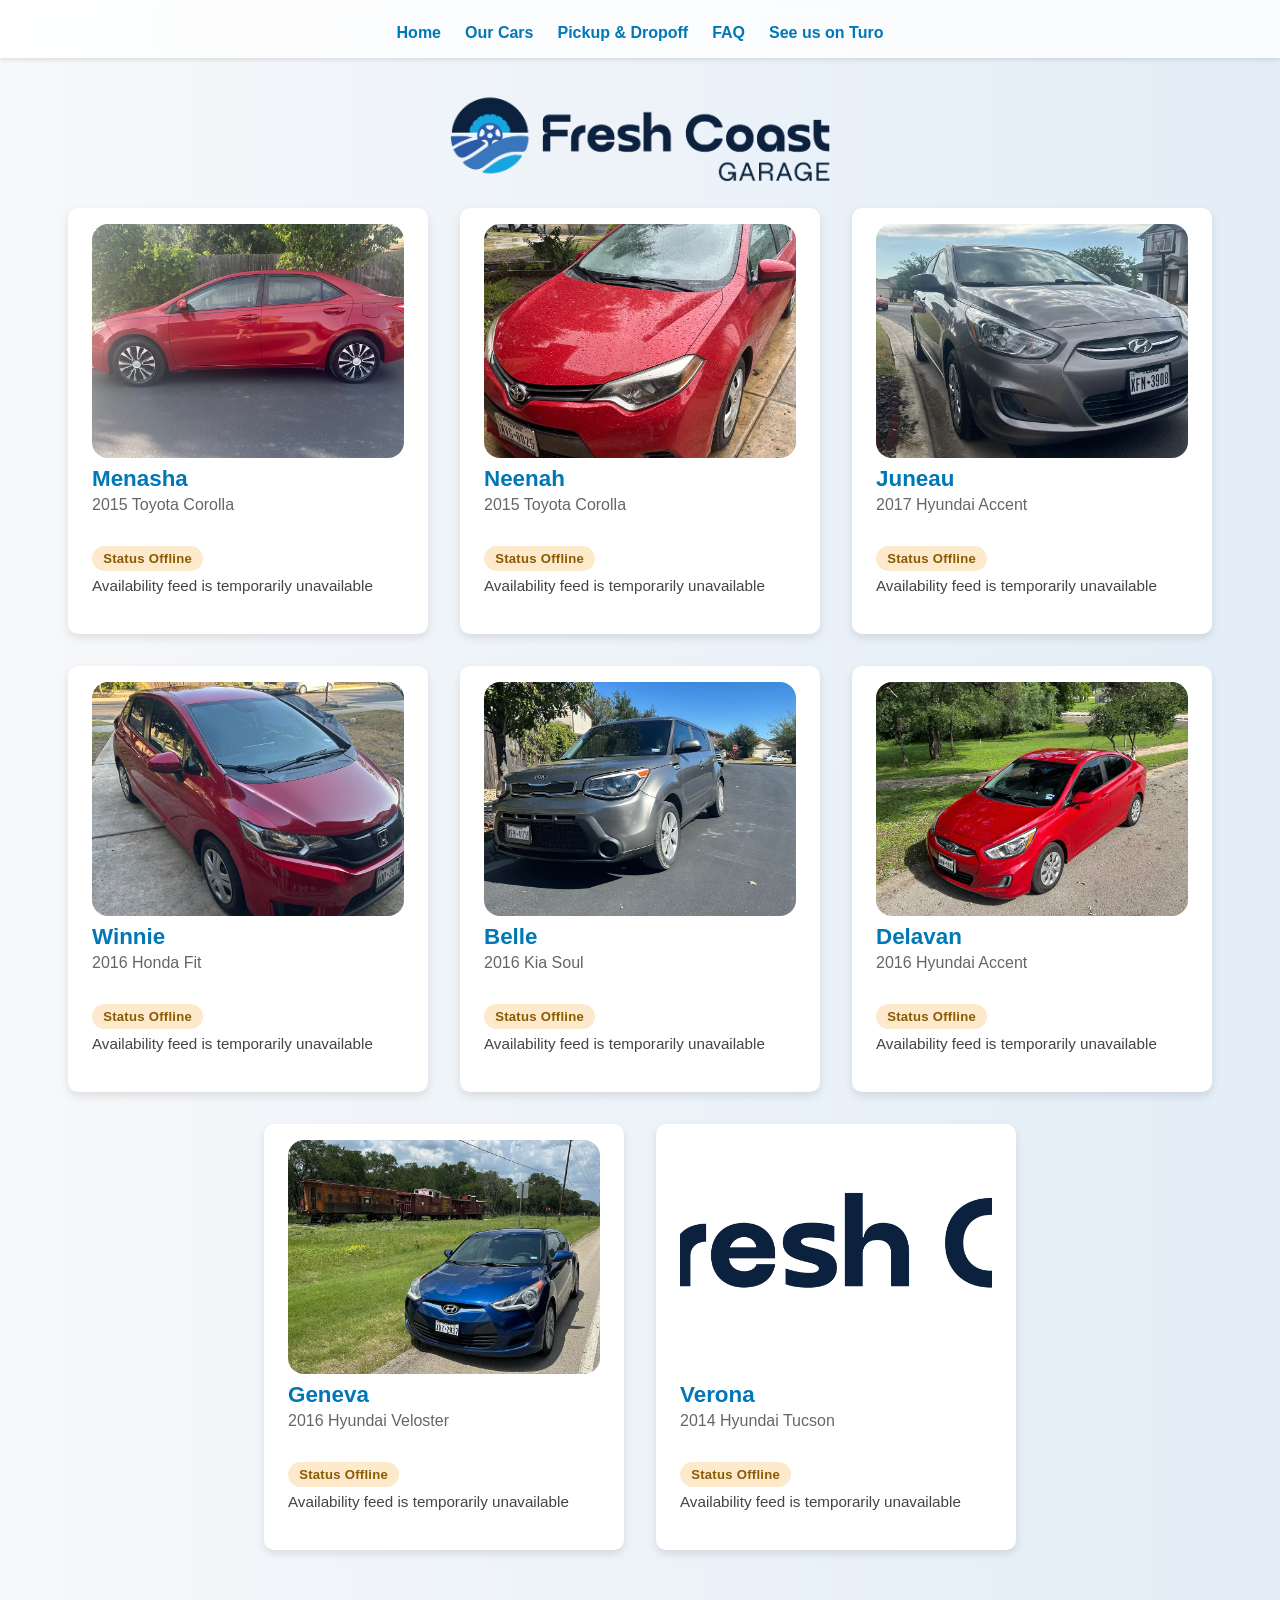
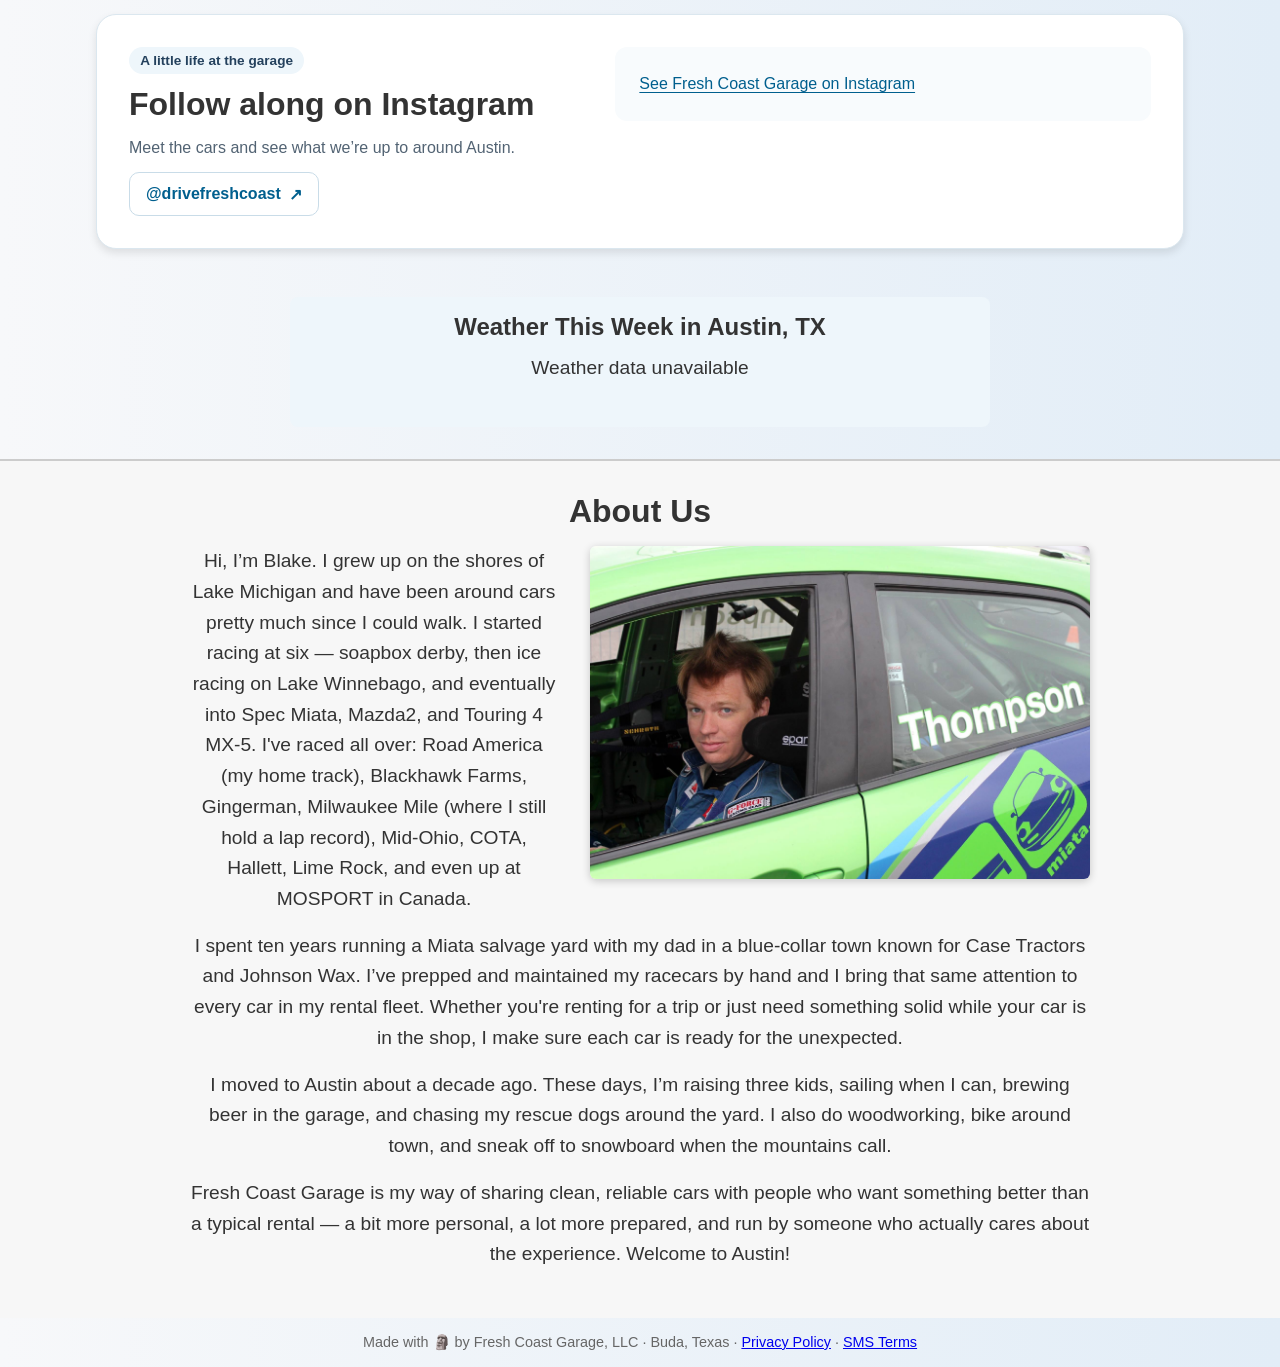
==== commit d621e137: "Add Instagram section to homepage; update styles for improved layout and presentation" ====
--- a/index.html
+++ b/index.html
@@ -6,7 +6,7 @@
   <title>Fresh Coast Garage</title>
   <meta name="description" content="Local Austin car sharing with Fresh Coast Garage. Explore our cars, contactless Buda TX pickup, and Austin airport Turo pickup and dropoff instructions." />
   <link rel="icon" type="image/jpeg" href="images/icon.jpg" />
-  <link rel="stylesheet" href="styles.css?v=20260930-guest-pages" />
+  <link rel="stylesheet" href="styles.css?v=20261001-instagram" />
   <style>
     .car-card {
       position: relative;
@@ -130,6 +130,22 @@
       </div>
     </section>
 
+    <section id="instagram" class="guest-section" aria-labelledby="instagram-heading">
+      <div class="instagram-card">
+        <div class="instagram-intro">
+          <span class="pickup-tag">A little life at the garage</span>
+          <h2 id="instagram-heading">Follow along on Instagram</h2>
+          <p>Meet the cars and see what we&rsquo;re up to around Austin.</p>
+          <a class="instagram-follow" href="https://www.instagram.com/drivefreshcoast/" target="_blank" rel="noopener noreferrer">@drivefreshcoast <span aria-hidden="true">&nearr;</span></a>
+        </div>
+        <div class="instagram-feed">
+          <blockquote class="instagram-media" data-instgrm-permalink="https://www.instagram.com/drivefreshcoast/" data-instgrm-version="14">
+            <a href="https://www.instagram.com/drivefreshcoast/" target="_blank" rel="noopener noreferrer">See Fresh Coast Garage on Instagram</a>
+          </blockquote>
+        </div>
+      </div>
+    </section>
+
     <section id="weather">
       <h2>Weather This Week in Austin, TX</h2>
       <div id="weather-forecast" class="weather-cards">
@@ -159,6 +175,7 @@
     <a href="/smsconsent.html">SMS Terms</a>
   </footer>
 
+  <script async src="https://www.instagram.com/embed.js"></script>
   <script>
     // Used for missing feed metadata and when the feed is offline.
     const fallbackFleet = [
--- a/styles.css
+++ b/styles.css
@@ -271,6 +271,17 @@
 }
 
 /* Guest guide: shared colors and card treatment with the fleet. */
+.instagram-card { display: grid; gap: 1.5rem; padding: clamp(1rem, 3vw, 2rem); background: #fff; border: 1px solid #dbe7ef; border-radius: 20px; box-shadow: 0 4px 8px rgba(0,0,0,0.1); text-align: left; }
+.instagram-intro { align-self: center; min-width: 0; }
+.instagram-intro p { font-size: 1rem; line-height: 1.6; margin: 0.75rem 0; color: #526373; }
+.instagram-follow { display: inline-flex; align-items: center; gap: 0.5rem; min-height: 44px; padding: 0.65rem 1rem; border: 1px solid #c9dce8; border-radius: 10px; font-weight: 600; text-decoration: none; }
+.instagram-follow:hover { background: #eef6fb; }
+.instagram-feed { min-width: 0; width: 100%; max-width: 540px; margin: 0 auto; }
+.instagram-feed .instagram-media { width: 100% !important; min-width: 0 !important; max-width: 100% !important; margin: 0 !important; }
+.instagram-feed blockquote { padding: 1.5rem; background: #f8fbfd; border-radius: 12px; line-height: 1.6; }
+@media (min-width: 1024px) {
+  .instagram-card { grid-template-columns: minmax(0, 1fr) minmax(0, 1.2fr); gap: 2.5rem; }
+}
 main { width: 100%; }
 .logo-container img { max-width: 100%; height: auto; }
 section[id] { scroll-margin-top: 8rem; }
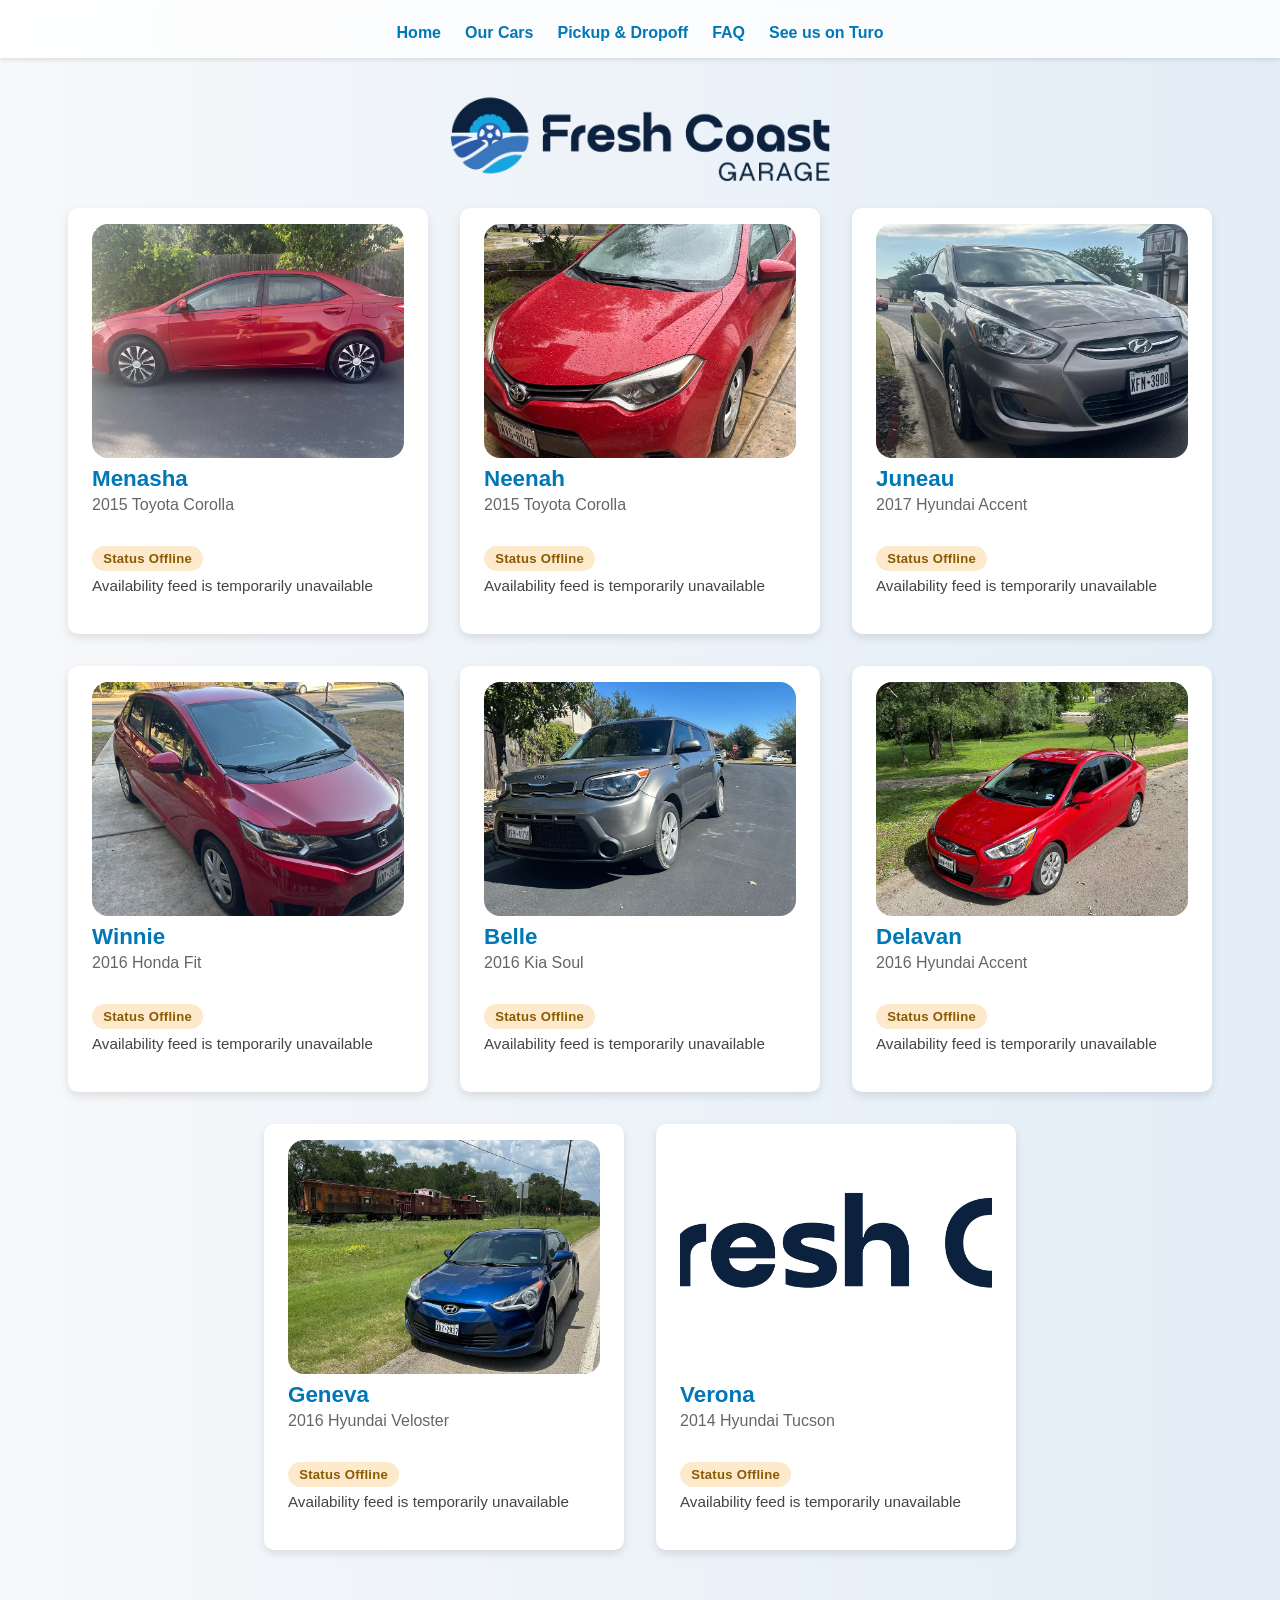
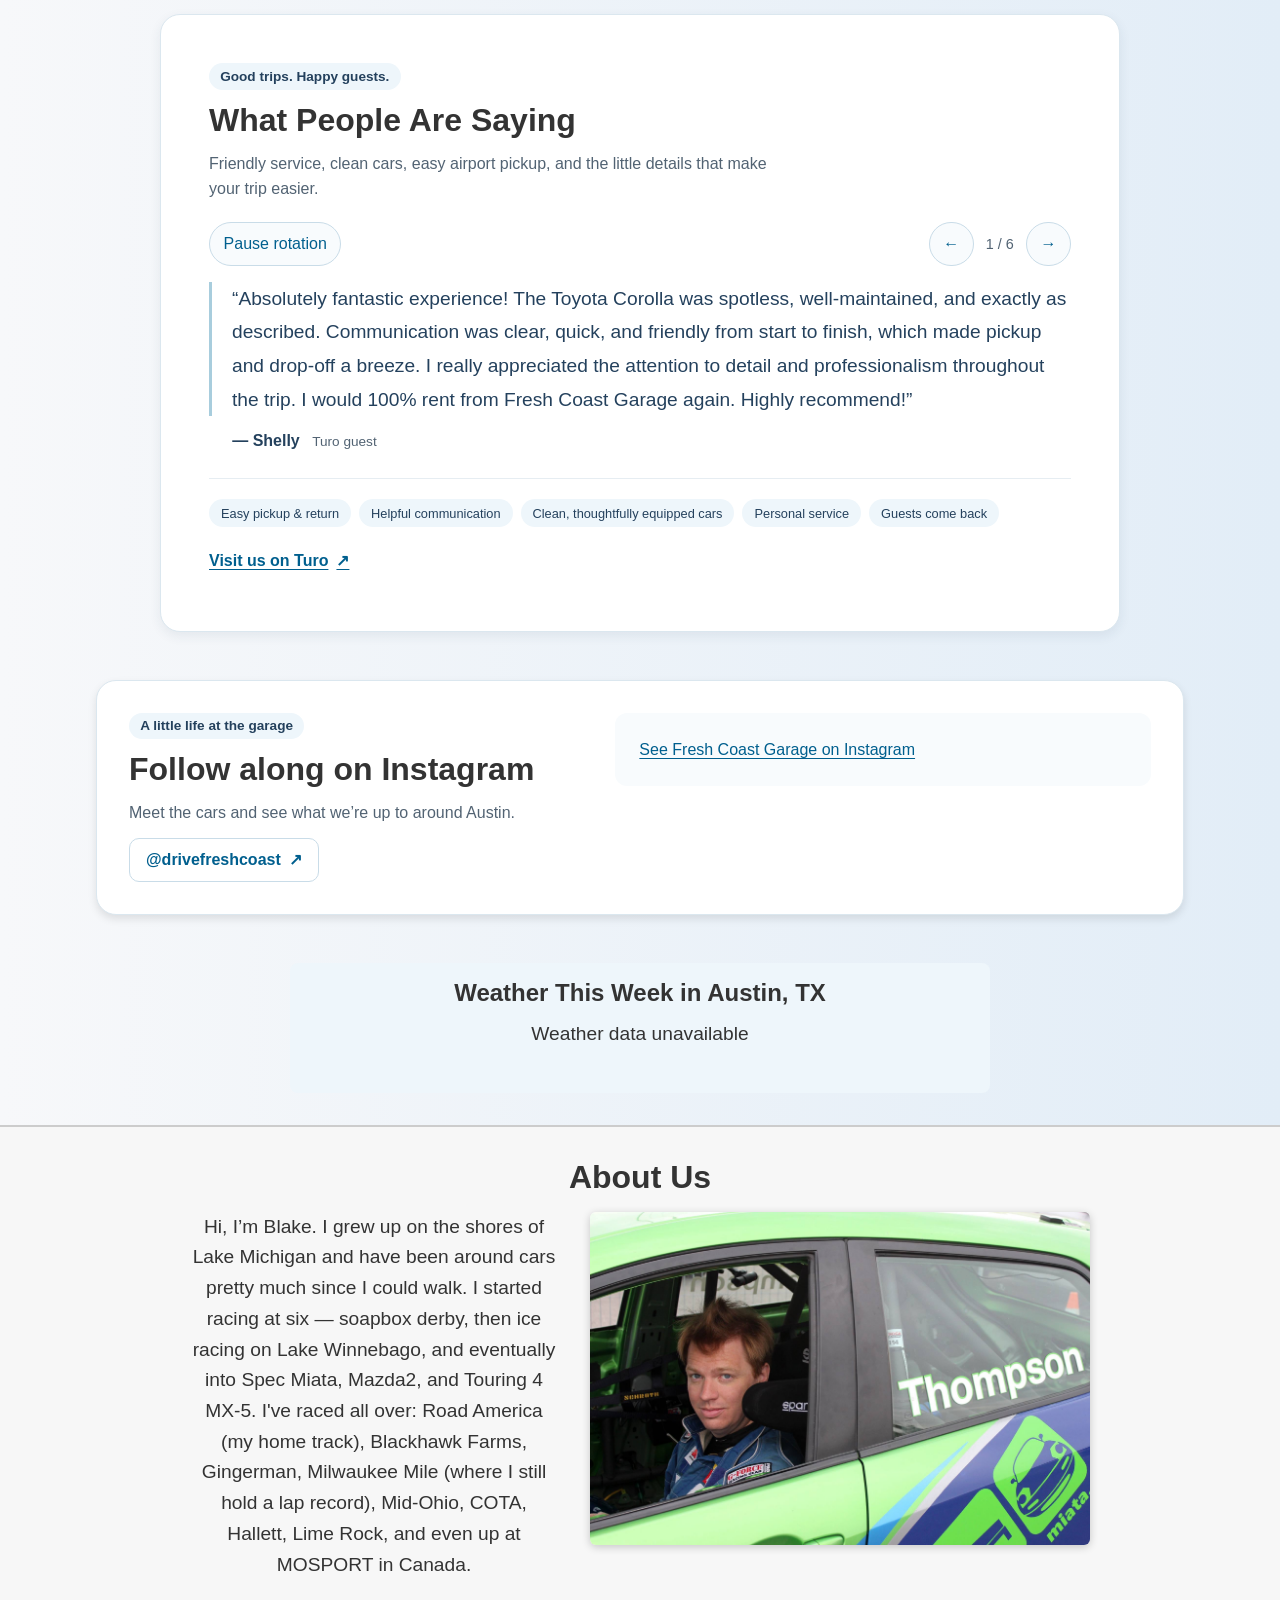
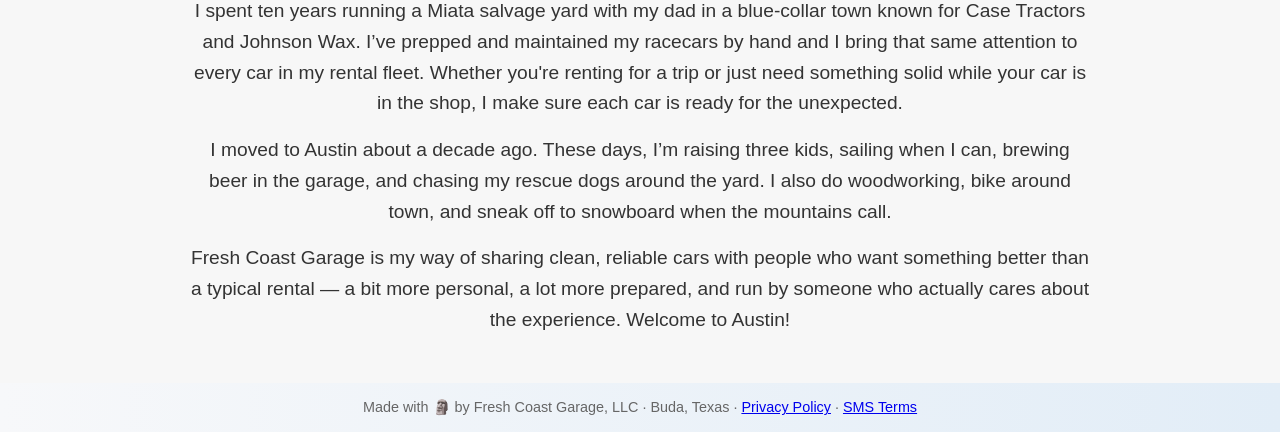
==== commit eb07cdcb: "Add guest reviews section with carousel functionality; update styles for improved presentation" ====
--- a/index.html
+++ b/index.html
@@ -6,7 +6,7 @@
   <title>Fresh Coast Garage</title>
   <meta name="description" content="Local Austin car sharing with Fresh Coast Garage. Explore our cars, contactless Buda TX pickup, and Austin airport Turo pickup and dropoff instructions." />
   <link rel="icon" type="image/jpeg" href="images/icon.jpg" />
-  <link rel="stylesheet" href="styles.css?v=20261001-instagram" />
+  <link rel="stylesheet" href="styles.css?v=20261002-reviews" />
   <style>
     .car-card {
       position: relative;
@@ -127,6 +127,52 @@
     <section id="cars">
       <div class="car-cards" id="car-cards">
         <p>Loading cars&hellip;</p>
+      </div>
+    </section>
+
+    <section id="guest-reviews" class="guest-section" aria-labelledby="reviews-heading">
+      <div class="reviews-card" role="region" aria-roledescription="carousel" aria-labelledby="reviews-heading">
+        <span class="pickup-tag">Good trips. Happy guests.</span>
+        <h2 id="reviews-heading">What People Are Saying</h2>
+        <p class="reviews-intro">Friendly service, clean cars, easy airport pickup, and the little details that make your trip easier.</p>
+        <div class="review-controls" hidden>
+          <button type="button" class="review-toggle">Pause rotation</button>
+          <div class="review-navigation">
+            <button type="button" class="review-previous" aria-label="Previous review">&larr;</button>
+            <span class="review-count">1 / 6</span>
+            <button type="button" class="review-next" aria-label="Next review">&rarr;</button>
+          </div>
+        </div>
+        <div class="review-stage" aria-live="off">
+          <figure class="review-slide" role="group" aria-roledescription="slide" aria-label="1 of 6">
+            <blockquote><p>&ldquo;Absolutely fantastic experience! The Toyota Corolla was spotless, well-maintained, and exactly as described. Communication was clear, quick, and friendly from start to finish, which made pickup and drop-off a breeze. I really appreciated the attention to detail and professionalism throughout the trip. I would 100% rent from Fresh Coast Garage again. Highly recommend!&rdquo;</p></blockquote>
+            <figcaption>&mdash; Shelly <span>Turo guest</span></figcaption>
+          </figure>
+          <figure class="review-slide" role="group" aria-roledescription="slide" aria-label="2 of 6">
+            <blockquote><p>&ldquo;Easiest rental I have ever had! Winnie is a fantastic car and Blake was the most helpful host. Highly recommend!&rdquo;</p></blockquote>
+            <figcaption>&mdash; Leesa <span>Turo guest</span></figcaption>
+          </figure>
+          <figure class="review-slide" role="group" aria-roledescription="slide" aria-label="3 of 6">
+            <blockquote><p>&ldquo;This is my 3x renting from this Host and each time was AWESOME! Will definitely be renting again!&rdquo;</p></blockquote>
+            <figcaption>&mdash; Lakeisha <span>Turo guest</span></figcaption>
+          </figure>
+          <figure class="review-slide" role="group" aria-roledescription="slide" aria-label="4 of 6">
+            <blockquote><p>&ldquo;Definitely one of the best hosts I?ve ever rented with. Pickup/drop off were easy and car drove like a dream. The host even went above and beyond by providing charging and audio cords as well as fresh water bottles at pickup.&rdquo;</p></blockquote>
+            <figcaption>&mdash; Lauren <span>Turo guest</span></figcaption>
+          </figure>
+          <figure class="review-slide" role="group" aria-roledescription="slide" aria-label="5 of 6">
+            <blockquote><p>&ldquo;Everything was so easy! Host was so helpful and car was just as described and very easy to drive! Everything was so clean and professional!&rdquo;</p></blockquote>
+            <figcaption>&mdash; Natalie <span>Turo guest</span></figcaption>
+          </figure>
+          <figure class="review-slide" role="group" aria-roledescription="slide" aria-label="6 of 6">
+            <blockquote><p>&ldquo;Blake, the car owner is absolutely amazing!! I would recommend that you rent any of his cars any time. There is no going wrong with him. He will absolutely go out of his way to make sure you're taken care of.&rdquo;</p></blockquote>
+            <figcaption>&mdash; Graciela <span>Turo guest</span></figcaption>
+          </figure>
+        </div>
+        <div class="review-highlights" aria-label="Why guests choose Fresh Coast Garage">
+          <span>Easy pickup &amp; return</span><span>Helpful communication</span><span>Clean, thoughtfully equipped cars</span><span>Personal service</span><span>Guests come back</span>
+        </div>
+        <a class="reviews-link" href="https://turo.com/us/en/drivers/49832972" target="_blank" rel="noopener noreferrer">Visit us on Turo <span aria-hidden="true">&nearr;</span></a>
       </div>
     </section>
 
@@ -175,6 +221,7 @@
     <a href="/smsconsent.html">SMS Terms</a>
   </footer>
 
+  <script defer src="scripts/guest-reviews.js"></script>
   <script async src="https://www.instagram.com/embed.js"></script>
   <script>
     // Used for missing feed metadata and when the feed is offline.
--- a/styles.css
+++ b/styles.css
@@ -271,6 +271,29 @@
 }
 
 /* Guest guide: shared colors and card treatment with the fleet. */
+.reviews-card { max-width: 960px; margin: 0 auto; padding: clamp(1.25rem, 4vw, 3rem); background: #fff; border: 1px solid #dbe7ef; border-radius: 20px; box-shadow: 0 4px 12px rgba(36,65,93,0.08); text-align: left; }
+.reviews-card .reviews-intro { font-size: 1rem; line-height: 1.6; color: #526373; margin: 0.75rem 0 1.25rem; max-width: 65ch; }
+.review-slide { padding: 1rem 0; }
+.review-slide blockquote { border-left: 3px solid #a8cddd; padding-left: 1.25rem; }
+.review-slide p { font-size: clamp(1rem, 1.6vw, 1.2rem); line-height: 1.75; margin: 0 0 1rem; color: #24415d; }
+.review-slide figcaption { padding-left: 1.45rem; font-weight: 700; color: #24415d; }
+.review-slide figcaption span { font-weight: 400; font-size: 0.85rem; color: #526373; margin-left: 0.5rem; }
+.reviews-enhanced .review-stage { display: grid; }
+.reviews-enhanced .review-slide { grid-area: 1 / 1; min-width: 0; visibility: hidden; opacity: 0; transition: opacity 500ms ease; }
+.reviews-enhanced .review-slide.is-active { visibility: visible; opacity: 1; }
+.review-controls { display: flex; flex-wrap: wrap; align-items: center; justify-content: space-between; gap: 0.75rem; }
+.review-controls[hidden] { display: none; }
+.review-navigation { display: flex; align-items: center; gap: 0.75rem; }
+.review-controls button { min-width: 44px; min-height: 44px; padding: 0.5rem 0.85rem; border: 1px solid #c9dce8; border-radius: 999px; color: #005f8e; background: #f8fbfd; font: inherit; cursor: pointer; }
+.review-controls button:hover { background: #e5f1fb; }
+.review-controls button:focus-visible { outline: 3px solid #005f8e; outline-offset: 3px; }
+.review-count { color: #526373; font-size: 0.9rem; font-variant-numeric: tabular-nums; }
+.review-highlights { display: flex; flex-wrap: wrap; gap: 0.5rem; border-top: 1px solid #e6edf2; padding-top: 1.25rem; margin-top: 0.75rem; }
+.review-highlights span { background: #eef6fb; color: #24415d; border-radius: 999px; padding: 0.4rem 0.75rem; font-size: 0.8rem; }
+.reviews-link { display: inline-flex; align-items: center; min-height: 44px; gap: 0.5rem; margin-top: 0.75rem; font-weight: 600; }
+@media (prefers-reduced-motion: reduce) {
+  .reviews-enhanced .review-slide { transition: none; }
+}
 .instagram-card { display: grid; gap: 1.5rem; padding: clamp(1rem, 3vw, 2rem); background: #fff; border: 1px solid #dbe7ef; border-radius: 20px; box-shadow: 0 4px 8px rgba(0,0,0,0.1); text-align: left; }
 .instagram-intro { align-self: center; min-width: 0; }
 .instagram-intro p { font-size: 1rem; line-height: 1.6; margin: 0.75rem 0; color: #526373; }
